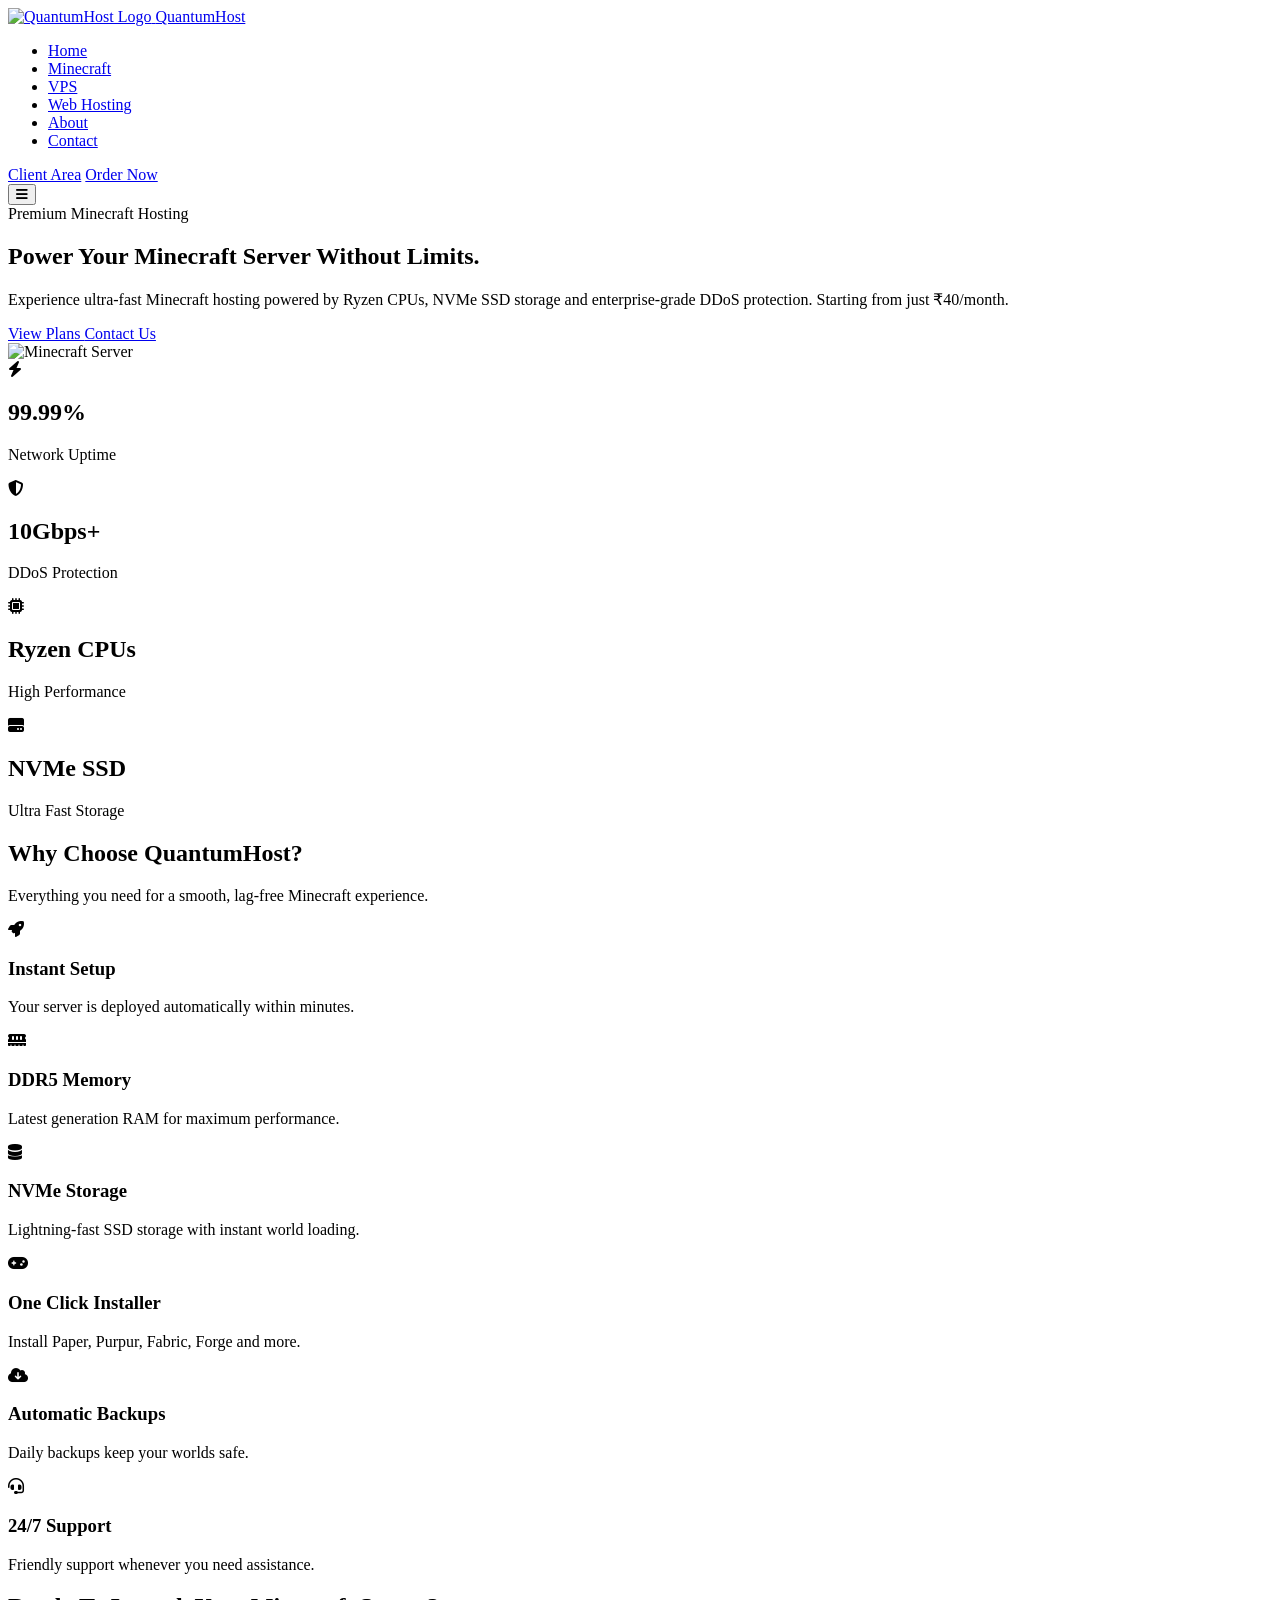
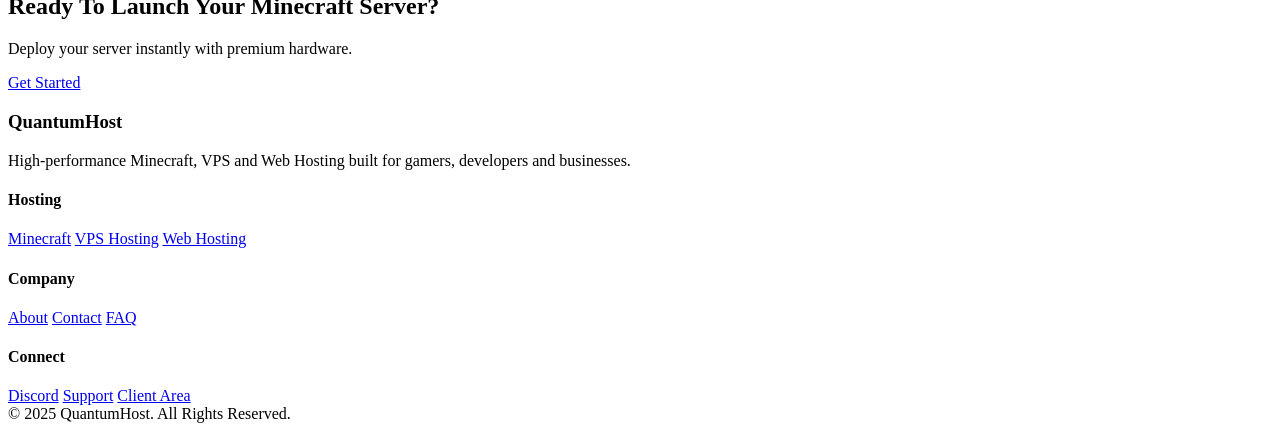
==== index.html @ cfe8cbe9 "Create index.html" ====
<!DOCTYPE html>
<html lang="en">
<head>

    <meta charset="UTF-8">
    <meta name="viewport" content="width=device-width, initial-scale=1.0">

    <title>QuantumHost | Premium Minecraft Server Hosting</title>

    <meta name="description" content="Affordable and high-performance Minecraft, VPS and Web Hosting powered by Ryzen CPUs and NVMe SSD.">

    <link rel="icon" href="assets/images/logo.png">

    <!-- Google Font -->
    <link rel="preconnect" href="https://fonts.googleapis.com">
    <link rel="preconnect" href="https://fonts.gstatic.com" crossorigin>

    <link href="https://fonts.googleapis.com/css2?family=Inter:wght@400;500;600;700;800&display=swap" rel="stylesheet">

    <!-- Font Awesome -->
    <link rel="stylesheet"
    href="https://cdnjs.cloudflare.com/ajax/libs/font-awesome/6.5.1/css/all.min.css">

    <!-- CSS -->
    <link rel="stylesheet" href="assets/css/style.css">

</head>

<body>

<!-- ===========================
     HEADER
============================ -->

<header>

    <div class="container">

        <nav class="navbar">

            <a href="/" class="logo">

                <img src="assets/images/logo.png" alt="QuantumHost Logo">

                <span>QuantumHost</span>

            </a>

            <ul class="nav-links">

                <li><a href="/">Home</a></li>

                <li><a href="/minecraft/">Minecraft</a></li>

                <li><a href="/vps/">VPS</a></li>

                <li><a href="/web-hosting/">Web Hosting</a></li>

                <li><a href="/about/">About</a></li>

                <li><a href="/contact/">Contact</a></li>

            </ul>

            <div class="nav-buttons">

                <a href="#" class="login-btn">Client Area</a>

                <a href="#" class="primary-btn">Order Now</a>

            </div>

            <button class="mobile-menu">

                <i class="fas fa-bars"></i>

            </button>

        </nav>

    </div>

</header>

<!-- ===========================
     HERO SECTION
============================ -->

<section class="hero">

    <div class="container hero-content">

        <div class="hero-text">

            <span class="badge">
                Premium Minecraft Hosting
            </span>

            <h1>

                Power Your Minecraft
                Server Without Limits.

            </h1>

            <p>

                Experience ultra-fast Minecraft hosting powered by Ryzen CPUs,
                NVMe SSD storage and enterprise-grade DDoS protection.
                Starting from just ₹40/month.

            </p>

            <div class="hero-buttons">

                <a href="/minecraft/" class="primary-btn">

                    View Plans

                </a>

                <a href="/contact/" class="secondary-btn">

                    Contact Us

                </a>

            </div>

        </div>

        <div class="hero-image">

            <img src="assets/images/hero-server.png" alt="Minecraft Server">

        </div>

    </div>

</section>

<!-- ===========================
     STATS
============================ -->

<section class="stats">

    <div class="container stats-grid">

        <div class="stat-card">

            <i class="fas fa-bolt"></i>

            <h2>99.99%</h2>

            <p>Network Uptime</p>

        </div>

        <div class="stat-card">

            <i class="fas fa-shield-halved"></i>

            <h2>10Gbps+</h2>

            <p>DDoS Protection</p>

        </div>

        <div class="stat-card">

            <i class="fas fa-microchip"></i>

            <h2>Ryzen CPUs</h2>

            <p>High Performance</p>

        </div>

        <div class="stat-card">

            <i class="fas fa-hard-drive"></i>

            <h2>NVMe SSD</h2>

            <p>Ultra Fast Storage</p>

        </div>

    </div>

</section>

<!-- ===========================
     WHY CHOOSE US
============================ -->

<section class="features">

    <div class="container">

        <div class="section-title">

            <h2>

                Why Choose QuantumHost?

            </h2>

            <p>

                Everything you need for a smooth,
                lag-free Minecraft experience.

            </p>

        </div>

        <div class="feature-grid">

            <div class="feature-card">

                <i class="fas fa-rocket"></i>

                <h3>Instant Setup</h3>

                <p>
                    Your server is deployed automatically
                    within minutes.
                </p>

            </div>

            <div class="feature-card">

                <i class="fas fa-memory"></i>

                <h3>DDR5 Memory</h3>

                <p>
                    Latest generation RAM for maximum
                    performance.
                </p>

            </div>

            <div class="feature-card">

                <i class="fas fa-database"></i>

                <h3>NVMe Storage</h3>

                <p>

                    Lightning-fast SSD storage
                    with instant world loading.

                </p>

            </div>

            <div class="feature-card">

                <i class="fas fa-gamepad"></i>

                <h3>One Click Installer</h3>

                <p>

                    Install Paper, Purpur,
                    Fabric, Forge and more.

                </p>

            </div>

            <div class="feature-card">

                <i class="fas fa-cloud-arrow-down"></i>

                <h3>Automatic Backups</h3>

                <p>

                    Daily backups keep
                    your worlds safe.

                </p>

            </div>

            <div class="feature-card">

                <i class="fas fa-headset"></i>

                <h3>24/7 Support</h3>

                <p>

                    Friendly support whenever
                    you need assistance.

                </p>

            </div>

        </div>

    </div>

</section>

<!-- ===========================
     CTA
============================ -->

<section class="cta">

    <div class="container">

        <h2>

            Ready To Launch Your Minecraft Server?

        </h2>

        <p>

            Deploy your server instantly with premium hardware.

        </p>

        <a href="/minecraft/" class="primary-btn">

            Get Started

        </a>

    </div>

</section>

<!-- ===========================
     FOOTER
============================ -->

<footer>

    <div class="container footer-grid">

        <div>

            <h3>QuantumHost</h3>

            <p>

                High-performance Minecraft,
                VPS and Web Hosting built for gamers,
                developers and businesses.

            </p>

        </div>

        <div>

            <h4>Hosting</h4>

            <a href="/minecraft/">Minecraft</a>

            <a href="/vps/">VPS Hosting</a>

            <a href="/web-hosting/">Web Hosting</a>

        </div>

        <div>

            <h4>Company</h4>

            <a href="/about/">About</a>

            <a href="/contact/">Contact</a>

            <a href="/faq/">FAQ</a>

        </div>

        <div>

            <h4>Connect</h4>

            <a href="#">Discord</a>

            <a href="#">Support</a>

            <a href="#">Client Area</a>

        </div>

    </div>

    <div class="copyright">

        © 2025 QuantumHost. All Rights Reserved.

    </div>

</footer>

<script src="assets/js/main.js"></script>

</body>
  </html>
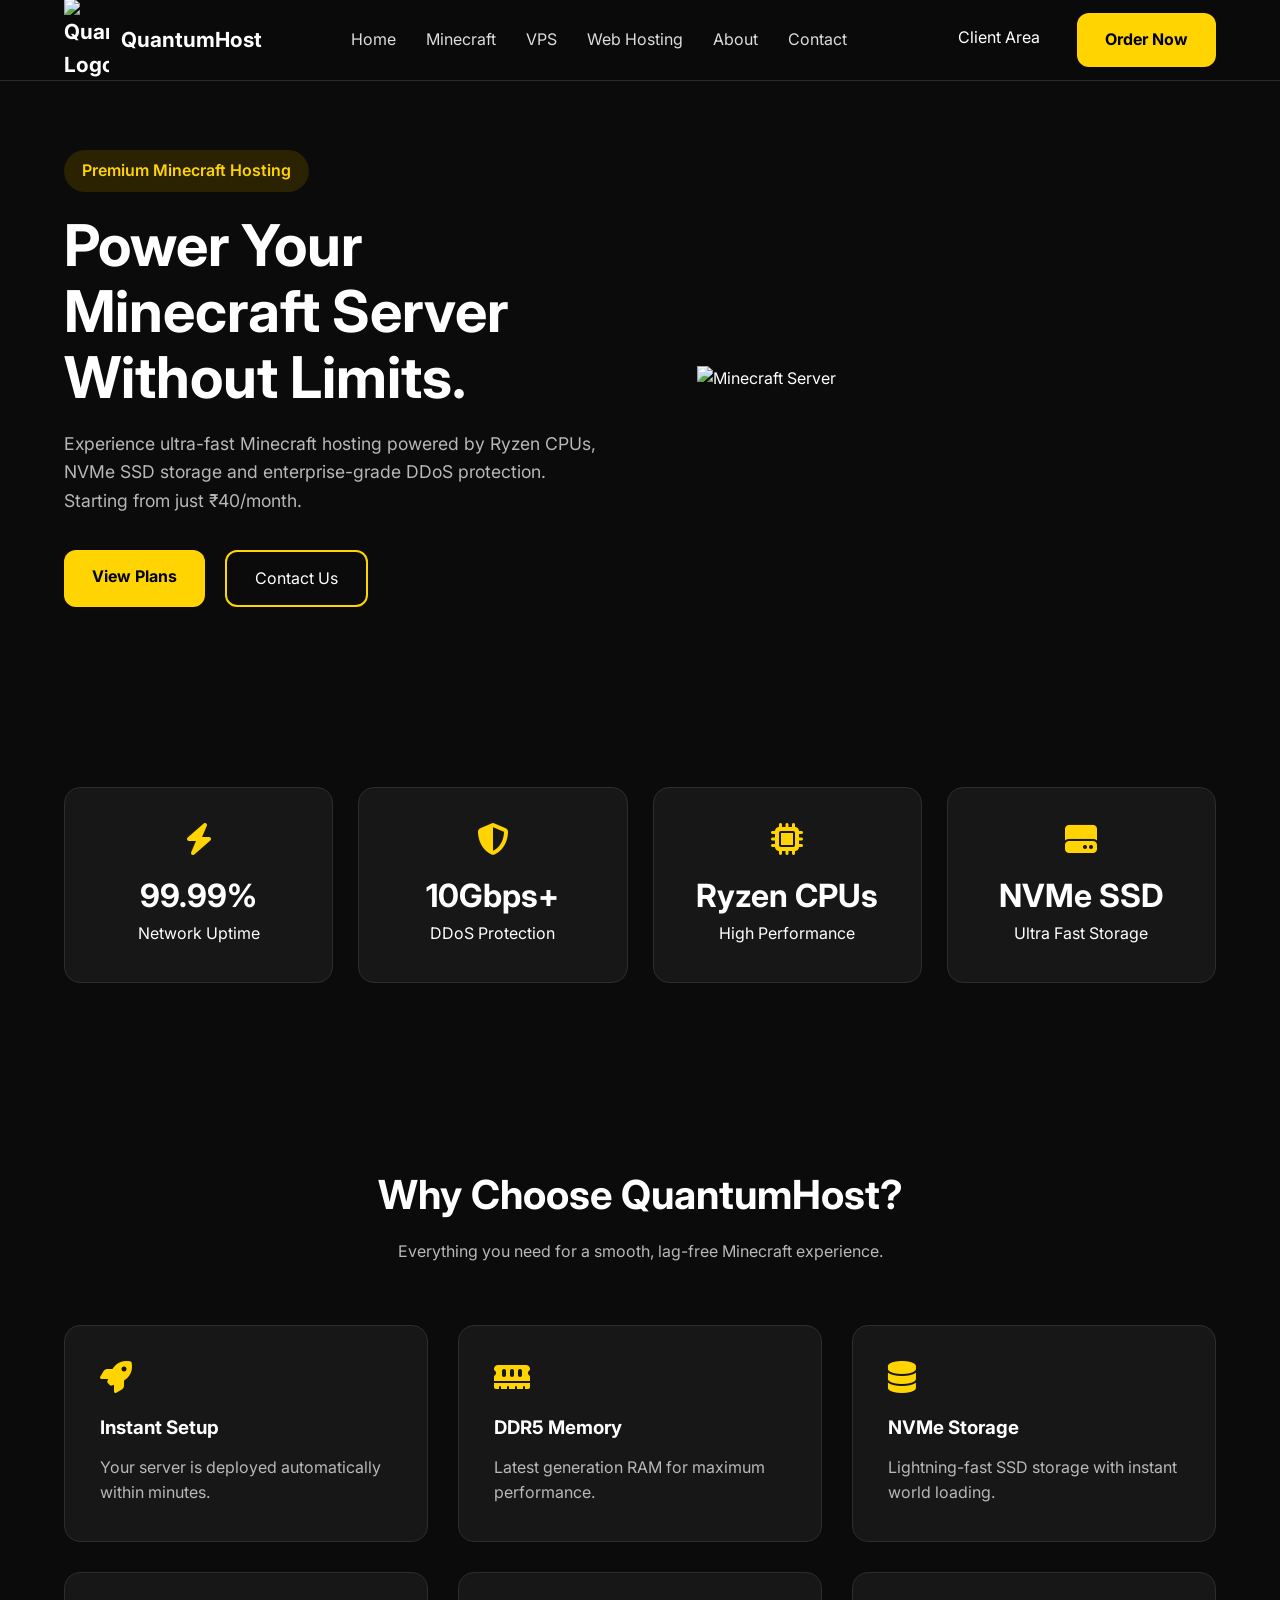
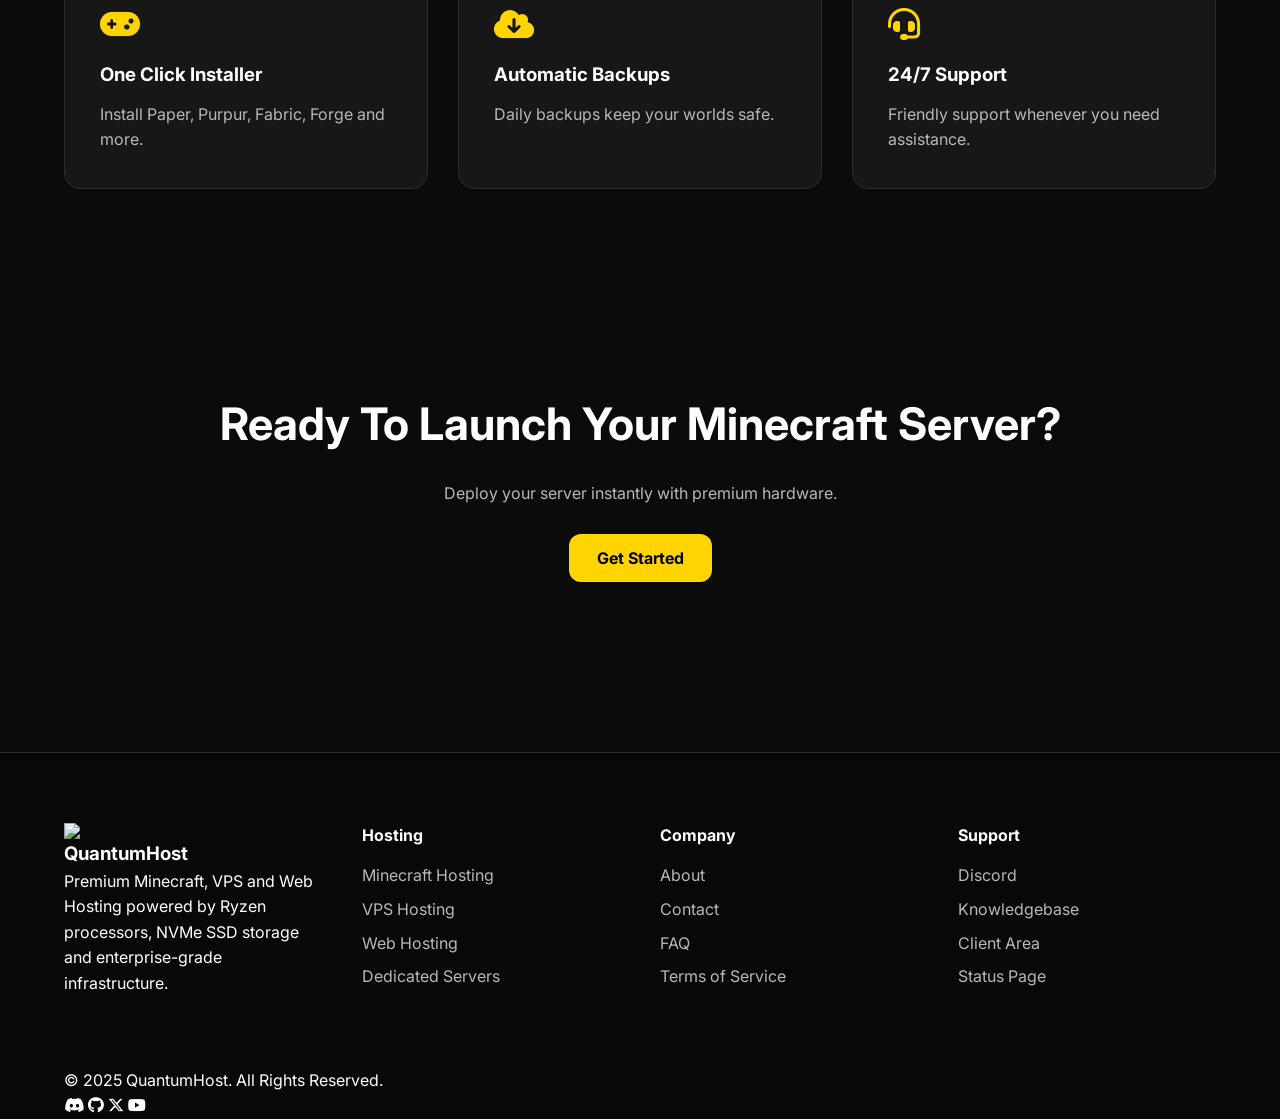
==== commit 7498f82c: "Update index.html" ====
--- a/index.html
+++ b/index.html
@@ -344,71 +344,88 @@
      FOOTER
 ============================ -->
 
-<footer>
-
-    <div class="container footer-grid">
-
-        <div>
-
-            <h3>QuantumHost</h3>
-
-            <p>
-
-                High-performance Minecraft,
-                VPS and Web Hosting built for gamers,
-                developers and businesses.
-
-            </p>
-
-        </div>
-
-        <div>
-
-            <h4>Hosting</h4>
-
-            <a href="/minecraft/">Minecraft</a>
-
-            <a href="/vps/">VPS Hosting</a>
-
-            <a href="/web-hosting/">Web Hosting</a>
-
-        </div>
-
-        <div>
-
-            <h4>Company</h4>
-
-            <a href="/about/">About</a>
-
-            <a href="/contact/">Contact</a>
-
-            <a href="/faq/">FAQ</a>
-
-        </div>
-
-        <div>
-
-            <h4>Connect</h4>
-
-            <a href="#">Discord</a>
-
-            <a href="#">Support</a>
-
-            <a href="#">Client Area</a>
-
-        </div>
-
-    </div>
-
-    <div class="copyright">
-
-        © 2025 QuantumHost. All Rights Reserved.
+<!-- ===========================
+     PREMIUM FOOTER
+============================ -->
+
+<footer class="footer">
+
+    <div class="container">
+
+        <div class="footer-grid">
+
+            <div>
+
+                <img src="assets/images/logo.png" class="footer-logo">
+
+                <h3>QuantumHost</h3>
+
+                <p>
+
+                    Premium Minecraft, VPS and Web Hosting powered by Ryzen processors,
+                    NVMe SSD storage and enterprise-grade infrastructure.
+
+                </p>
+
+            </div>
+
+            <div>
+
+                <h4>Hosting</h4>
+
+                <a href="/minecraft/">Minecraft Hosting</a>
+                <a href="/vps/">VPS Hosting</a>
+                <a href="/web-hosting/">Web Hosting</a>
+                <a href="#">Dedicated Servers</a>
+
+            </div>
+
+            <div>
+
+                <h4>Company</h4>
+
+                <a href="/about/">About</a>
+                <a href="/contact/">Contact</a>
+                <a href="/faq/">FAQ</a>
+                <a href="#">Terms of Service</a>
+
+            </div>
+
+            <div>
+
+                <h4>Support</h4>
+
+                <a href="#">Discord</a>
+                <a href="#">Knowledgebase</a>
+                <a href="#">Client Area</a>
+                <a href="#">Status Page</a>
+
+            </div>
+
+        </div>
+
+        <div class="footer-bottom">
+
+            <div>
+
+                © 2025 QuantumHost. All Rights Reserved.
+
+            </div>
+
+            <div class="socials">
+
+                <a href="#"><i class="fab fa-discord"></i></a>
+
+                <a href="#"><i class="fab fa-github"></i></a>
+
+                <a href="#"><i class="fab fa-x-twitter"></i></a>
+
+                <a href="#"><i class="fab fa-youtube"></i></a>
+
+            </div>
+
+        </div>
 
     </div>
 
 </footer>
-
-<script src="assets/js/main.js"></script>
-
-</body>
-  </html>
--- a/assets/css/style.css
+++ b/assets/css/style.css
@@ -0,0 +1,914 @@
+/* ==========================================================
+   QuantumHost - Main Stylesheet
+========================================================== */
+
+/* Google Font */
+@import url('https://fonts.googleapis.com/css2?family=Inter:wght@400;500;600;700;800&display=swap');
+
+:root{
+
+    --primary:#FFD400;
+    --primary-dark:#f3b600;
+
+    --bg:#0b0b0b;
+    --card:#171717;
+    --card2:#1d1d1d;
+
+    --text:#ffffff;
+    --muted:#b8b8b8;
+
+    --border:#2d2d2d;
+
+    --radius:16px;
+
+    --shadow:0 10px 30px rgba(0,0,0,.35);
+
+}
+
+*{
+    margin:0;
+    padding:0;
+    box-sizing:border-box;
+}
+
+html{
+    scroll-behavior:smooth;
+}
+
+body{
+
+    background:var(--bg);
+
+    color:var(--text);
+
+    font-family:'Inter',sans-serif;
+
+    line-height:1.6;
+
+}
+
+a{
+    text-decoration:none;
+    color:inherit;
+}
+
+img{
+    max-width:100%;
+    display:block;
+}
+
+.container{
+
+    width:min(1200px,90%);
+    margin:auto;
+
+}
+
+/* ===========================
+        HEADER
+=========================== */
+
+header{
+
+    position:fixed;
+
+    top:0;
+
+    width:100%;
+
+    background:rgba(11,11,11,.85);
+
+    backdrop-filter:blur(12px);
+
+    border-bottom:1px solid var(--border);
+
+    z-index:999;
+
+}
+
+.navbar{
+
+    display:flex;
+
+    justify-content:space-between;
+
+    align-items:center;
+
+    height:80px;
+
+}
+
+.logo{
+
+    display:flex;
+
+    align-items:center;
+
+    gap:12px;
+
+    font-size:1.3rem;
+
+    font-weight:700;
+
+}
+
+.logo img{
+
+    width:45px;
+
+}
+
+.nav-links{
+
+    display:flex;
+
+    gap:30px;
+
+    list-style:none;
+
+}
+
+.nav-links a{
+
+    color:#ddd;
+
+    transition:.3s;
+
+}
+
+.nav-links a:hover{
+
+    color:var(--primary);
+
+}
+
+.nav-buttons{
+
+    display:flex;
+
+    gap:15px;
+
+}
+
+.mobile-menu{
+
+    display:none;
+
+    background:none;
+
+    color:white;
+
+    border:none;
+
+    font-size:1.5rem;
+
+    cursor:pointer;
+
+}
+
+/* ===========================
+        BUTTONS
+=========================== */
+
+.primary-btn{
+
+    background:var(--primary);
+
+    color:#000;
+
+    padding:14px 28px;
+
+    border-radius:12px;
+
+    font-weight:700;
+
+    transition:.3s;
+
+}
+
+.primary-btn:hover{
+
+    background:var(--primary-dark);
+
+    transform:translateY(-3px);
+
+}
+
+.secondary-btn{
+
+    border:2px solid var(--primary);
+
+    color:white;
+
+    padding:14px 28px;
+
+    border-radius:12px;
+
+    transition:.3s;
+
+}
+
+.secondary-btn:hover{
+
+    background:var(--primary);
+
+    color:black;
+
+}
+
+.login-btn{
+
+    color:white;
+
+    padding:12px 22px;
+
+}
+
+/* ===========================
+        HERO
+=========================== */
+
+.hero{
+
+    padding-top:150px;
+
+    padding-bottom:100px;
+
+}
+
+.hero-content{
+
+    display:grid;
+
+    grid-template-columns:repeat(2,1fr);
+
+    align-items:center;
+
+    gap:60px;
+
+}
+
+.badge{
+
+    display:inline-block;
+
+    background:#2a2200;
+
+    color:var(--primary);
+
+    padding:8px 18px;
+
+    border-radius:50px;
+
+    margin-bottom:20px;
+
+    font-weight:600;
+
+}
+
+.hero h1{
+
+    font-size:3.6rem;
+
+    line-height:1.15;
+
+    margin-bottom:20px;
+
+}
+
+.hero p{
+
+    color:var(--muted);
+
+    font-size:1.1rem;
+
+    margin-bottom:35px;
+
+}
+
+.hero-buttons{
+
+    display:flex;
+
+    gap:20px;
+
+}
+
+.hero-image{
+
+    display:flex;
+
+    justify-content:center;
+
+}
+
+.hero-image img{
+
+    width:90%;
+
+    animation:float 4s ease-in-out infinite;
+
+}
+
+/* ===========================
+        STATS
+=========================== */
+
+.stats{
+
+    padding:80px 0;
+
+}
+
+.stats-grid{
+
+    display:grid;
+
+    grid-template-columns:repeat(4,1fr);
+
+    gap:25px;
+
+}
+
+.stat-card{
+
+    background:var(--card);
+
+    border:1px solid var(--border);
+
+    border-radius:var(--radius);
+
+    text-align:center;
+
+    padding:35px;
+
+    transition:.3s;
+
+}
+
+.stat-card:hover{
+
+    transform:translateY(-8px);
+
+    border-color:var(--primary);
+
+}
+
+.stat-card i{
+
+    font-size:2rem;
+
+    color:var(--primary);
+
+    margin-bottom:15px;
+
+}
+
+.stat-card h2{
+
+    font-size:2rem;
+
+}
+
+/* ===========================
+        FEATURES
+=========================== */
+
+.features{
+
+    padding:100px 0;
+
+}
+
+.section-title{
+
+    text-align:center;
+
+    margin-bottom:60px;
+
+}
+
+.section-title h2{
+
+    font-size:2.5rem;
+
+}
+
+.section-title p{
+
+    color:var(--muted);
+
+    margin-top:12px;
+
+}
+
+.feature-grid{
+
+    display:grid;
+
+    grid-template-columns:repeat(3,1fr);
+
+    gap:30px;
+
+}
+
+.feature-card{
+
+    background:var(--card);
+
+    border-radius:var(--radius);
+
+    padding:35px;
+
+    border:1px solid var(--border);
+
+    transition:.3s;
+
+}
+
+.feature-card:hover{
+
+    border-color:var(--primary);
+
+    transform:translateY(-8px);
+
+}
+
+.feature-card i{
+
+    color:var(--primary);
+
+    font-size:2rem;
+
+    margin-bottom:20px;
+
+}
+
+.feature-card h3{
+
+    margin-bottom:12px;
+
+}
+
+.feature-card p{
+
+    color:var(--muted);
+
+}
+
+/* ===========================
+        CTA
+=========================== */
+
+.cta{
+
+    padding:100px 0;
+
+    text-align:center;
+
+}
+
+.cta h2{
+
+    font-size:2.8rem;
+
+}
+
+.cta p{
+
+    color:var(--muted);
+
+    margin:20px 0 40px;
+
+}
+
+/* ===========================
+        FOOTER
+=========================== */
+
+footer{
+
+    background:#080808;
+
+    border-top:1px solid var(--border);
+
+    margin-top:80px;
+
+}
+
+.footer-grid{
+
+    display:grid;
+
+    grid-template-columns:repeat(4,1fr);
+
+    gap:40px;
+
+    padding:70px 0;
+
+}
+
+.footer-grid h4{
+
+    margin-bottom:15px;
+
+}
+
+.footer-grid a{
+
+    display:block;
+
+    color:var(--muted);
+
+    margin:8px 0;
+
+    transition:.3s;
+
+}
+
+.footer-grid a:hover{
+
+    color:var(--primary);
+
+}
+
+.copyright{
+
+    text-align:center;
+
+    color:#888;
+
+    padding:25px;
+
+    border-top:1px solid var(--border);
+
+}
+
+/* ===========================
+        ANIMATION
+=========================== */
+
+@keyframes float{
+
+    0%{transform:translateY(0);}
+    50%{transform:translateY(-18px);}
+    100%{transform:translateY(0);}
+
+}
+
+/* ===========================
+        RESPONSIVE
+=========================== */
+
+@media(max-width:992px){
+
+.hero-content,
+.stats-grid,
+.feature-grid,
+.footer-grid{
+
+grid-template-columns:1fr;
+
+}
+
+.hero{
+
+text-align:center;
+
+}
+
+.hero-buttons{
+
+justify-content:center;
+
+}
+
+.nav-links,
+.nav-buttons{
+
+display:none;
+
+}
+
+.mobile-menu{
+
+display:block;
+
+}
+
+.hero h1{
+
+font-size:2.6rem;
+
+}
+
+}
+/* ====================================
+        TESTIMONIALS
+==================================== */
+
+.testimonials{
+
+padding:120px 0;
+
+}
+
+.testimonial-grid{
+
+display:grid;
+
+grid-template-columns:repeat(auto-fit,minmax(300px,1fr));
+
+gap:30px;
+
+margin-top:50px;
+
+}
+
+.testimonial-card{
+
+background:#171717;
+
+padding:35px;
+
+border-radius:18px;
+
+border:1px solid #2d2d2d;
+
+transition:.3s;
+
+}
+
+.testimonial-card:hover{
+
+transform:translateY(-8px);
+
+border-color:#FFD400;
+
+}
+
+.stars{
+
+font-size:20px;
+
+margin-bottom:15px;
+
+}
+
+.testimonial-card p{
+
+color:#d0d0d0;
+
+margin-bottom:20px;
+
+font-style:italic;
+
+}
+
+.testimonial-card h4{
+
+color:#FFD400;
+
+}
+
+/* ====================================
+            FAQ
+==================================== */
+
+.faq{
+
+padding:120px 0;
+
+}
+
+.faq-box{
+
+max-width:900px;
+
+margin:auto;
+
+}
+
+.faq-box details{
+
+background:#171717;
+
+border:1px solid #2d2d2d;
+
+padding:20px;
+
+margin-bottom:20px;
+
+border-radius:15px;
+
+transition:.3s;
+
+}
+
+.faq-box details:hover{
+
+border-color:#FFD400;
+
+}
+
+.faq-box summary{
+
+cursor:pointer;
+
+font-size:18px;
+
+font-weight:600;
+
+list-style:none;
+
+}
+
+.faq-box summary::-webkit-details-marker{
+
+display:none;
+/* ===========================
+        STATUS
+=========================== */
+
+.status-section{
+
+padding:120px 0;
+
+}
+
+.status-grid{
+
+display:grid;
+
+grid-template-columns:repeat(auto-fit,minmax(250px,1fr));
+
+gap:30px;
+
+margin-top:50px;
+
+}
+
+.status-card{
+
+background:#171717;
+
+padding:35px;
+
+border-radius:18px;
+
+border:1px solid #2d2d2d;
+
+text-align:center;
+
+transition:.3s;
+
+}
+
+.status-card:hover{
+
+transform:translateY(-8px);
+
+border-color:#FFD400;
+
+}
+
+.status-online{
+
+width:15px;
+
+height:15px;
+
+background:#32ff7e;
+
+border-radius:50%;
+
+margin:0 auto 20px;
+
+box-shadow:0 0 15px #32ff7e;
+
+}
+
+/* ===========================
+        DISCORD
+=========================== */
+
+.discord{
+
+padding:100px 0;
+
+}
+
+.discord-box{
+
+background:linear-gradient(135deg,#1a1a1a,#242424);
+
+padding:60px;
+
+border-radius:20px;
+
+text-align:center;
+
+border:1px solid #2d2d2d;
+
+}
+
+.discord-box i{
+
+font-size:70px;
+
+color:#5865F2;
+
+margin-bottom:20px;
+
+}
+
+.discord-box p{
+
+color:#cfcfcf;
+
+margin:20px auto;
+
+max-width:700px;
+
+}
+
+/* ===========================
+        NEWSLETTER
+=========================== */
+
+.newsletter{
+
+padding:100px 0;
+
+}
+
+.newsletter-box{
+
+background:#171717;
+
+padding:50px;
+
+border-radius:20px;
+
+text-align:center;
+
+border:1px solid #2d2d2d;
+
+}
+
+.newsletter-box p{
+
+margin:15px 0 30px;
+
+color:#bdbdbd;
+
+}
+
+.newsletter form{
+
+display:flex;
+
+justify-content:center;
+
+gap:15px;
+
+flex-wrap:wrap;
+
+}
+
+.newsletter input{
+
+width:350px;
+
+padding:15px;
+
+border:none;
+
+outline:none;
+
+background:#0d0d0d;
+
+border:1px solid #333;
+
+border-radius:12px;
+
+color:white;
+
+}
+
+.newsletter input:focus{
+
+border-color:#FFD400;
+
+}
+}
+
+.faq-box p{
+
+margin-top:15px;
+
+color:#bdbdbd;
+
+line-height:1.8;
+
+}
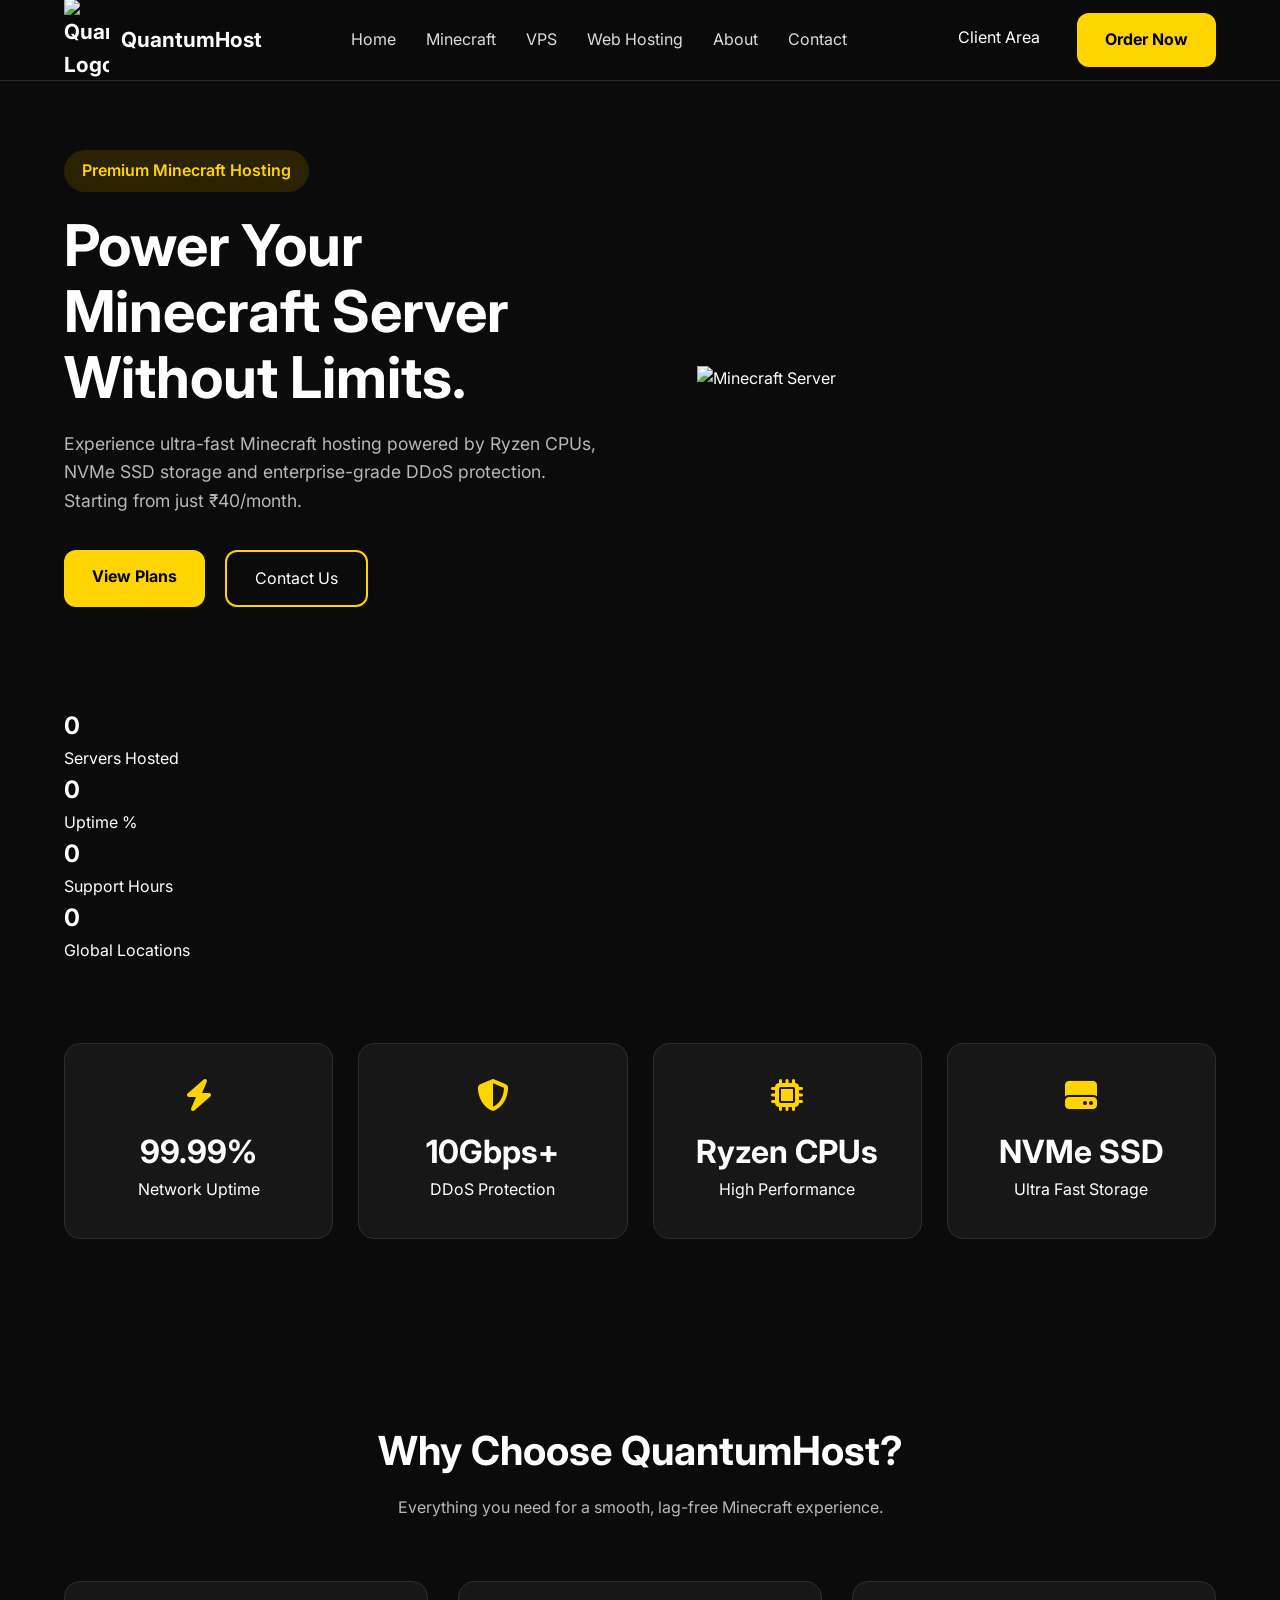
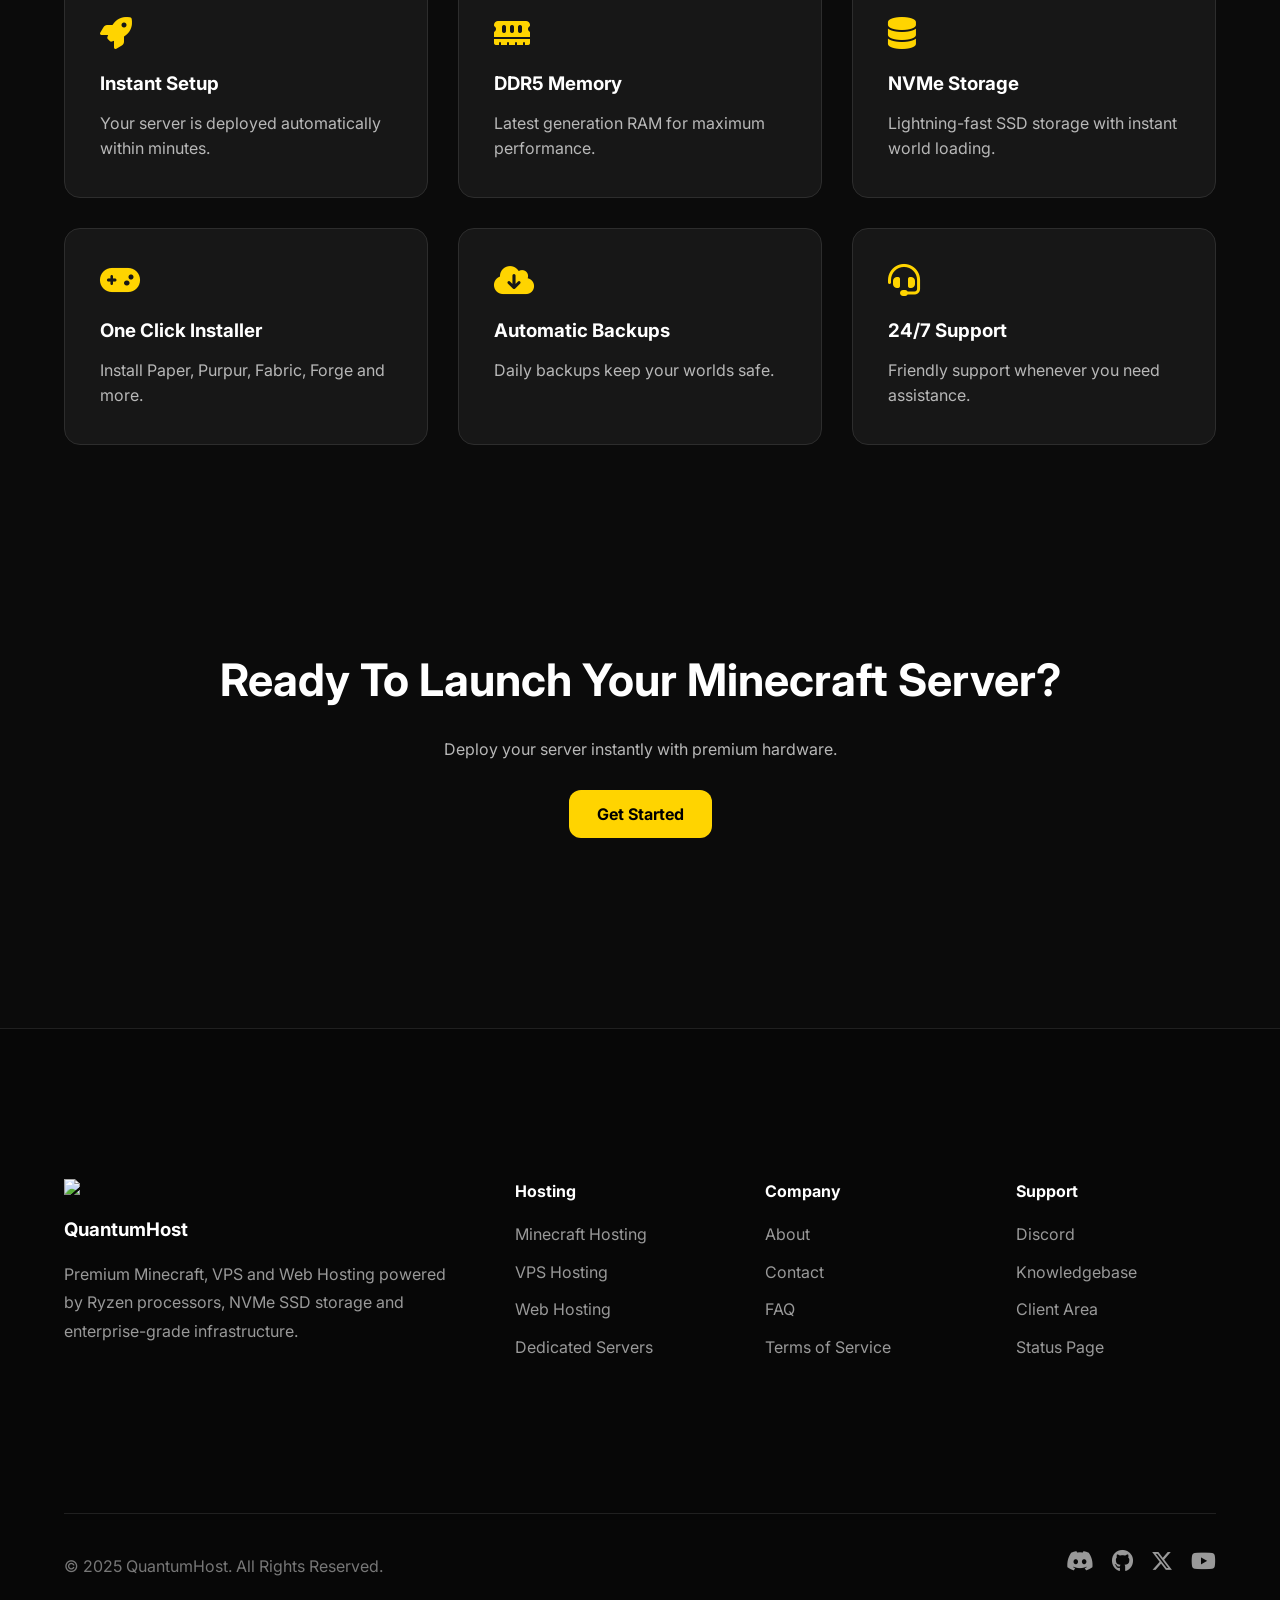
==== commit 4f9ad156: "Update index.html" ====
--- a/index.html
+++ b/index.html
@@ -138,7 +138,54 @@
     </div>
 
 </section>
-
+<!-- ===========================
+     COMPANY STATS
+============================ -->
+
+<section class="company-stats">
+
+    <div class="container">
+
+        <div class="company-grid">
+
+            <div class="company-card">
+
+                <h2 class="counter" data-target="1000">0</h2>
+
+                <p>Servers Hosted</p>
+
+            </div>
+
+            <div class="company-card">
+
+                <h2 class="counter" data-target="99">0</h2>
+
+                <p>Uptime %</p>
+
+            </div>
+
+            <div class="company-card">
+
+                <h2 class="counter" data-target="24">0</h2>
+
+                <p>Support Hours</p>
+
+            </div>
+
+            <div class="company-card">
+
+                <h2 class="counter" data-target="10">0</h2>
+
+                <p>Global Locations</p>
+
+            </div>
+
+        </div>
+
+    </div>
+
+</section>
+    
 <!-- ===========================
      STATS
 ============================ -->
--- a/assets/css/style.css
+++ b/assets/css/style.css
@@ -912,3 +912,138 @@
 line-height:1.8;
 
 }
+/* ==========================================
+                PREMIUM FOOTER
+========================================== */
+
+.footer{
+
+background:#070707;
+
+border-top:1px solid #202020;
+
+padding-top:80px;
+
+margin-top:100px;
+
+}
+
+.footer-logo{
+
+width:60px;
+
+margin-bottom:20px;
+
+}
+
+.footer-grid{
+
+display:grid;
+
+grid-template-columns:2fr 1fr 1fr 1fr;
+
+gap:50px;
+
+}
+
+.footer h3{
+
+margin-bottom:15px;
+
+}
+
+.footer p{
+
+color:#999;
+
+line-height:1.8;
+
+}
+
+.footer h4{
+
+margin-bottom:18px;
+
+}
+
+.footer a{
+
+display:block;
+
+color:#999;
+
+margin-bottom:12px;
+
+transition:.3s;
+
+}
+
+.footer a:hover{
+
+color:#FFD400;
+
+padding-left:8px;
+
+}
+
+.footer-bottom{
+
+display:flex;
+
+justify-content:space-between;
+
+align-items:center;
+
+margin-top:70px;
+
+padding:30px 0;
+
+border-top:1px solid #202020;
+
+color:#777;
+
+flex-wrap:wrap;
+
+}
+
+.socials{
+
+display:flex;
+
+gap:18px;
+
+}
+
+.socials a{
+
+font-size:22px;
+
+transition:.3s;
+
+}
+
+.socials a:hover{
+
+transform:translateY(-5px);
+
+color:#FFD400;
+
+}
+
+@media(max-width:900px){
+
+.footer-grid{
+
+grid-template-columns:1fr;
+
+}
+
+.footer-bottom{
+
+flex-direction:column;
+
+gap:20px;
+
+}
+
+}
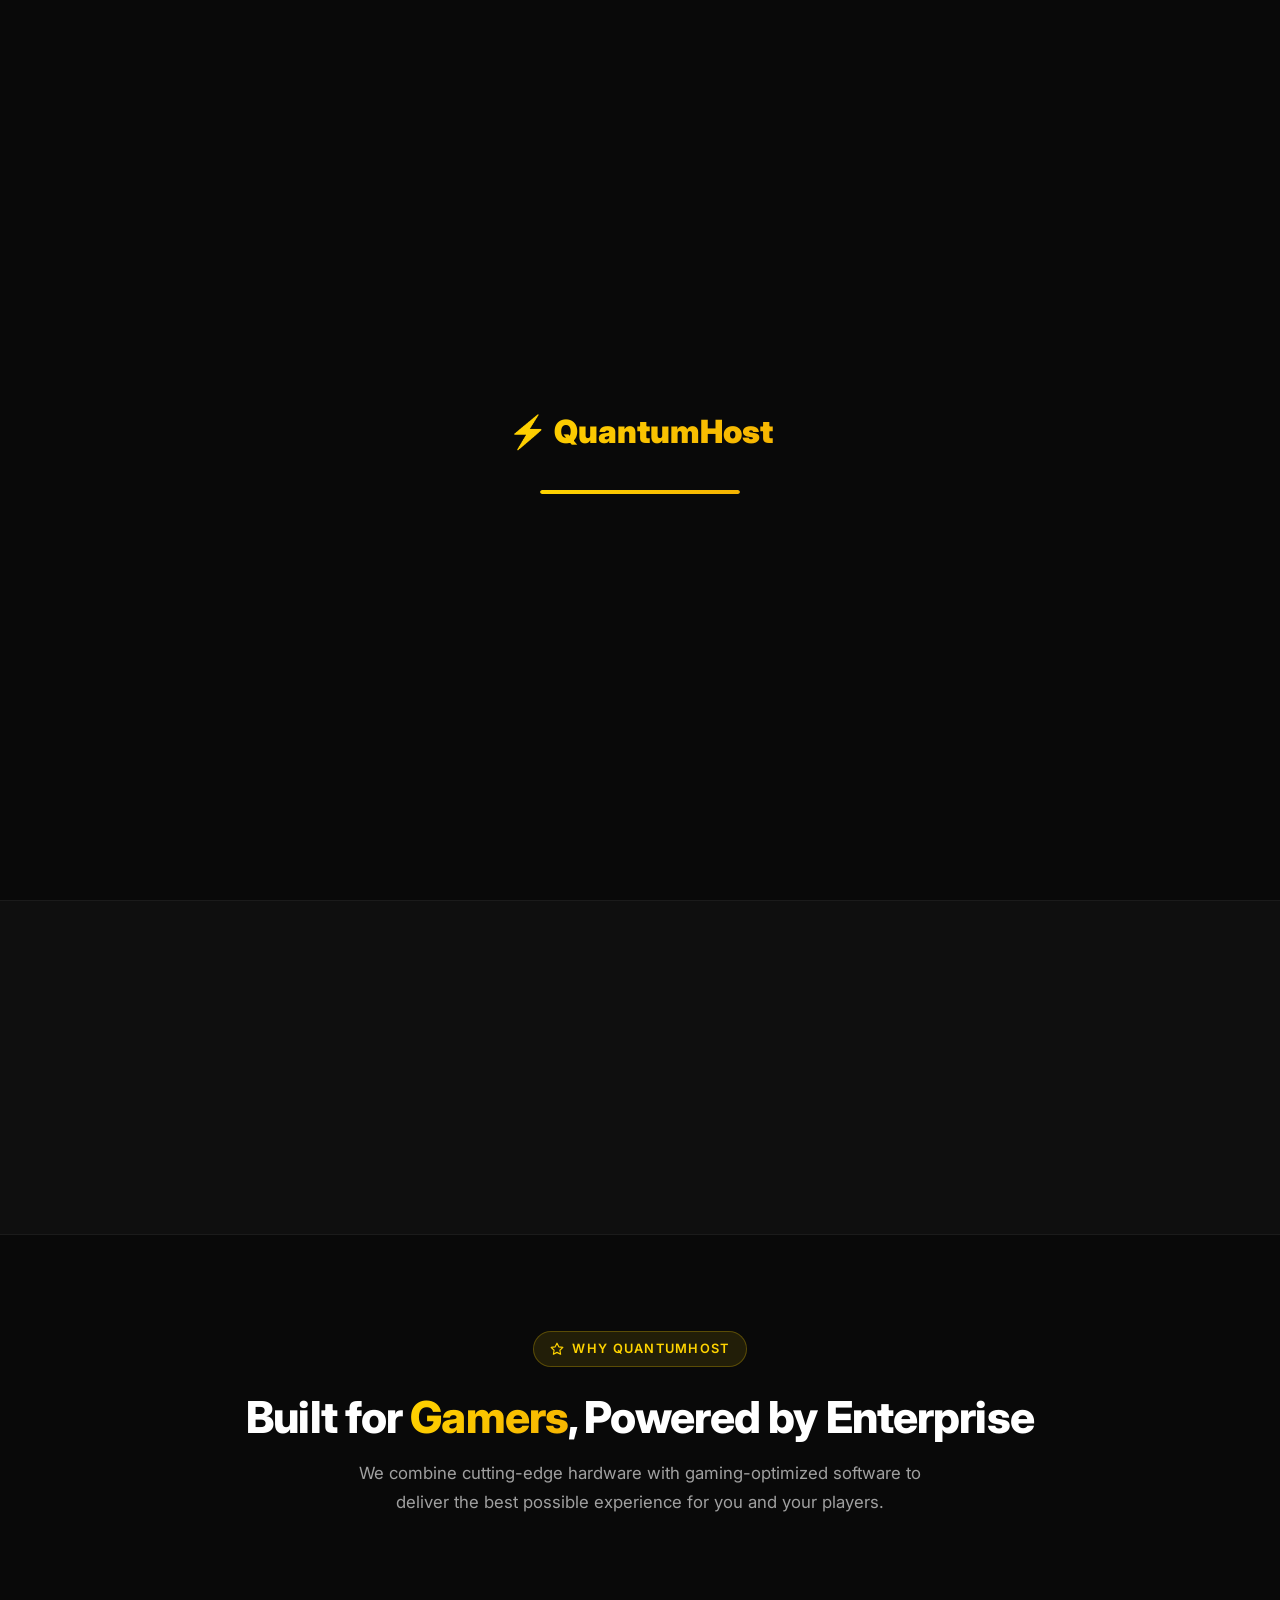
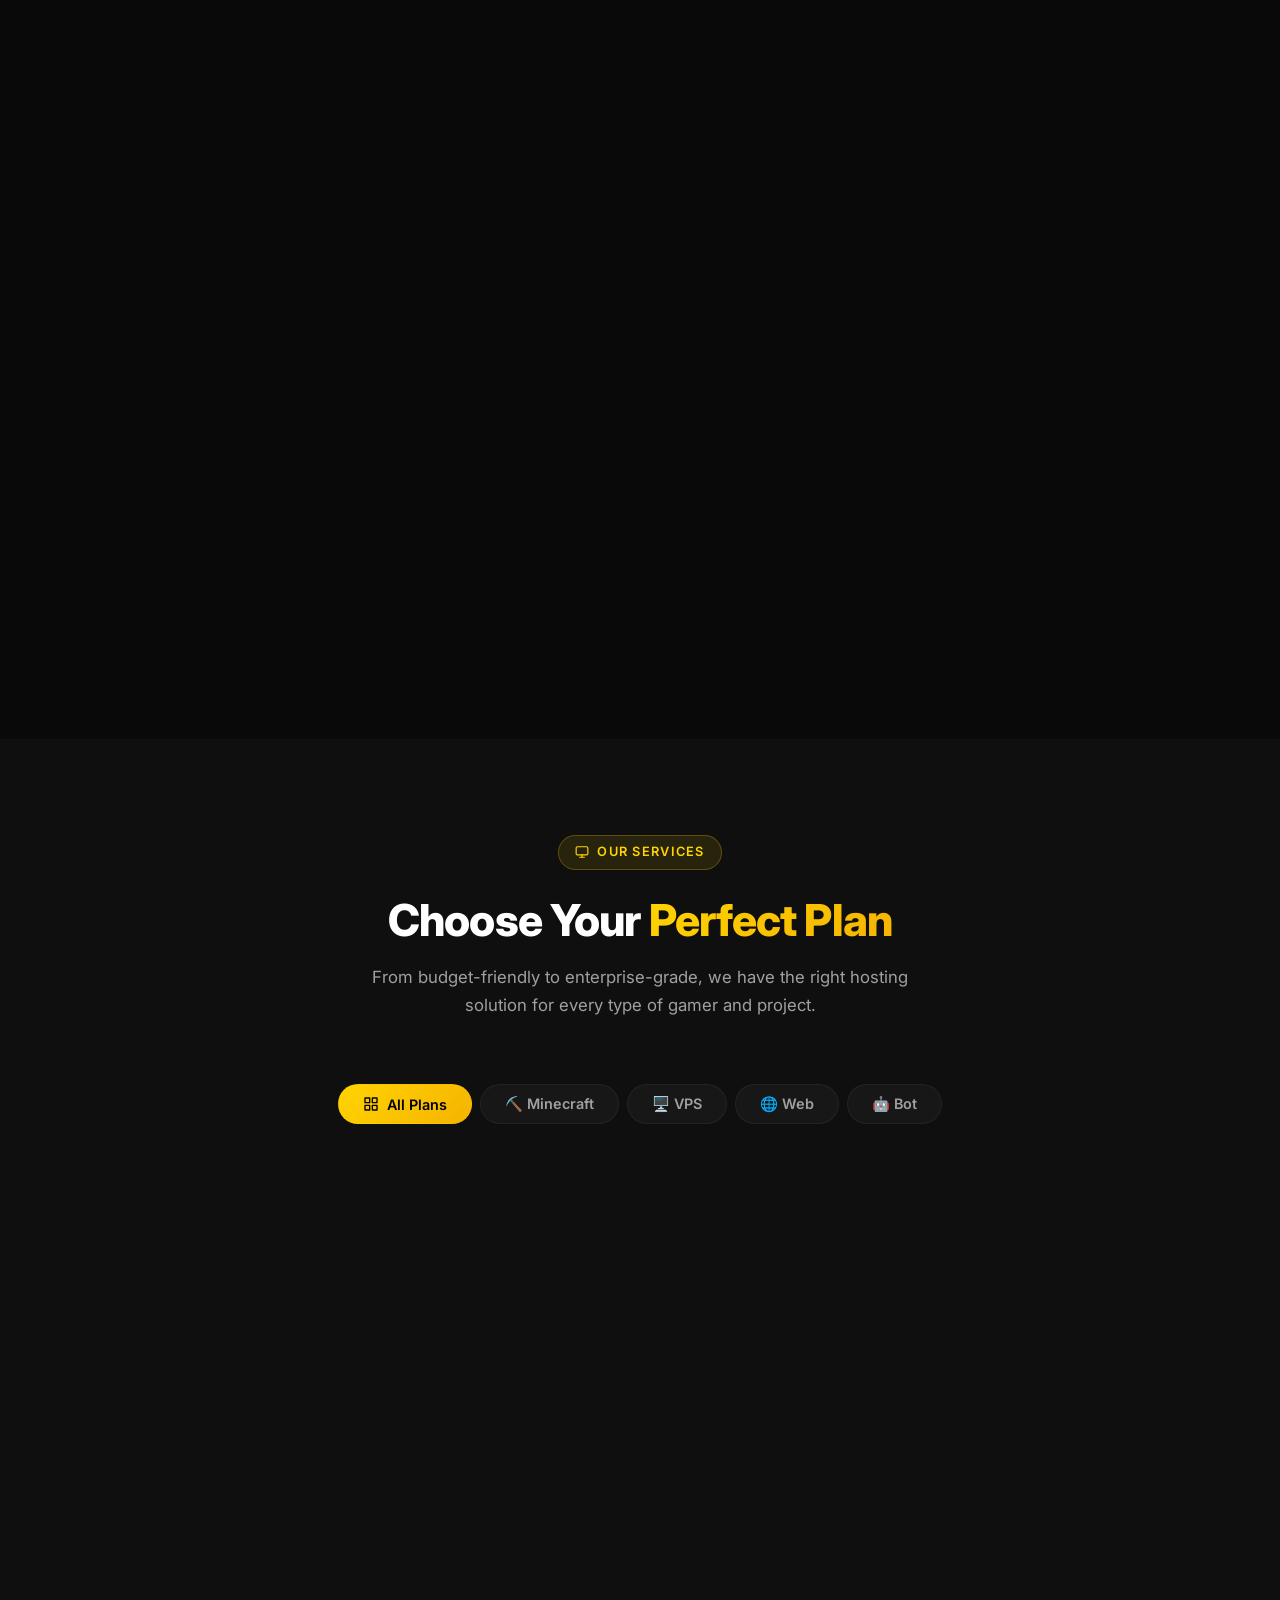
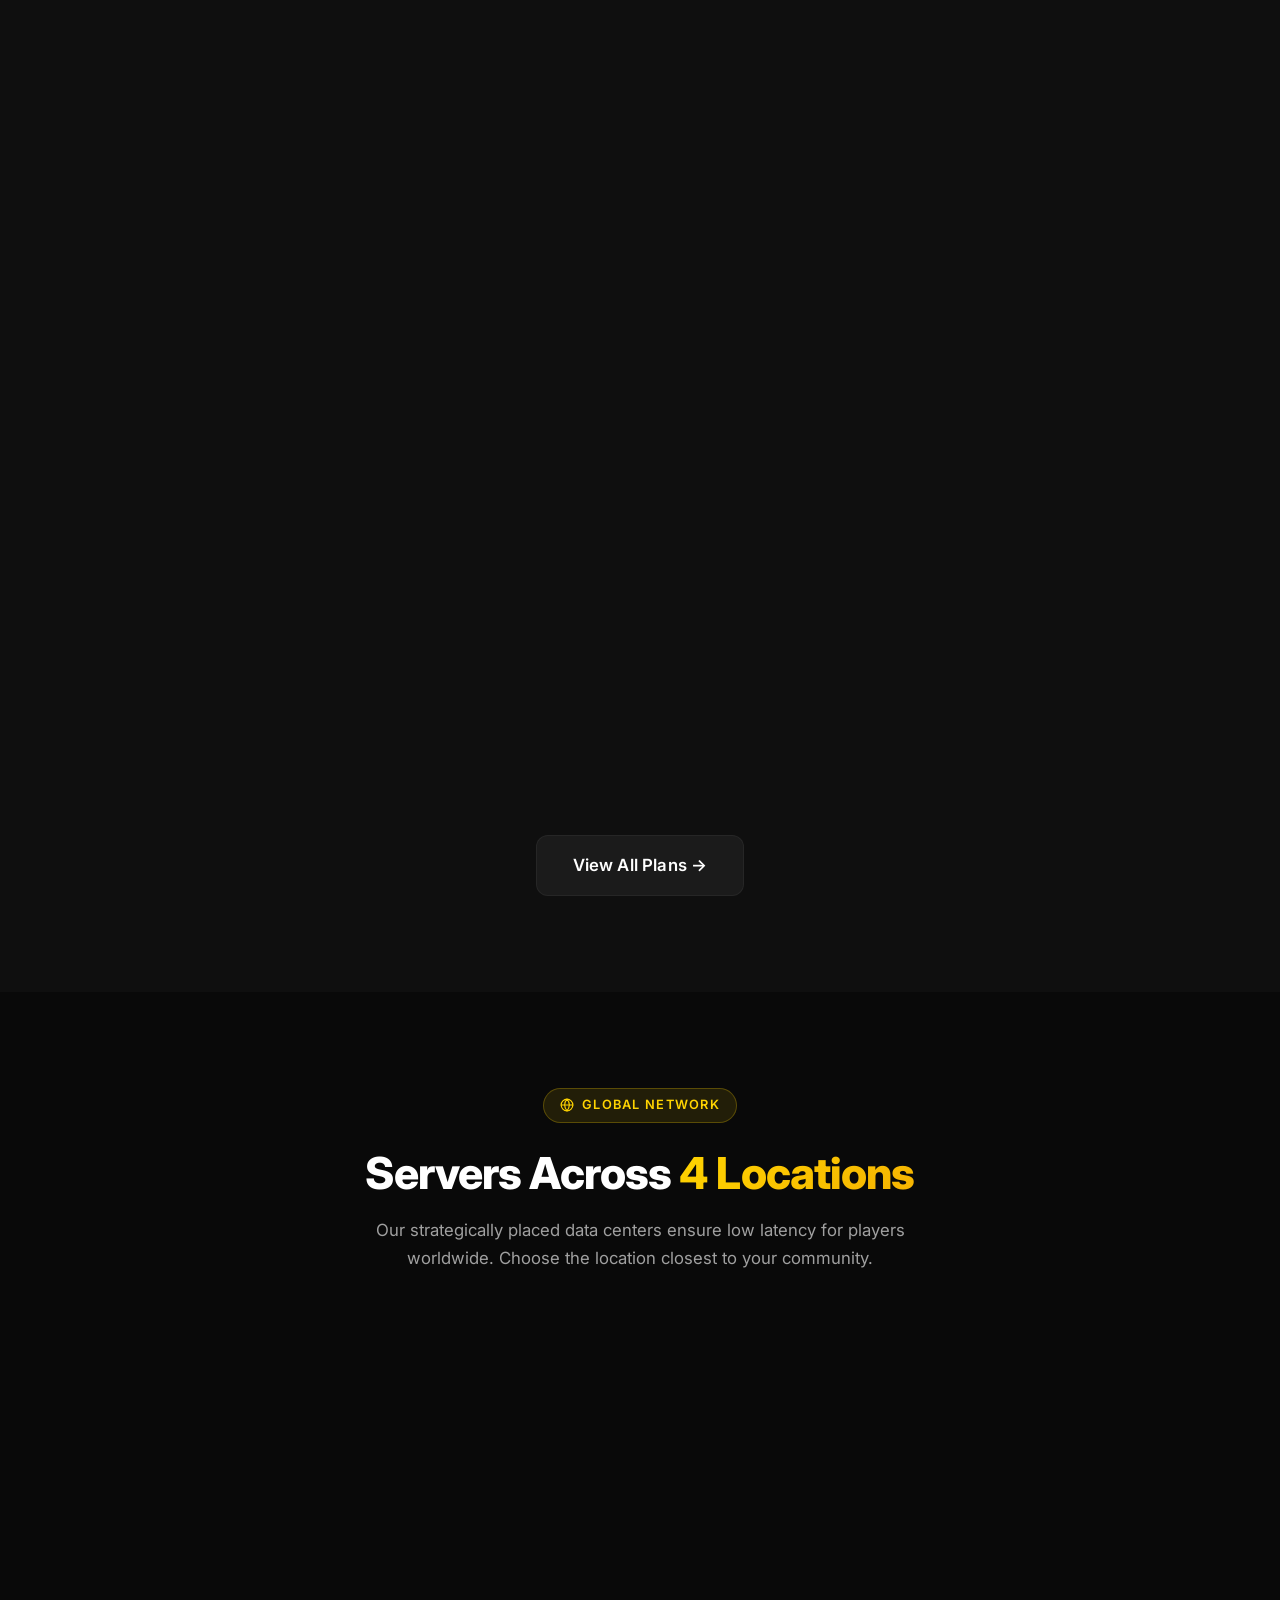
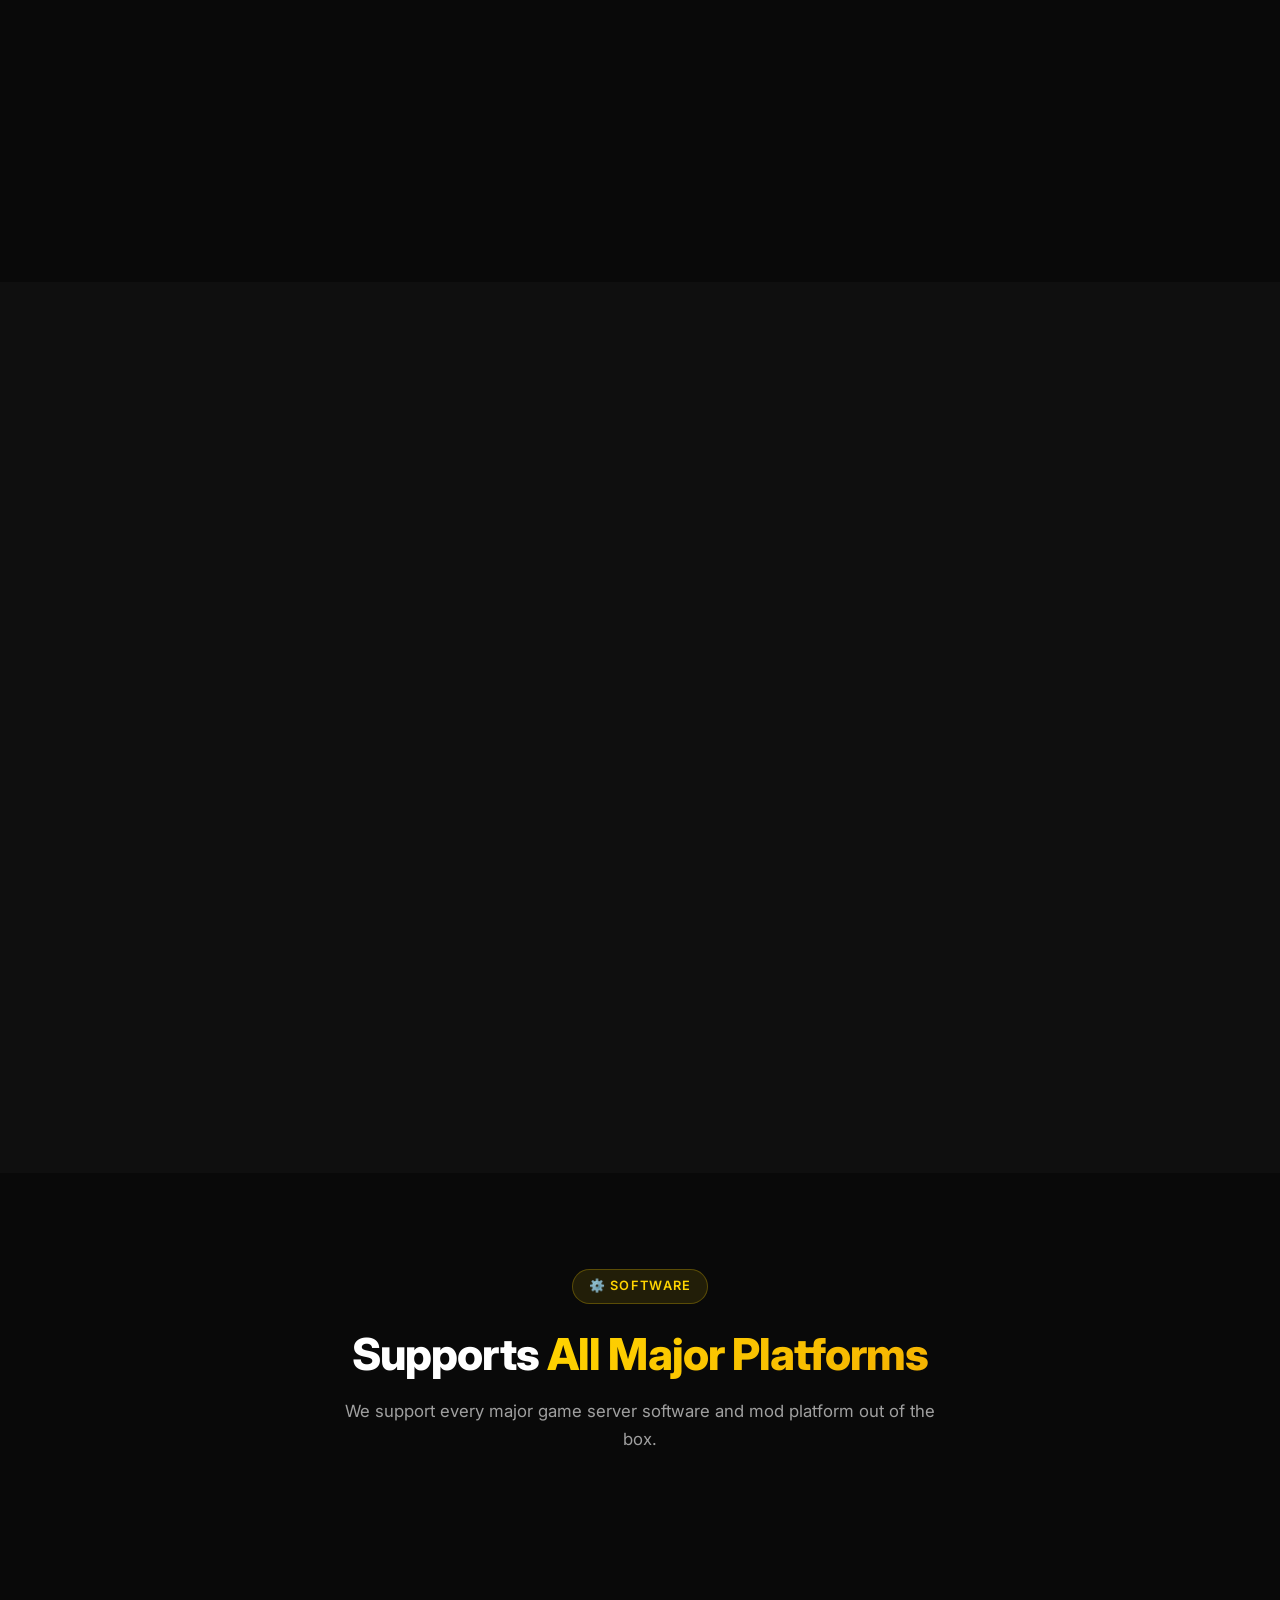
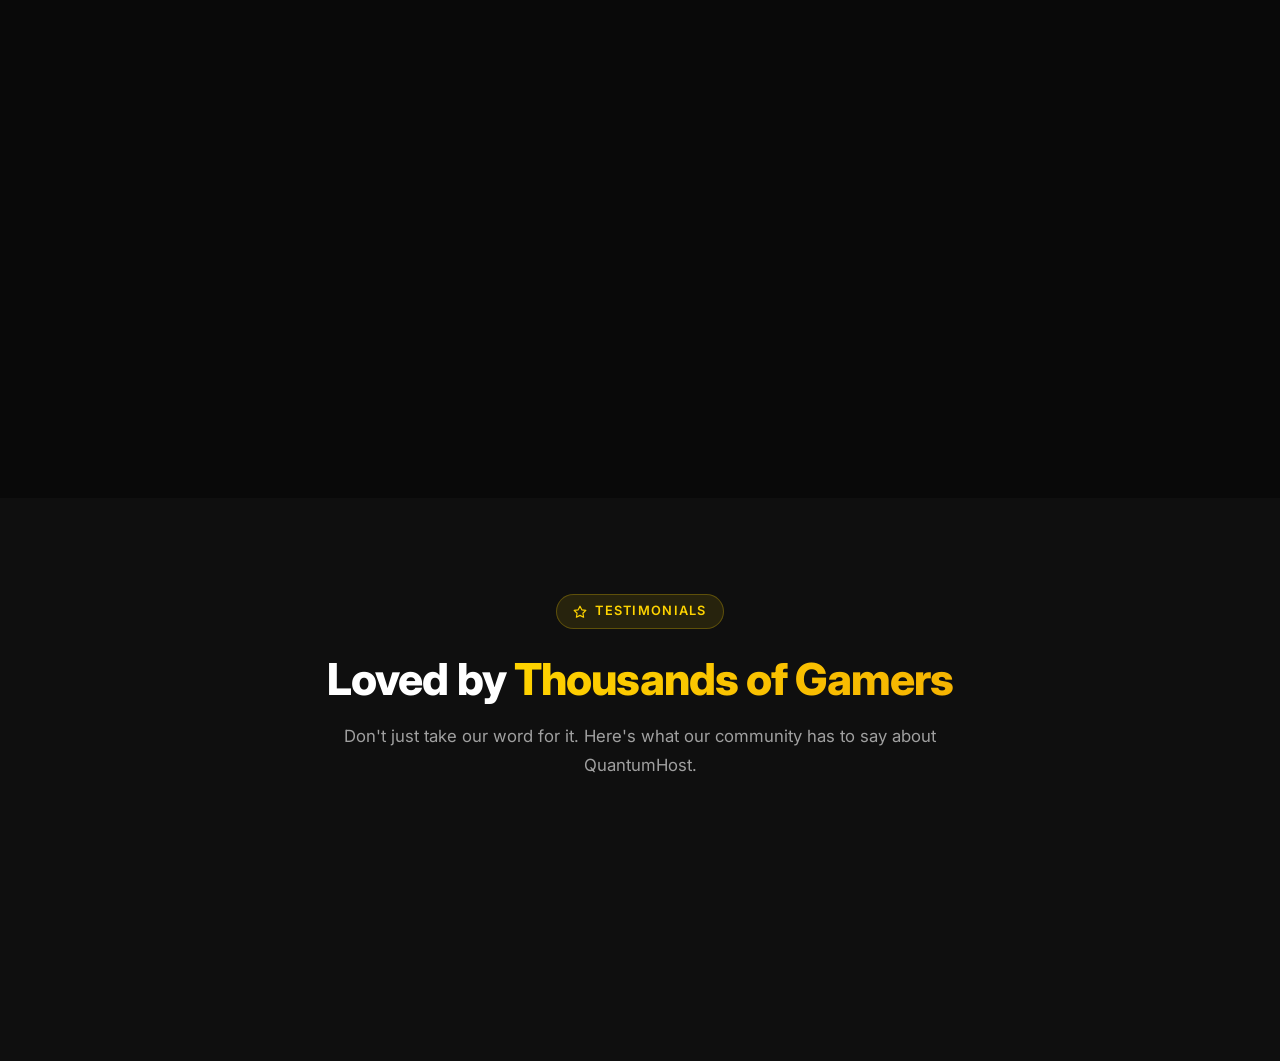
==== commit d4b0484e: "Update index.html" ====
--- a/index.html
+++ b/index.html
@@ -1,478 +1,998 @@
 <!DOCTYPE html>
 <html lang="en">
 <head>
-
-    <meta charset="UTF-8">
-    <meta name="viewport" content="width=device-width, initial-scale=1.0">
-
-    <title>QuantumHost | Premium Minecraft Server Hosting</title>
-
-    <meta name="description" content="Affordable and high-performance Minecraft, VPS and Web Hosting powered by Ryzen CPUs and NVMe SSD.">
-
-    <link rel="icon" href="assets/images/logo.png">
-
-    <!-- Google Font -->
-    <link rel="preconnect" href="https://fonts.googleapis.com">
-    <link rel="preconnect" href="https://fonts.gstatic.com" crossorigin>
-
-    <link href="https://fonts.googleapis.com/css2?family=Inter:wght@400;500;600;700;800&display=swap" rel="stylesheet">
-
-    <!-- Font Awesome -->
-    <link rel="stylesheet"
-    href="https://cdnjs.cloudflare.com/ajax/libs/font-awesome/6.5.1/css/all.min.css">
-
-    <!-- CSS -->
-    <link rel="stylesheet" href="assets/css/style.css">
-
+    <!-- ============================================================
+         QuantumHost - Homepage
+         Premium Game Hosting Website
+         ============================================================ -->
+    <meta charset="UTF-8" />
+    <meta name="viewport" content="width=device-width, initial-scale=1.0" />
+    <meta http-equiv="X-UA-Compatible" content="IE=edge" />
+
+    <!-- Primary Meta Tags -->
+    <title>QuantumHost - Premium Game Server Hosting | Minecraft, VPS, Palworld</title>
+    <meta name="title" content="QuantumHost - Premium Game Server Hosting" />
+    <meta name="description" content="QuantumHost offers premium Minecraft, VPS, Palworld, and bot hosting with NVMe SSDs, DDoS protection, and 24/7 support. Starting at ₹40/month." />
+    <meta name="keywords" content="minecraft hosting, vps hosting, palworld hosting, game server hosting, cheap minecraft server, india hosting" />
+    <meta name="author" content="QuantumHost" />
+    <meta name="robots" content="index, follow" />
+
+    <!-- Open Graph / Facebook -->
+    <meta property="og:type" content="website" />
+    <meta property="og:url" content="https://quantumhost.gg/" />
+    <meta property="og:title" content="QuantumHost - Premium Game Server Hosting" />
+    <meta property="og:description" content="Premium Minecraft, VPS, Palworld, and bot hosting with NVMe SSDs, DDoS protection, and 24/7 support. Starting at ₹40/month." />
+    <meta property="og:image" content="assets/images/og-image.png" />
+
+    <!-- Twitter -->
+    <meta property="twitter:card" content="summary_large_image" />
+    <meta property="twitter:url" content="https://quantumhost.gg/" />
+    <meta property="twitter:title" content="QuantumHost - Premium Game Server Hosting" />
+    <meta property="twitter:description" content="Premium Minecraft, VPS, Palworld, and bot hosting. Starting at ₹40/month." />
+    <meta property="twitter:image" content="assets/images/og-image.png" />
+
+    <!-- Favicon -->
+    <link rel="icon" type="image/png" href="assets/images/logo.png" />
+    <link rel="apple-touch-icon" href="assets/images/logo.png" />
+
+    <!-- Fonts -->
+    <link rel="preconnect" href="https://fonts.googleapis.com" />
+    <link rel="preconnect" href="https://fonts.gstatic.com" crossorigin />
+    <link href="https://fonts.googleapis.com/css2?family=Inter:wght@400;500;600;700;800;900&display=swap" rel="stylesheet" />
+
+    <!-- Stylesheet -->
+    <link rel="stylesheet" href="assets/css/style.css" />
+
+    <!-- Theme Color -->
+    <meta name="theme-color" content="#FFD400" />
 </head>
-
 <body>
 
-<!-- ===========================
-     HEADER
-============================ -->
-
-<header>
-
-    <div class="container">
-
-        <nav class="navbar">
-
-            <a href="/" class="logo">
-
-                <img src="assets/images/logo.png" alt="QuantumHost Logo">
-
-                <span>QuantumHost</span>
-
+    <!-- ============================================================
+         LOADING SCREEN
+         ============================================================ -->
+    <div id="loading-screen" aria-hidden="true">
+        <div class="loading-content">
+            <div class="loading-logo">⚡ QuantumHost</div>
+            <div class="loading-bar-wrapper">
+                <div class="loading-bar"></div>
+            </div>
+        </div>
+    </div>
+
+    <!-- ============================================================
+         SCROLL TO TOP BUTTON
+         ============================================================ -->
+    <button id="scroll-top" aria-label="Scroll to top">
+        <svg xmlns="http://www.w3.org/2000/svg" viewBox="0 0 24 24" fill="none" stroke="currentColor" stroke-width="2.5" stroke-linecap="round" stroke-linejoin="round">
+            <polyline points="18 15 12 9 6 15"></polyline>
+        </svg>
+    </button>
+
+    <!-- ============================================================
+         NAVIGATION
+         ============================================================ -->
+    <nav class="navbar" role="navigation" aria-label="Main navigation">
+        <div class="nav-container">
+
+            <!-- Logo -->
+            <a href="index.html" class="nav-logo" aria-label="QuantumHost Home">
+                <div class="nav-logo-icon">Q</div>
+                <span class="nav-logo-text">QuantumHost</span>
             </a>
 
-            <ul class="nav-links">
-
-                <li><a href="/">Home</a></li>
-
-                <li><a href="/minecraft/">Minecraft</a></li>
-
-                <li><a href="/vps/">VPS</a></li>
-
-                <li><a href="/web-hosting/">Web Hosting</a></li>
-
-                <li><a href="/about/">About</a></li>
-
-                <li><a href="/contact/">Contact</a></li>
-
+            <!-- Desktop Menu -->
+            <ul class="nav-menu" role="list">
+
+                <!-- Services Dropdown -->
+                <li class="nav-item">
+                    <a href="#" class="nav-link" aria-haspopup="true">
+                        Services
+                        <svg xmlns="http://www.w3.org/2000/svg" viewBox="0 0 24 24" fill="none" stroke="currentColor" stroke-width="2" stroke-linecap="round" stroke-linejoin="round">
+                            <polyline points="6 9 12 15 18 9"></polyline>
+                        </svg>
+                    </a>
+                    <div class="nav-dropdown" role="menu">
+                        <a href="minecraft/index.html" class="dropdown-item" role="menuitem">
+                            <svg xmlns="http://www.w3.org/2000/svg" viewBox="0 0 24 24" fill="none" stroke="currentColor" stroke-width="2" stroke-linecap="round" stroke-linejoin="round"><rect x="3" y="3" width="7" height="7"></rect><rect x="14" y="3" width="7" height="7"></rect><rect x="14" y="14" width="7" height="7"></rect><rect x="3" y="14" width="7" height="7"></rect></svg>
+                            Minecraft Hosting
+                        </a>
+                        <a href="vps/index.html" class="dropdown-item" role="menuitem">
+                            <svg xmlns="http://www.w3.org/2000/svg" viewBox="0 0 24 24" fill="none" stroke="currentColor" stroke-width="2" stroke-linecap="round" stroke-linejoin="round"><rect x="2" y="3" width="20" height="14" rx="2" ry="2"></rect><line x1="8" y1="21" x2="16" y2="21"></line><line x1="12" y1="17" x2="12" y2="21"></line></svg>
+                            VPS Hosting
+                        </a>
+                        <a href="palworld/index.html" class="dropdown-item" role="menuitem">
+                            <svg xmlns="http://www.w3.org/2000/svg" viewBox="0 0 24 24" fill="none" stroke="currentColor" stroke-width="2" stroke-linecap="round" stroke-linejoin="round"><circle cx="12" cy="12" r="10"></circle><polygon points="10 8 16 12 10 16 10 8"></polygon></svg>
+                            Palworld Hosting
+                        </a>
+                        <a href="web-hosting/index.html" class="dropdown-item" role="menuitem">
+                            <svg xmlns="http://www.w3.org/2000/svg" viewBox="0 0 24 24" fill="none" stroke="currentColor" stroke-width="2" stroke-linecap="round" stroke-linejoin="round"><circle cx="12" cy="12" r="10"></circle><line x1="2" y1="12" x2="22" y2="12"></line><path d="M12 2a15.3 15.3 0 0 1 4 10 15.3 15.3 0 0 1-4 10 15.3 15.3 0 0 1-4-10 15.3 15.3 0 0 1 4-10z"></path></svg>
+                            Web Hosting
+                        </a>
+                        <a href="bot-hosting/index.html" class="dropdown-item" role="menuitem">
+                            <svg xmlns="http://www.w3.org/2000/svg" viewBox="0 0 24 24" fill="none" stroke="currentColor" stroke-width="2" stroke-linecap="round" stroke-linejoin="round"><rect x="3" y="11" width="18" height="11" rx="2" ry="2"></rect><path d="M7 11V7a5 5 0 0 1 10 0v4"></path></svg>
+                            Bot Hosting
+                        </a>
+                        <a href="demo-server/index.html" class="dropdown-item" role="menuitem">
+                            <svg xmlns="http://www.w3.org/2000/svg" viewBox="0 0 24 24" fill="none" stroke="currentColor" stroke-width="2" stroke-linecap="round" stroke-linejoin="round"><polyline points="22 12 18 12 15 21 9 3 6 12 2 12"></polyline></svg>
+                            Demo Servers
+                        </a>
+                    </div>
+                </li>
+
+                <li class="nav-item">
+                    <a href="minecraft/index.html" class="nav-link">Minecraft</a>
+                </li>
+
+                <li class="nav-item">
+                    <a href="vps/index.html" class="nav-link">VPS</a>
+                </li>
+
+                <li class="nav-item">
+                    <a href="demo-server/index.html" class="nav-link">Free Demo</a>
+                </li>
+
+                <li class="nav-item">
+                    <a href="discord/index.html" class="nav-link">Discord</a>
+                </li>
+
+                <li class="nav-item">
+                    <a href="support/index.html" class="nav-link">Support</a>
+                </li>
+
+                <li class="nav-item">
+                    <a href="contact/index.html" class="nav-link">Contact</a>
+                </li>
             </ul>
 
-            <div class="nav-buttons">
-
-                <a href="#" class="login-btn">Client Area</a>
-
-                <a href="#" class="primary-btn">Order Now</a>
-
+            <!-- Nav Actions -->
+            <div class="nav-actions">
+                <a href="#" class="btn btn-ghost btn-sm">Login</a>
+                <a href="minecraft/index.html" class="btn btn-primary btn-sm">Get Started</a>
             </div>
 
-            <button class="mobile-menu">
-
-                <i class="fas fa-bars"></i>
-
+            <!-- Hamburger -->
+            <button class="hamburger" aria-label="Toggle mobile menu" aria-expanded="false">
+                <span></span>
+                <span></span>
+                <span></span>
             </button>
-
-        </nav>
-
+        </div>
+    </nav>
+
+    <!-- Mobile Menu -->
+    <div class="mobile-menu" role="navigation" aria-label="Mobile navigation">
+        <a href="index.html" class="mobile-nav-link">🏠 Home</a>
+        <a href="minecraft/index.html" class="mobile-nav-link">⛏️ Minecraft Hosting</a>
+        <a href="vps/index.html" class="mobile-nav-link">🖥️ VPS Hosting</a>
+        <a href="palworld/index.html" class="mobile-nav-link">🎮 Palworld Hosting</a>
+        <a href="web-hosting/index.html" class="mobile-nav-link">🌐 Web Hosting</a>
+        <a href="bot-hosting/index.html" class="mobile-nav-link">🤖 Bot Hosting</a>
+        <a href="demo-server/index.html" class="mobile-nav-link">⚡ Free Demo</a>
+        <a href="discord/index.html" class="mobile-nav-link">💬 Discord</a>
+        <a href="support/index.html" class="mobile-nav-link">🎧 Support</a>
+        <a href="contact/index.html" class="mobile-nav-link">📧 Contact</a>
+        <div class="mobile-nav-actions">
+            <a href="#" class="btn btn-ghost">Login</a>
+            <a href="minecraft/index.html" class="btn btn-primary">Get Started</a>
+        </div>
     </div>
 
-</header>
-
-<!-- ===========================
-     HERO SECTION
-============================ -->
-
-<section class="hero">
-
-    <div class="container hero-content">
-
-        <div class="hero-text">
-
-            <span class="badge">
-                Premium Minecraft Hosting
-            </span>
-
-            <h1>
-
-                Power Your Minecraft
-                Server Without Limits.
-
-            </h1>
-
-            <p>
-
-                Experience ultra-fast Minecraft hosting powered by Ryzen CPUs,
-                NVMe SSD storage and enterprise-grade DDoS protection.
-                Starting from just ₹40/month.
-
-            </p>
-
-            <div class="hero-buttons">
-
-                <a href="/minecraft/" class="primary-btn">
-
-                    View Plans
-
-                </a>
-
-                <a href="/contact/" class="secondary-btn">
-
-                    Contact Us
-
-                </a>
-
+    <!-- ============================================================
+         MAIN CONTENT
+         ============================================================ -->
+    <main>
+
+        <!-- ============================================================
+             HERO SECTION
+             ============================================================ -->
+        <section class="hero" aria-label="Hero section">
+            <div class="hero-bg">
+                <div class="hero-bg-gradient"></div>
+                <div class="hero-grid"></div>
+                <div class="hero-particles" aria-hidden="true"></div>
             </div>
 
-        </div>
-
-        <div class="hero-image">
-
-            <img src="assets/images/hero-server.png" alt="Minecraft Server">
-
-        </div>
-
-    </div>
-
-</section>
-<!-- ===========================
-     COMPANY STATS
-============================ -->
-
-<section class="company-stats">
-
-    <div class="container">
-
-        <div class="company-grid">
-
-            <div class="company-card">
-
-                <h2 class="counter" data-target="1000">0</h2>
-
-                <p>Servers Hosted</p>
-
+            <div class="hero-container">
+                <div class="hero-content">
+
+                    <!-- Hero Text -->
+                    <div class="hero-text">
+                        <div class="hero-badge">
+                            <span class="pulse-dot"></span>
+                            🚀 India's #1 Game Hosting Provider
+                        </div>
+
+                        <h1 class="hero-title">
+                            Host Your Game<br />
+                            Server with<br />
+                            <span class="gradient-text">Lightning Speed</span>
+                        </h1>
+
+                        <p class="hero-description">
+                            Experience premium game hosting with NVMe SSDs, enterprise DDoS protection, and instant deployment. Minecraft, VPS, Palworld & more — all starting at just ₹40/month.
+                        </p>
+
+                        <div class="hero-actions">
+                            <a href="minecraft/index.html" class="btn btn-primary btn-lg">
+                                <svg xmlns="http://www.w3.org/2000/svg" width="20" height="20" viewBox="0 0 24 24" fill="none" stroke="currentColor" stroke-width="2" stroke-linecap="round" stroke-linejoin="round"><polygon points="13 2 3 14 12 14 11 22 21 10 12 10 13 2"></polygon></svg>
+                                Start Hosting Now
+                            </a>
+                            <a href="demo-server/index.html" class="btn btn-outline btn-lg">
+                                <svg xmlns="http://www.w3.org/2000/svg" width="20" height="20" viewBox="0 0 24 24" fill="none" stroke="currentColor" stroke-width="2" stroke-linecap="round" stroke-linejoin="round"><circle cx="12" cy="12" r="10"></circle><polygon points="10 8 16 12 10 16 10 8"></polygon></svg>
+                                Try Free Demo
+                            </a>
+                        </div>
+
+                        <div class="hero-stats-row">
+                            <div class="hero-stat">
+                                <div class="hero-stat-number" data-counter="5000" data-suffix="+" data-duration="2000">0+</div>
+                                <div class="hero-stat-label">Active Servers</div>
+                            </div>
+                            <div class="hero-stat-divider"></div>
+                            <div class="hero-stat">
+                                <div class="hero-stat-number" data-counter="99.9" data-suffix="%" data-decimals="1" data-duration="2000">0%</div>
+                                <div class="hero-stat-label">Uptime SLA</div>
+                            </div>
+                            <div class="hero-stat-divider"></div>
+                            <div class="hero-stat">
+                                <div class="hero-stat-number" data-counter="24" data-suffix="/7" data-duration="1000">0/7</div>
+                                <div class="hero-stat-label">Support</div>
+                            </div>
+                        </div>
+                    </div>
+
+                    <!-- Hero Visual -->
+                    <div class="hero-visual" aria-hidden="true">
+                        <div class="hero-server-card">
+                            <div class="server-card-header">
+                                <span class="server-card-title">⚡ QuantumHost Control Panel</span>
+                                <span class="server-status">
+                                    <span class="status-dot"></span>
+                                    Online
+                                </span>
+                            </div>
+
+                            <div class="server-metrics">
+                                <div class="metric-item">
+                                    <div class="metric-label">CPU Usage</div>
+                                    <div class="metric-value">34 <span>%</span></div>
+                                    <div class="metric-bar">
+                                        <div class="metric-bar-fill" style="width: 34%"></div>
+                                    </div>
+                                </div>
+                                <div class="metric-item">
+                                    <div class="metric-label">RAM Usage</div>
+                                    <div class="metric-value">6.2 <span>/ 8GB</span></div>
+                                    <div class="metric-bar">
+                                        <div class="metric-bar-fill" style="width: 77%"></div>
+                                    </div>
+                                </div>
+                                <div class="metric-item">
+                                    <div class="metric-label">Network</div>
+                                    <div class="metric-value">1.2 <span>Gbps</span></div>
+                                    <div class="metric-bar">
+                                        <div class="metric-bar-fill" style="width: 60%"></div>
+                                    </div>
+                                </div>
+                                <div class="metric-item">
+                                    <div class="metric-label">Players</div>
+                                    <div class="metric-value">47 <span>/ 100</span></div>
+                                    <div class="metric-bar">
+                                        <div class="metric-bar-fill" style="width: 47%"></div>
+                                    </div>
+                                </div>
+                            </div>
+
+                            <div class="server-console">
+                                <div class="console-line">
+                                    <span class="console-time">[12:34:01]</span>
+                                    <span class="console-text">[Server] Done (1.847s)! For help, type "help"</span>
+                                </div>
+                                <div class="console-line">
+                                    <span class="console-time">[12:34:15]</span>
+                                    <span class="console-text info">[Server] Player Steve joined the game</span>
+                                </div>
+                                <div class="console-line">
+                                    <span class="console-time">[12:35:02]</span>
+                                    <span class="console-text">[Server] Player Alex joined the game</span>
+                                </div>
+                                <div class="console-line">
+                                    <span class="console-time">[12:36:44]</span>
+                                    <span class="console-text warn">[Backup] Auto-backup completed successfully</span>
+                                </div>
+                            </div>
+                        </div>
+
+                        <!-- Floating Cards -->
+                        <div class="floating-card floating-card-1">
+                            <div class="floating-card-icon">⚡</div>
+                            <div class="floating-card-text">
+                                <strong>NVMe SSD</strong>
+                                <span>10x Faster</span>
+                            </div>
+                        </div>
+
+                        <div class="floating-card floating-card-2">
+                            <div class="floating-card-icon">🛡️</div>
+                            <div class="floating-card-text">
+                                <strong>DDoS Protected</strong>
+                                <span>Always Secure</span>
+                            </div>
+                        </div>
+
+                        <div class="floating-card floating-card-3">
+                            <div class="floating-card-icon">🌍</div>
+                            <div class="floating-card-text">
+                                <strong>4 Locations</strong>
+                                <span>Low Latency</span>
+                            </div>
+                        </div>
+                    </div>
+                </div>
             </div>
-
-            <div class="company-card">
-
-                <h2 class="counter" data-target="99">0</h2>
-
-                <p>Uptime %</p>
-
+        </section>
+
+        <!-- ============================================================
+             STATISTICS SECTION
+             ============================================================ -->
+        <section class="stats-section" aria-label="Statistics">
+            <div class="container">
+                <div class="stats-grid">
+
+                    <div class="stat-item reveal">
+                        <div class="stat-icon">
+                            <svg xmlns="http://www.w3.org/2000/svg" viewBox="0 0 24 24" fill="none" stroke="currentColor" stroke-width="2" stroke-linecap="round" stroke-linejoin="round"><rect x="2" y="3" width="20" height="14" rx="2" ry="2"></rect><line x1="8" y1="21" x2="16" y2="21"></line><line x1="12" y1="17" x2="12" y2="21"></line></svg>
+                        </div>
+                        <div class="stat-number" data-counter="5000" data-suffix="+" data-duration="2000">0+</div>
+                        <div class="stat-label">Active Servers</div>
+                    </div>
+
+                    <div class="stat-item reveal delay-1">
+                        <div class="stat-icon">
+                            <svg xmlns="http://www.w3.org/2000/svg" viewBox="0 0 24 24" fill="none" stroke="currentColor" stroke-width="2" stroke-linecap="round" stroke-linejoin="round"><path d="M17 21v-2a4 4 0 0 0-4-4H5a4 4 0 0 0-4 4v2"></path><circle cx="9" cy="7" r="4"></circle><path d="M23 21v-2a4 4 0 0 0-3-3.87"></path><path d="M16 3.13a4 4 0 0 1 0 7.75"></path></svg>
+                        </div>
+                        <div class="stat-number" data-counter="12000" data-suffix="+" data-duration="2000">0+</div>
+                        <div class="stat-label">Happy Customers</div>
+                    </div>
+
+                    <div class="stat-item reveal delay-2">
+                        <div class="stat-icon">
+                            <svg xmlns="http://www.w3.org/2000/svg" viewBox="0 0 24 24" fill="none" stroke="currentColor" stroke-width="2" stroke-linecap="round" stroke-linejoin="round"><polyline points="22 12 18 12 15 21 9 3 6 12 2 12"></polyline></svg>
+                        </div>
+                        <div class="stat-number" data-counter="99.9" data-suffix="%" data-decimals="1" data-duration="2000">0%</div>
+                        <div class="stat-label">Uptime Guarantee</div>
+                    </div>
+
+                    <div class="stat-item reveal delay-3">
+                        <div class="stat-icon">
+                            <svg xmlns="http://www.w3.org/2000/svg" viewBox="0 0 24 24" fill="none" stroke="currentColor" stroke-width="2" stroke-linecap="round" stroke-linejoin="round"><circle cx="12" cy="12" r="10"></circle><polyline points="12 6 12 12 16 14"></polyline></svg>
+                        </div>
+                        <div class="stat-number" data-counter="3" data-suffix=" Min" data-duration="1000">0 Min</div>
+                        <div class="stat-label">Avg. Response Time</div>
+                    </div>
+
+                </div>
             </div>
-
-            <div class="company-card">
-
-                <h2 class="counter" data-target="24">0</h2>
-
-                <p>Support Hours</p>
-
+        </section>
+
+        <!-- ============================================================
+             WHY CHOOSE US SECTION
+             ============================================================ -->
+        <section class="why-section section-padding" aria-label="Why choose QuantumHost">
+            <div class="container">
+
+                <div class="section-header">
+                    <div class="section-badge">
+                        <svg xmlns="http://www.w3.org/2000/svg" viewBox="0 0 24 24" fill="none" stroke="currentColor" stroke-width="2" stroke-linecap="round" stroke-linejoin="round"><polygon points="12 2 15.09 8.26 22 9.27 17 14.14 18.18 21.02 12 17.77 5.82 21.02 7 14.14 2 9.27 8.91 8.26 12 2"></polygon></svg>
+                        Why QuantumHost
+                    </div>
+                    <h2 class="section-title">Built for <span>Gamers</span>, Powered by Enterprise</h2>
+                    <p class="section-subtitle">We combine cutting-edge hardware with gaming-optimized software to deliver the best possible experience for you and your players.</p>
+                </div>
+
+                <div class="why-grid">
+
+                    <div class="why-card reveal">
+                        <div class="why-card-icon">
+                            <svg xmlns="http://www.w3.org/2000/svg" viewBox="0 0 24 24" fill="none" stroke="currentColor" stroke-width="2" stroke-linecap="round" stroke-linejoin="round"><polygon points="13 2 3 14 12 14 11 22 21 10 12 10 13 2"></polygon></svg>
+                        </div>
+                        <h3 class="why-card-title">NVMe SSD Storage</h3>
+                        <p class="why-card-desc">All servers run on enterprise-grade NVMe SSDs delivering 10x faster read/write speeds compared to traditional hard drives. Your world loads instantly.</p>
+                    </div>
+
+                    <div class="why-card reveal delay-1">
+                        <div class="why-card-icon">
+                            <svg xmlns="http://www.w3.org/2000/svg" viewBox="0 0 24 24" fill="none" stroke="currentColor" stroke-width="2" stroke-linecap="round" stroke-linejoin="round"><path d="M12 22s8-4 8-10V5l-8-3-8 3v7c0 6 8 10 8 10z"></path></svg>
+                        </div>
+                        <h3 class="why-card-title">Enterprise DDoS Protection</h3>
+                        <p class="why-card-desc">Multi-layered DDoS mitigation with up to 1Tbps protection capacity. Your server stays online even during the most intense attacks.</p>
+                    </div>
+
+                    <div class="why-card reveal delay-2">
+                        <div class="why-card-icon">
+                            <svg xmlns="http://www.w3.org/2000/svg" viewBox="0 0 24 24" fill="none" stroke="currentColor" stroke-width="2" stroke-linecap="round" stroke-linejoin="round"><polyline points="22 12 18 12 15 21 9 3 6 12 2 12"></polyline></svg>
+                        </div>
+                        <h3 class="why-card-title">Ultra-Low Latency</h3>
+                        <p class="why-card-desc">Strategically placed data centers across India and globally ensure sub-10ms latency for most players. Say goodbye to lag forever.</p>
+                    </div>
+
+                    <div class="why-card reveal delay-3">
+                        <div class="why-card-icon">
+                            <svg xmlns="http://www.w3.org/2000/svg" viewBox="0 0 24 24" fill="none" stroke="currentColor" stroke-width="2" stroke-linecap="round" stroke-linejoin="round"><circle cx="12" cy="12" r="10"></circle><polyline points="12 6 12 12 16 14"></polyline></svg>
+                        </div>
+                        <h3 class="why-card-title">24/7 Expert Support</h3>
+                        <p class="why-card-desc">Our team of gaming experts is available around the clock via Discord, live chat, and ticket system. Average response time under 3 minutes.</p>
+                    </div>
+
+                    <div class="why-card reveal delay-4">
+                        <div class="why-card-icon">
+                            <svg xmlns="http://www.w3.org/2000/svg" viewBox="0 0 24 24" fill="none" stroke="currentColor" stroke-width="2" stroke-linecap="round" stroke-linejoin="round"><polyline points="1 4 1 10 7 10"></polyline><path d="M3.51 15a9 9 0 1 0 .49-3.51"></path></svg>
+                        </div>
+                        <h3 class="why-card-title">Instant Deployment</h3>
+                        <p class="why-card-desc">Your server is live within 60 seconds of payment. No waiting, no manual setup. Choose your game, pick a plan, and start playing immediately.</p>
+                    </div>
+
+                    <div class="why-card reveal delay-5">
+                        <div class="why-card-icon">
+                            <svg xmlns="http://www.w3.org/2000/svg" viewBox="0 0 24 24" fill="none" stroke="currentColor" stroke-width="2" stroke-linecap="round" stroke-linejoin="round"><line x1="12" y1="1" x2="12" y2="23"></line><path d="M17 5H9.5a3.5 3.5 0 0 0 0 7h5a3.5 3.5 0 0 1 0 7H6"></path></svg>
+                        </div>
+                        <h3 class="why-card-title">Affordable Pricing</h3>
+                        <p class="why-card-desc">Premium hosting doesn't have to break the bank. Our plans start at just ₹40/month with no hidden fees, no contracts, and easy upgrades.</p>
+                    </div>
+
+                </div>
             </div>
-
-            <div class="company-card">
-
-                <h2 class="counter" data-target="10">0</h2>
-
-                <p>Global Locations</p>
+        </section>
+
+        <!-- ============================================================
+             HOSTING PLANS SECTION
+             ============================================================ -->
+        <section class="plans-section section-padding" aria-label="Hosting plans">
+            <div class="container">
+
+                <div class="section-header">
+                    <div class="section-badge">
+                        <svg xmlns="http://www.w3.org/2000/svg" viewBox="0 0 24 24" fill="none" stroke="currentColor" stroke-width="2" stroke-linecap="round" stroke-linejoin="round"><rect x="2" y="3" width="20" height="14" rx="2" ry="2"></rect><line x1="8" y1="21" x2="16" y2="21"></line><line x1="12" y1="17" x2="12" y2="21"></line></svg>
+                        Our Services
+                    </div>
+                    <h2 class="section-title">Choose Your <span>Perfect Plan</span></h2>
+                    <p class="section-subtitle">From budget-friendly to enterprise-grade, we have the right hosting solution for every type of gamer and project.</p>
+                </div>
+
+                <!-- Plan Tabs -->
+                <div class="plans-tabs">
+                    <button class="plan-tab active" data-tab="all">
+                        <svg xmlns="http://www.w3.org/2000/svg" width="16" height="16" viewBox="0 0 24 24" fill="none" stroke="currentColor" stroke-width="2" stroke-linecap="round" stroke-linejoin="round"><rect x="3" y="3" width="7" height="7"></rect><rect x="14" y="3" width="7" height="7"></rect><rect x="14" y="14" width="7" height="7"></rect><rect x="3" y="14" width="7" height="7"></rect></svg>
+                        All Plans
+                    </button>
+                    <button class="plan-tab" data-tab="minecraft">⛏️ Minecraft</button>
+                    <button class="plan-tab" data-tab="vps">🖥️ VPS</button>
+                    <button class="plan-tab" data-tab="web">🌐 Web</button>
+                    <button class="plan-tab" data-tab="bot">🤖 Bot</button>
+                </div>
+
+                <!-- Plans Grid -->
+                <div class="plans-grid">
+
+                    <!-- Minecraft Budget -->
+                    <div class="plan-card reveal" data-type="minecraft">
+                        <div class="plan-tier">Minecraft</div>
+                        <div class="plan-name">Budget Starter</div>
+                        <div class="plan-price">
+                            <div class="plan-price-amount">₹40</div>
+                            <div class="plan-price-period">/month</div>
+                        </div>
+                        <div class="plan-specs">
+                            <div class="plan-spec">
+                                <span class="plan-spec-label">RAM</span>
+                                <span class="plan-spec-value">2 GB</span>
+                            </div>
+                            <div class="plan-spec">
+                                <span class="plan-spec-label">Storage</span>
+                                <span class="plan-spec-value">10 GB NVMe</span>
+                            </div>
+                            <div class="plan-spec">
+                                <span class="plan-spec-label">CPU</span>
+                                <span class="plan-spec-value">2 vCores</span>
+                            </div>
+                            <div class="plan-spec">
+                                <span class="plan-spec-label">Players</span>
+                                <span class="plan-spec-value">~20</span>
+                            </div>
+                        </div>
+                        <ul class="plan-features">
+                            <li class="plan-feature">
+                                <svg xmlns="http://www.w3.org/2000/svg" viewBox="0 0 24 24" fill="none" stroke="currentColor" stroke-width="2.5" stroke-linecap="round" stroke-linejoin="round"><polyline points="20 6 9 17 4 12"></polyline></svg>
+                                Instant Setup
+                            </li>
+                            <li class="plan-feature">
+                                <svg xmlns="http://www.w3.org/2000/svg" viewBox="0 0 24 24" fill="none" stroke="currentColor" stroke-width="2.5" stroke-linecap="round" stroke-linejoin="round"><polyline points="20 6 9 17 4 12"></polyline></svg>
+                                DDoS Protection
+                            </li>
+                            <li class="plan-feature">
+                                <svg xmlns="http://www.w3.org/2000/svg" viewBox="0 0 24 24" fill="none" stroke="currentColor" stroke-width="2.5" stroke-linecap="round" stroke-linejoin="round"><polyline points="20 6 9 17 4 12"></polyline></svg>
+                                Pterodactyl Panel
+                            </li>
+                            <li class="plan-feature">
+                                <svg xmlns="http://www.w3.org/2000/svg" viewBox="0 0 24 24" fill="none" stroke="currentColor" stroke-width="2.5" stroke-linecap="round" stroke-linejoin="round"><polyline points="20 6 9 17 4 12"></polyline></svg>
+                                24/7 Support
+                            </li>
+                        </ul>
+                        <a href="minecraft/index.html" class="btn btn-outline">Order Now</a>
+                    </div>
+
+                    <!-- Minecraft Premium -->
+                    <div class="plan-card featured reveal delay-1" data-type="minecraft">
+                        <div class="plan-featured-badge">Most Popular</div>
+                        <div class="plan-tier">Minecraft</div>
+                        <div class="plan-name">Premium Pro</div>
+                        <div class="plan-price">
+                            <div class="plan-price-amount">₹399</div>
+                            <div class="plan-price-period">/month</div>
+                        </div>
+                        <div class="plan-specs">
+                            <div class="plan-spec">
+                                <span class="plan-spec-label">RAM</span>
+                                <span class="plan-spec-value">8 GB</span>
+                            </div>
+                            <div class="plan-spec">
+                                <span class="plan-spec-label">Storage</span>
+                                <span class="plan-spec-value">30 GB NVMe</span>
+                            </div>
+                            <div class="plan-spec">
+                                <span class="plan-spec-label">CPU</span>
+                                <span class="plan-spec-value">4 vCores</span>
+                            </div>
+                            <div class="plan-spec">
+                                <span class="plan-spec-label">Players</span>
+                                <span class="plan-spec-value">~80</span>
+                            </div>
+                        </div>
+                        <ul class="plan-features">
+                            <li class="plan-feature">
+                                <svg xmlns="http://www.w3.org/2000/svg" viewBox="0 0 24 24" fill="none" stroke="currentColor" stroke-width="2.5" stroke-linecap="round" stroke-linejoin="round"><polyline points="20 6 9 17 4 12"></polyline></svg>
+                                Everything in Budget
+                            </li>
+                            <li class="plan-feature">
+                                <svg xmlns="http://www.w3.org/2000/svg" viewBox="0 0 24 24" fill="none" stroke="currentColor" stroke-width="2.5" stroke-linecap="round" stroke-linejoin="round"><polyline points="20 6 9 17 4 12"></polyline></svg>
+                                Free Subdomain
+                            </li>
+                            <li class="plan-feature">
+                                <svg xmlns="http://www.w3.org/2000/svg" viewBox="0 0 24 24" fill="none" stroke="currentColor" stroke-width="2.5" stroke-linecap="round" stroke-linejoin="round"><polyline points="20 6 9 17 4 12"></polyline></svg>
+                                Daily Backups
+                            </li>
+                            <li class="plan-feature">
+                                <svg xmlns="http://www.w3.org/2000/svg" viewBox="0 0 24 24" fill="none" stroke="currentColor" stroke-width="2.5" stroke-linecap="round" stroke-linejoin="round"><polyline points="20 6 9 17 4 12"></polyline></svg>
+                                Plugin Support
+                            </li>
+                        </ul>
+                        <a href="minecraft/index.html" class="btn btn-primary">Order Now</a>
+                    </div>
+
+                    <!-- VPS Plan -->
+                    <div class="plan-card reveal delay-2" data-type="vps">
+                        <div class="plan-tier">VPS</div>
+                        <div class="plan-name">VPS Starter</div>
+                        <div class="plan-price">
+                            <div class="plan-price-amount">₹299</div>
+                            <div class="plan-price-period">/month</div>
+                        </div>
+                        <div class="plan-specs">
+                            <div class="plan-spec">
+                                <span class="plan-spec-label">RAM</span>
+                                <span class="plan-spec-value">2 GB</span>
+                            </div>
+                            <div class="plan-spec">
+                                <span class="plan-spec-label">Storage</span>
+                                <span class="plan-spec-value">40 GB NVMe</span>
+                            </div>
+                            <div class="plan-spec">
+                                <span class="plan-spec-label">CPU</span>
+                                <span class="plan-spec-value">2 vCores</span>
+                            </div>
+                            <div class="plan-spec">
+                                <span class="plan-spec-label">Bandwidth</span>
+                                <span class="plan-spec-value">2 TB</span>
+                            </div>
+                        </div>
+                        <ul class="plan-features">
+                            <li class="plan-feature">
+                                <svg xmlns="http://www.w3.org/2000/svg" viewBox="0 0 24 24" fill="none" stroke="currentColor" stroke-width="2.5" stroke-linecap="round" stroke-linejoin="round"><polyline points="20 6 9 17 4 12"></polyline></svg>
+                                KVM Virtualization
+                            </li>
+                            <li class="plan-feature">
+                                <svg xmlns="http://www.w3.org/2000/svg" viewBox="0 0 24 24" fill="none" stroke="currentColor" stroke-width="2.5" stroke-linecap="round" stroke-linejoin="round"><polyline points="20 6 9 17 4 12"></polyline></svg>
+                                Full Root Access
+                            </li>
+                            <li class="plan-feature">
+                                <svg xmlns="http://www.w3.org/2000/svg" viewBox="0 0 24 24" fill="none" stroke="currentColor" stroke-width="2.5" stroke-linecap="round" stroke-linejoin="round"><polyline points="20 6 9 17 4 12"></polyline></svg>
+                                Dedicated IPv4
+                            </li>
+                            <li class="plan-feature">
+                                <svg xmlns="http://www.w3.org/2000/svg" viewBox="0 0 24 24" fill="none" stroke="currentColor" stroke-width="2.5" stroke-linecap="round" stroke-linejoin="round"><polyline points="20 6 9 17 4 12"></polyline></svg>
+                                DDoS Protection
+                            </li>
+                        </ul>
+                        <a href="vps/index.html" class="btn btn-outline">Order Now</a>
+                    </div>
+
+                    <!-- Web Hosting Plan -->
+                    <div class="plan-card reveal delay-3" data-type="web">
+                        <div class="plan-tier">Web Hosting</div>
+                        <div class="plan-name">Starter Site</div>
+                        <div class="plan-price">
+                            <div class="plan-price-amount">₹99</div>
+                            <div class="plan-price-period">/month</div>
+                        </div>
+                        <div class="plan-specs">
+                            <div class="plan-spec">
+                                <span class="plan-spec-label">Storage</span>
+                                <span class="plan-spec-value">10 GB SSD</span>
+                            </div>
+                            <div class="plan-spec">
+                                <span class="plan-spec-label">Bandwidth</span>
+                                <span class="plan-spec-value">Unlimited</span>
+                            </div>
+                            <div class="plan-spec">
+                                <span class="plan-spec-label">Domains</span>
+                                <span class="plan-spec-value">1</span>
+                            </div>
+                            <div class="plan-spec">
+                                <span class="plan-spec-label">SSL</span>
+                                <span class="plan-spec-value">Free</span>
+                            </div>
+                        </div>
+                        <ul class="plan-features">
+                            <li class="plan-feature">
+                                <svg xmlns="http://www.w3.org/2000/svg" viewBox="0 0 24 24" fill="none" stroke="currentColor" stroke-width="2.5" stroke-linecap="round" stroke-linejoin="round"><polyline points="20 6 9 17 4 12"></polyline></svg>
+                                cPanel Access
+                            </li>
+                            <li class="plan-feature">
+                                <svg xmlns="http://www.w3.org/2000/svg" viewBox="0 0 24 24" fill="none" stroke="currentColor" stroke-width="2.5" stroke-linecap="round" stroke-linejoin="round"><polyline points="20 6 9 17 4 12"></polyline></svg>
+                                LiteSpeed Server
+                            </li>
+                            <li class="plan-feature">
+                                <svg xmlns="http://www.w3.org/2000/svg" viewBox="0 0 24 24" fill="none" stroke="currentColor" stroke-width="2.5" stroke-linecap="round" stroke-linejoin="round"><polyline points="20 6 9 17 4 12"></polyline></svg>
+                                Daily Backups
+                            </li>
+                            <li class="plan-feature">
+                                <svg xmlns="http://www.w3.org/2000/svg" viewBox="0 0 24 24" fill="none" stroke="currentColor" stroke-width="2.5" stroke-linecap="round" stroke-linejoin="round"><polyline points="20 6 9 17 4 12"></polyline></svg>
+                                One-Click WordPress
+                            </li>
+                        </ul>
+                        <a href="web-hosting/index.html" class="btn btn-outline">Order Now</a>
+                    </div>
+
+                </div>
+
+                <div style="text-align: center; margin-top: 2.5rem;">
+                    <a href="minecraft/index.html" class="btn btn-ghost btn-lg">View All Plans →</a>
+                </div>
 
             </div>
-
-        </div>
-
-    </div>
-
-</section>
-    
-<!-- ===========================
-     STATS
-============================ -->
-
-<section class="stats">
-
-    <div class="container stats-grid">
-
-        <div class="stat-card">
-
-            <i class="fas fa-bolt"></i>
-
-            <h2>99.99%</h2>
-
-            <p>Network Uptime</p>
-
-        </div>
-
-        <div class="stat-card">
-
-            <i class="fas fa-shield-halved"></i>
-
-            <h2>10Gbps+</h2>
-
-            <p>DDoS Protection</p>
-
-        </div>
-
-        <div class="stat-card">
-
-            <i class="fas fa-microchip"></i>
-
-            <h2>Ryzen CPUs</h2>
-
-            <p>High Performance</p>
-
-        </div>
-
-        <div class="stat-card">
-
-            <i class="fas fa-hard-drive"></i>
-
-            <h2>NVMe SSD</h2>
-
-            <p>Ultra Fast Storage</p>
-
-        </div>
-
-    </div>
-
-</section>
-
-<!-- ===========================
-     WHY CHOOSE US
-============================ -->
-
-<section class="features">
-
-    <div class="container">
-
-        <div class="section-title">
-
-            <h2>
-
-                Why Choose QuantumHost?
-
-            </h2>
-
-            <p>
-
-                Everything you need for a smooth,
-                lag-free Minecraft experience.
-
-            </p>
-
-        </div>
-
-        <div class="feature-grid">
-
-            <div class="feature-card">
-
-                <i class="fas fa-rocket"></i>
-
-                <h3>Instant Setup</h3>
-
-                <p>
-                    Your server is deployed automatically
-                    within minutes.
-                </p>
-
+        </section>
+
+        <!-- ============================================================
+             SERVER LOCATIONS SECTION
+             ============================================================ -->
+        <section class="locations-section section-padding" aria-label="Server locations">
+            <div class="container">
+
+                <div class="section-header">
+                    <div class="section-badge">
+                        <svg xmlns="http://www.w3.org/2000/svg" viewBox="0 0 24 24" fill="none" stroke="currentColor" stroke-width="2" stroke-linecap="round" stroke-linejoin="round"><circle cx="12" cy="12" r="10"></circle><line x1="2" y1="12" x2="22" y2="12"></line><path d="M12 2a15.3 15.3 0 0 1 4 10 15.3 15.3 0 0 1-4 10 15.3 15.3 0 0 1-4-10 15.3 15.3 0 0 1 4-10z"></path></svg>
+                        Global Network
+                    </div>
+                    <h2 class="section-title">Servers Across <span>4 Locations</span></h2>
+                    <p class="section-subtitle">Our strategically placed data centers ensure low latency for players worldwide. Choose the location closest to your community.</p>
+                </div>
+
+                <!-- Map Visual -->
+                <div class="locations-map reveal">
+                    <div class="map-grid"></div>
+                    <div class="location-points">
+                        <div class="location-point">
+                            <div class="location-dot"></div>
+                            <div class="location-name">Mumbai, India</div>
+                            <div class="location-ping">~8ms</div>
+                        </div>
+                        <div class="location-point">
+                            <div class="location-dot"></div>
+                            <div class="location-name">Delhi, India</div>
+                            <div class="location-ping">~12ms</div>
+                        </div>
+                        <div class="location-point">
+                            <div class="location-dot"></div>
+                            <div class="location-name">Singapore</div>
+                            <div class="location-ping">~35ms</div>
+                        </div>
+                        <div class="location-point">
+                            <div class="location-dot"></div>
+                            <div class="location-name">Frankfurt, EU</div>
+                            <div class="location-ping">~120ms</div>
+                        </div>
+                    </div>
+                </div>
+
+                <!-- Location Cards -->
+                <div class="locations-grid">
+
+                    <div class="location-card reveal">
+                        <div class="location-flag">🇮🇳</div>
+                        <div class="location-info">
+                            <div class="location-city">Mumbai</div>
+                            <div class="location-country">India — Primary</div>
+                        </div>
+                        <div class="location-latency">
+                            <div class="latency-value">~8ms</div>
+                            <div class="latency-label">avg ping</div>
+                        </div>
+                    </div>
+
+                    <div class="location-card reveal delay-1">
+                        <div class="location-flag">🇮🇳</div>
+                        <div class="location-info">
+                            <div class="location-city">Delhi NCR</div>
+                            <div class="location-country">India — North</div>
+                        </div>
+                        <div class="location-latency">
+                            <div class="latency-value">~12ms</div>
+                            <div class="latency-label">avg ping</div>
+                        </div>
+                    </div>
+
+                    <div class="location-card reveal delay-2">
+                        <div class="location-flag">🇸🇬</div>
+                        <div class="location-info">
+                            <div class="location-city">Singapore</div>
+                            <div class="location-country">Asia Pacific</div>
+                        </div>
+                        <div class="location-latency">
+                            <div class="latency-value">~35ms</div>
+                            <div class="latency-label">avg ping</div>
+                        </div>
+                    </div>
+
+                    <div class="location-card reveal delay-3">
+                        <div class="location-flag">🇩🇪</div>
+                        <div class="location-info">
+                            <div class="location-city">Frankfurt</div>
+                            <div class="location-country">Europe</div>
+                        </div>
+                        <div class="location-latency">
+                            <div class="latency-value">~120ms</div>
+                            <div class="latency-label">avg ping</div>
+                        </div>
+                    </div>
+
+                </div>
             </div>
-
-            <div class="feature-card">
-
-                <i class="fas fa-memory"></i>
-
-                <h3>DDR5 Memory</h3>
-
-                <p>
-                    Latest generation RAM for maximum
-                    performance.
-                </p>
-
+        </section>
+
+        <!-- ============================================================
+             MINECRAFT FEATURES SECTION
+             ============================================================ -->
+        <section class="mc-features-section section-padding" aria-label="Minecraft features">
+            <div class="container">
+                <div class="mc-features-content">
+
+                    <!-- Visual -->
+                    <div class="mc-features-visual reveal-left">
+                        <div class="mc-panel">
+                            <div class="mc-panel-header">
+                                <div class="panel-dots">
+                                    <span class="panel-dot red"></span>
+                                    <span class="panel-dot yellow"></span>
+                                    <span class="panel-dot green"></span>
+                                </div>
+                                <span class="panel-title">Supported Server Software</span>
+                            </div>
+                            <div class="mc-panel-body">
+                                <div class="mc-version-list">
+                                    <div class="mc-version-item">
+                                        <span class="mc-version-name">Paper MC</span>
+                                        <span class="mc-version-type badge badge-success">Recommended</span>
+                                    </div>
+                                    <div class="mc-version-item">
+                                        <span class="mc-version-name">Spigot</span>
+                                        <span class="mc-version-type badge badge-info">Stable</span>
+                                    </div>
+                                    <div class="mc-version-item">
+                                        <span class="mc-version-name">Vanilla</span>
+                                        <span class="mc-version-type badge badge-info">Official</span>
+                                    </div>
+                                    <div class="mc-version-item">
+                                        <span class="mc-version-name">Forge</span>
+                                        <span class="mc-version-type badge badge-warning">Modded</span>
+                                    </div>
+                                    <div class="mc-version-item">
+                                        <span class="mc-version-name">Fabric</span>
+                                        <span class="mc-version-type badge badge-warning">Modded</span>
+                                    </div>
+                                    <div class="mc-version-item">
+                                        <span class="mc-version-name">BungeeCord</span>
+                                        <span class="mc-version-type badge badge-info">Network</span>
+                                    </div>
+                                    <div class="mc-version-item">
+                                        <span class="mc-version-name">Velocity</span>
+                                        <span class="mc-version-type badge badge-success">Network</span>
+                                    </div>
+                                    <div class="mc-version-item">
+                                        <span class="mc-version-name">Waterfall</span>
+                                        <span class="mc-version-type badge badge-info">Network</span>
+                                    </div>
+                                </div>
+                            </div>
+                        </div>
+                    </div>
+
+                    <!-- Text -->
+                    <div class="mc-features-text reveal-right">
+                        <div class="section-badge">
+                            <svg xmlns="http://www.w3.org/2000/svg" viewBox="0 0 24 24" fill="none" stroke="currentColor" stroke-width="2" stroke-linecap="round" stroke-linejoin="round"><rect x="3" y="3" width="7" height="7"></rect><rect x="14" y="3" width="7" height="7"></rect><rect x="14" y="14" width="7" height="7"></rect><rect x="3" y="14" width="7" height="7"></rect></svg>
+                            Minecraft Hosting
+                        </div>
+                        <h2 class="section-title" style="text-align: left;">Everything You Need for the <span>Perfect Server</span></h2>
+
+                        <div class="mc-feature-list">
+                            <div class="mc-feature-item">
+                                <div class="mc-feature-icon">
+                                    <svg xmlns="http://www.w3.org/2000/svg" viewBox="0 0 24 24" fill="none" stroke="currentColor" stroke-width="2" stroke-linecap="round" stroke-linejoin="round"><polygon points="13 2 3 14 12 14 11 22 21 10 12 10 13 2"></polygon></svg>
+                                </div>
+                                <div>
+                                    <div class="mc-feature-title">One-Click Mod Installer</div>
+                                    <p class="mc-feature-desc">Install any mod pack, plugin, or software with a single click from our intuitive control panel. No technical knowledge required.</p>
+                                </div>
+                            </div>
+
+                            <div class="mc-feature-item">
+                                <div class="mc-feature-icon">
+                                    <svg xmlns="http://www.w3.org/2000/svg" viewBox="0 0 24 24" fill="none" stroke="currentColor" stroke-width="2" stroke-linecap="round" stroke-linejoin="round"><polyline points="1 4 1 10 7 10"></polyline><path d="M3.51 15a9 9 0 1 0 .49-3.51"></path></svg>
+                                </div>
+                                <div>
+                                    <div class="mc-feature-title">Automatic Daily Backups</div>
+                                    <p class="mc-feature-desc">Never lose your world again. We automatically backup your server daily with 7-day retention, and you can restore in one click.</p>
+                                </div>
+                            </div>
+
+                            <div class="mc-feature-item">
+                                <div class="mc-feature-icon">
+                                    <svg xmlns="http://www.w3.org/2000/svg" viewBox="0 0 24 24" fill="none" stroke="currentColor" stroke-width="2" stroke-linecap="round" stroke-linejoin="round"><rect x="3" y="11" width="18" height="11" rx="2" ry="2"></rect><path d="M7 11V7a5 5 0 0 1 10 0v4"></path></svg>
+                                </div>
+                                <div>
+                                    <div class="mc-feature-title">Pterodactyl Panel</div>
+                                    <p class="mc-feature-desc">Manage your server with the industry-leading Pterodactyl panel. Start, stop, restart, access console, and manage files from anywhere.</p>
+                                </div>
+                            </div>
+
+                            <div class="mc-feature-item">
+                                <div class="mc-feature-icon">
+                                    <svg xmlns="http://www.w3.org/2000/svg" viewBox="0 0 24 24" fill="none" stroke="currentColor" stroke-width="2" stroke-linecap="round" stroke-linejoin="round"><circle cx="12" cy="12" r="10"></circle><line x1="2" y1="12" x2="22" y2="12"></line><path d="M12 2a15.3 15.3 0 0 1 4 10 15.3 15.3 0 0 1-4 10 15.3 15.3 0 0 1-4-10 15.3 15.3 0 0 1 4-10z"></path></svg>
+                                </div>
+                                <div>
+                                    <div class="mc-feature-title">Custom Domain / Subdomain</div>
+                                    <p class="mc-feature-desc">Get a free quantumhost.gg subdomain or connect your own custom domain to your Minecraft server for a professional look.</p>
+                                </div>
+                            </div>
+                        </div>
+
+                        <div style="margin-top: 2rem;">
+                            <a href="minecraft/index.html" class="btn btn-primary btn-lg">Explore Minecraft Plans →</a>
+                        </div>
+                    </div>
+
+                </div>
             </div>
-
-            <div class="feature-card">
-
-                <i class="fas fa-database"></i>
-
-                <h3>NVMe Storage</h3>
-
-                <p>
-
-                    Lightning-fast SSD storage
-                    with instant world loading.
-
-                </p>
-
+        </section>
+
+        <!-- ============================================================
+             SUPPORTED SOFTWARE SECTION
+             ============================================================ -->
+        <section class="software-section section-padding" aria-label="Supported software">
+            <div class="container">
+
+                <div class="section-header">
+                    <div class="section-badge">⚙️ Software</div>
+                    <h2 class="section-title">Supports <span>All Major Platforms</span></h2>
+                    <p class="section-subtitle">We support every major game server software and mod platform out of the box.</p>
+                </div>
+
+                <div class="software-grid">
+
+                    <div class="software-card reveal">
+                        <span class="software-icon">📄</span>
+                        <div class="software-name">Paper MC</div>
+                        <div class="software-type">High Performance</div>
+                    </div>
+
+                    <div class="software-card reveal delay-1">
+                        <span class="software-icon">🌿</span>
+                        <div class="software-name">Spigot</div>
+                        <div class="software-type">Bukkit Fork</div>
+                    </div>
+
+                    <div class="software-card reveal delay-2">
+                        <span class="software-icon">⚗️</span>
+                        <div class="software-name">Forge</div>
+                        <div class="software-type">Mod Platform</div>
+                    </div>
+
+                    <div class="software-card reveal delay-3">
+                        <span class="software-icon">🧵</span>
+                        <div class="software-name">Fabric</div>
+                        <div class="software-type">Mod Loader</div>
+                    </div>
+
+                    <div class="software-card reveal delay-4">
+                        <span class="software-icon">🌊</span>
+                        <div class="software-name">Waterfall</div>
+                        <div class="software-type">Proxy Network</div>
+                    </div>
+
+                    <div class="software-card reveal delay-5">
+                        <span class="software-icon">🚀</span>
+                        <div class="software-name">Velocity</div>
+                        <div class="software-type">Modern Proxy</div>
+                    </div>
+
+                    <div class="software-card reveal">
+                        <span class="software-icon">🔗</span>
+                        <div class="software-name">BungeeCord</div>
+                        <div class="software-type">Network Proxy</div>
+                    </div>
+
+                    <div class="software-card reveal delay-1">
+                        <span class="software-icon">🎮</span>
+                        <div class="software-name">Vanilla MC</div>
+                        <div class="software-type">Official Server</div>
+                    </div>
+
+                    <div class="software-card reveal delay-2">
+                        <span class="software-icon">🦅</span>
+                        <div class="software-name">Purpur</div>
+                        <div class="software-type">Performance</div>
+                    </div>
+
+                    <div class="software-card reveal delay-3">
+                        <span class="software-icon">🌙</span>
+                        <div class="software-name">Pufferfish</div>
+                        <div class="software-type">Optimized</div>
+                    </div>
+
+                    <div class="software-card reveal delay-4">
+                        <span class="software-icon">🐲</span>
+                        <div class="software-name">Quilt</div>
+                        <div class="software-type">Mod Loader</div>
+                    </div>
+
+                    <div class="software-card reveal delay-5">
+                        <span class="software-icon">🔧</span>
+                        <div class="software-name">Mohist</div>
+                        <div class="software-type">Forge + Bukkit</div>
+                    </div>
+
+                </div>
             </div>
-
-            <div class="feature-card">
-
-                <i class="fas fa-gamepad"></i>
-
-                <h3>One Click Installer</h3>
-
-                <p>
-
-                    Install Paper, Purpur,
-                    Fabric, Forge and more.
-
-                </p>
-
-            </div>
-
-            <div class="feature-card">
-
-                <i class="fas fa-cloud-arrow-down"></i>
-
-                <h3>Automatic Backups</h3>
-
-                <p>
-
-                    Daily backups keep
-                    your worlds safe.
-
-                </p>
-
-            </div>
-
-            <div class="feature-card">
-
-                <i class="fas fa-headset"></i>
-
-                <h3>24/7 Support</h3>
-
-                <p>
-
-                    Friendly support whenever
-                    you need assistance.
-
-                </p>
-
-            </div>
-
-        </div>
-
-    </div>
-
-</section>
-
-<!-- ===========================
-     CTA
-============================ -->
-
-<section class="cta">
-
-    <div class="container">
-
-        <h2>
-
-            Ready To Launch Your Minecraft Server?
-
-        </h2>
-
-        <p>
-
-            Deploy your server instantly with premium hardware.
-
-        </p>
-
-        <a href="/minecraft/" class="primary-btn">
-
-            Get Started
-
-        </a>
-
-    </div>
-
-</section>
-
-<!-- ===========================
-     FOOTER
-============================ -->
-
-<!-- ===========================
-     PREMIUM FOOTER
-============================ -->
-
-<footer class="footer">
-
-    <div class="container">
-
-        <div class="footer-grid">
-
-            <div>
-
-                <img src="assets/images/logo.png" class="footer-logo">
-
-                <h3>QuantumHost</h3>
-
-                <p>
-
-                    Premium Minecraft, VPS and Web Hosting powered by Ryzen processors,
-                    NVMe SSD storage and enterprise-grade infrastructure.
-
-                </p>
-
-            </div>
-
-            <div>
-
-                <h4>Hosting</h4>
-
-                <a href="/minecraft/">Minecraft Hosting</a>
-                <a href="/vps/">VPS Hosting</a>
-                <a href="/web-hosting/">Web Hosting</a>
-                <a href="#">Dedicated Servers</a>
-
-            </div>
-
-            <div>
-
-                <h4>Company</h4>
-
-                <a href="/about/">About</a>
-                <a href="/contact/">Contact</a>
-                <a href="/faq/">FAQ</a>
-                <a href="#">Terms of Service</a>
-
-            </div>
-
-            <div>
-
-                <h4>Support</h4>
-
-                <a href="#">Discord</a>
-                <a href="#">Knowledgebase</a>
-                <a href="#">Client Area</a>
-                <a href="#">Status Page</a>
-
-            </div>
-
-        </div>
-
-        <div class="footer-bottom">
-
-            <div>
-
-                © 2025 QuantumHost. All Rights Reserved.
-
-            </div>
-
-            <div class="socials">
-
-                <a href="#"><i class="fab fa-discord"></i></a>
-
-                <a href="#"><i class="fab fa-github"></i></a>
-
-                <a href="#"><i class="fab fa-x-twitter"></i></a>
-
-                <a href="#"><i class="fab fa-youtube"></i></a>
-
-            </div>
-
-        </div>
-
-    </div>
-
-</footer>
+        </section>
+
+        <!-- ============================================================
+             TESTIMONIALS SECTION
+             ============================================================ -->
+        <section class="testimonials-section section-padding" aria-label="Customer testimonials">
+            <div class="container">
+
+                <div class="section-header">
+                    <div class="section-badge">
+                        <svg xmlns="http://www.w3.org/2000/svg" viewBox="0 0 24 24" fill="none" stroke="currentColor" stroke-width="2" stroke-linecap="round" stroke-linejoin="round"><polygon points="12 2 15.09 8.26 22 9.27 17 14.14 18.18 21.02 12 17.77 5.82 21.02 7 14.14 2 9.27 8.91 8.26 12 2"></polygon></svg>
+                        Testimonials
+                    </div>
+                    <h2 class="section-title">Loved by <span>Thousands of Gamers</span></h2>
+                    <p class="section-subtitle">Don't just take our word for it. Here's what our community has to say about QuantumHost.</p>
+                </div>
+
+                <div class="testimonials-grid">
+
+                    <div class="testimonial-card reveal">
+                        <div class="testimonial-quote">"</div>
+                        <div class="testimonial-stars
--- a/assets/css/style.css
+++ b/assets/css/style.css
@@ -1,1049 +1,5149 @@
-/* ==========================================================
+/* ============================================================
    QuantumHost - Main Stylesheet
-========================================================== */
-
-/* Google Font */
-@import url('https://fonts.googleapis.com/css2?family=Inter:wght@400;500;600;700;800&display=swap');
-
-:root{
-
-    --primary:#FFD400;
-    --primary-dark:#f3b600;
-
-    --bg:#0b0b0b;
-    --card:#171717;
-    --card2:#1d1d1d;
-
-    --text:#ffffff;
-    --muted:#b8b8b8;
-
-    --border:#2d2d2d;
-
-    --radius:16px;
-
-    --shadow:0 10px 30px rgba(0,0,0,.35);
-
-}
-
-*{
-    margin:0;
-    padding:0;
-    box-sizing:border-box;
-}
-
-html{
-    scroll-behavior:smooth;
-}
-
-body{
-
-    background:var(--bg);
-
-    color:var(--text);
-
-    font-family:'Inter',sans-serif;
-
-    line-height:1.6;
-
-}
-
-a{
-    text-decoration:none;
-    color:inherit;
-}
-
-img{
-    max-width:100%;
-    display:block;
-}
-
-.container{
-
-    width:min(1200px,90%);
-    margin:auto;
-
-}
-
-/* ===========================
-        HEADER
-=========================== */
-
-header{
-
-    position:fixed;
-
-    top:0;
-
-    width:100%;
-
-    background:rgba(11,11,11,.85);
-
-    backdrop-filter:blur(12px);
-
-    border-bottom:1px solid var(--border);
-
-    z-index:999;
-
-}
-
-.navbar{
-
-    display:flex;
-
-    justify-content:space-between;
-
-    align-items:center;
-
-    height:80px;
-
-}
-
-.logo{
-
-    display:flex;
-
-    align-items:center;
-
-    gap:12px;
-
-    font-size:1.3rem;
-
-    font-weight:700;
-
-}
-
-.logo img{
-
-    width:45px;
-
-}
-
-.nav-links{
-
-    display:flex;
-
-    gap:30px;
-
-    list-style:none;
-
-}
-
-.nav-links a{
-
-    color:#ddd;
-
-    transition:.3s;
-
-}
-
-.nav-links a:hover{
-
-    color:var(--primary);
-
-}
-
-.nav-buttons{
-
-    display:flex;
-
-    gap:15px;
-
-}
-
-.mobile-menu{
-
-    display:none;
-
-    background:none;
-
-    color:white;
-
-    border:none;
-
-    font-size:1.5rem;
-
-    cursor:pointer;
-
-}
-
-/* ===========================
-        BUTTONS
-=========================== */
-
-.primary-btn{
-
-    background:var(--primary);
-
-    color:#000;
-
-    padding:14px 28px;
-
-    border-radius:12px;
-
-    font-weight:700;
-
-    transition:.3s;
-
-}
-
-.primary-btn:hover{
-
-    background:var(--primary-dark);
-
-    transform:translateY(-3px);
-
-}
-
-.secondary-btn{
-
-    border:2px solid var(--primary);
-
-    color:white;
-
-    padding:14px 28px;
-
-    border-radius:12px;
-
-    transition:.3s;
-
-}
-
-.secondary-btn:hover{
-
-    background:var(--primary);
-
-    color:black;
-
-}
-
-.login-btn{
-
-    color:white;
-
-    padding:12px 22px;
-
-}
-
-/* ===========================
-        HERO
-=========================== */
-
-.hero{
-
-    padding-top:150px;
-
-    padding-bottom:100px;
-
-}
-
-.hero-content{
-
-    display:grid;
-
-    grid-template-columns:repeat(2,1fr);
-
-    align-items:center;
-
-    gap:60px;
-
-}
-
-.badge{
-
-    display:inline-block;
-
-    background:#2a2200;
-
-    color:var(--primary);
-
-    padding:8px 18px;
-
-    border-radius:50px;
-
-    margin-bottom:20px;
-
-    font-weight:600;
-
-}
-
-.hero h1{
-
-    font-size:3.6rem;
-
-    line-height:1.15;
-
-    margin-bottom:20px;
-
-}
-
-.hero p{
-
-    color:var(--muted);
-
-    font-size:1.1rem;
-
-    margin-bottom:35px;
-
-}
-
-.hero-buttons{
-
-    display:flex;
-
-    gap:20px;
-
-}
-
-.hero-image{
-
-    display:flex;
-
-    justify-content:center;
-
-}
-
-.hero-image img{
-
-    width:90%;
-
-    animation:float 4s ease-in-out infinite;
-
-}
-
-/* ===========================
-        STATS
-=========================== */
-
-.stats{
-
-    padding:80px 0;
-
-}
-
-.stats-grid{
-
-    display:grid;
-
-    grid-template-columns:repeat(4,1fr);
-
-    gap:25px;
-
-}
-
-.stat-card{
-
-    background:var(--card);
-
-    border:1px solid var(--border);
-
-    border-radius:var(--radius);
-
-    text-align:center;
-
-    padding:35px;
-
-    transition:.3s;
-
-}
-
-.stat-card:hover{
-
-    transform:translateY(-8px);
-
-    border-color:var(--primary);
-
-}
-
-.stat-card i{
-
-    font-size:2rem;
-
-    color:var(--primary);
-
-    margin-bottom:15px;
-
-}
-
-.stat-card h2{
-
-    font-size:2rem;
-
-}
-
-/* ===========================
-        FEATURES
-=========================== */
-
-.features{
-
-    padding:100px 0;
-
-}
-
-.section-title{
-
-    text-align:center;
-
-    margin-bottom:60px;
-
-}
-
-.section-title h2{
-
-    font-size:2.5rem;
-
-}
-
-.section-title p{
-
-    color:var(--muted);
-
-    margin-top:12px;
-
-}
-
-.feature-grid{
-
-    display:grid;
-
-    grid-template-columns:repeat(3,1fr);
-
-    gap:30px;
-
-}
-
-.feature-card{
-
-    background:var(--card);
-
-    border-radius:var(--radius);
-
-    padding:35px;
-
-    border:1px solid var(--border);
-
-    transition:.3s;
-
-}
-
-.feature-card:hover{
-
-    border-color:var(--primary);
-
-    transform:translateY(-8px);
-
-}
-
-.feature-card i{
-
-    color:var(--primary);
-
-    font-size:2rem;
-
-    margin-bottom:20px;
-
-}
-
-.feature-card h3{
-
-    margin-bottom:12px;
-
-}
-
-.feature-card p{
-
-    color:var(--muted);
-
-}
-
-/* ===========================
-        CTA
-=========================== */
-
-.cta{
-
-    padding:100px 0;
-
-    text-align:center;
-
-}
-
-.cta h2{
-
-    font-size:2.8rem;
-
-}
-
-.cta p{
-
-    color:var(--muted);
-
-    margin:20px 0 40px;
-
-}
-
-/* ===========================
-        FOOTER
-=========================== */
-
-footer{
-
-    background:#080808;
-
-    border-top:1px solid var(--border);
-
-    margin-top:80px;
-
-}
-
-.footer-grid{
-
-    display:grid;
-
-    grid-template-columns:repeat(4,1fr);
-
-    gap:40px;
-
-    padding:70px 0;
-
-}
-
-.footer-grid h4{
-
-    margin-bottom:15px;
-
-}
-
-.footer-grid a{
-
-    display:block;
-
-    color:var(--muted);
-
-    margin:8px 0;
-
-    transition:.3s;
-
-}
-
-.footer-grid a:hover{
-
-    color:var(--primary);
-
-}
-
-.copyright{
-
-    text-align:center;
-
-    color:#888;
-
-    padding:25px;
-
-    border-top:1px solid var(--border);
-
-}
-
-/* ===========================
-        ANIMATION
-=========================== */
-
-@keyframes float{
-
-    0%{transform:translateY(0);}
-    50%{transform:translateY(-18px);}
-    100%{transform:translateY(0);}
-
-}
-
-/* ===========================
-        RESPONSIVE
-=========================== */
-
-@media(max-width:992px){
-
-.hero-content,
-.stats-grid,
-.feature-grid,
-.footer-grid{
-
-grid-template-columns:1fr;
-
-}
-
-.hero{
-
-text-align:center;
-
-}
-
-.hero-buttons{
-
-justify-content:center;
-
-}
-
-.nav-links,
-.nav-buttons{
-
-display:none;
-
-}
-
-.mobile-menu{
-
-display:block;
-
-}
-
-.hero h1{
-
-font-size:2.6rem;
-
-}
-
-}
-/* ====================================
-        TESTIMONIALS
-==================================== */
-
-.testimonials{
-
-padding:120px 0;
-
-}
-
-.testimonial-grid{
-
-display:grid;
-
-grid-template-columns:repeat(auto-fit,minmax(300px,1fr));
-
-gap:30px;
-
-margin-top:50px;
-
-}
-
-.testimonial-card{
-
-background:#171717;
-
-padding:35px;
-
-border-radius:18px;
-
-border:1px solid #2d2d2d;
-
-transition:.3s;
-
-}
-
-.testimonial-card:hover{
-
-transform:translateY(-8px);
-
-border-color:#FFD400;
-
-}
-
-.stars{
-
-font-size:20px;
-
-margin-bottom:15px;
-
-}
-
-.testimonial-card p{
-
-color:#d0d0d0;
-
-margin-bottom:20px;
-
-font-style:italic;
-
-}
-
-.testimonial-card h4{
-
-color:#FFD400;
-
-}
-
-/* ====================================
-            FAQ
-==================================== */
-
-.faq{
-
-padding:120px 0;
-
-}
-
-.faq-box{
-
-max-width:900px;
-
-margin:auto;
-
-}
-
-.faq-box details{
-
-background:#171717;
-
-border:1px solid #2d2d2d;
-
-padding:20px;
-
-margin-bottom:20px;
-
-border-radius:15px;
-
-transition:.3s;
-
-}
-
-.faq-box details:hover{
-
-border-color:#FFD400;
-
-}
-
-.faq-box summary{
-
-cursor:pointer;
-
-font-size:18px;
-
-font-weight:600;
-
-list-style:none;
-
-}
-
-.faq-box summary::-webkit-details-marker{
-
-display:none;
-/* ===========================
-        STATUS
-=========================== */
-
-.status-section{
-
-padding:120px 0;
-
-}
-
-.status-grid{
-
-display:grid;
-
-grid-template-columns:repeat(auto-fit,minmax(250px,1fr));
-
-gap:30px;
-
-margin-top:50px;
-
-}
-
-.status-card{
-
-background:#171717;
-
-padding:35px;
-
-border-radius:18px;
-
-border:1px solid #2d2d2d;
-
-text-align:center;
-
-transition:.3s;
-
-}
-
-.status-card:hover{
-
-transform:translateY(-8px);
-
-border-color:#FFD400;
-
-}
-
-.status-online{
-
-width:15px;
-
-height:15px;
-
-background:#32ff7e;
-
-border-radius:50%;
-
-margin:0 auto 20px;
-
-box-shadow:0 0 15px #32ff7e;
-
-}
-
-/* ===========================
-        DISCORD
-=========================== */
-
-.discord{
-
-padding:100px 0;
-
-}
-
-.discord-box{
-
-background:linear-gradient(135deg,#1a1a1a,#242424);
-
-padding:60px;
-
-border-radius:20px;
-
-text-align:center;
-
-border:1px solid #2d2d2d;
-
-}
-
-.discord-box i{
-
-font-size:70px;
-
-color:#5865F2;
-
-margin-bottom:20px;
-
-}
-
-.discord-box p{
-
-color:#cfcfcf;
-
-margin:20px auto;
-
-max-width:700px;
-
-}
-
-/* ===========================
-        NEWSLETTER
-=========================== */
-
-.newsletter{
-
-padding:100px 0;
-
-}
-
-.newsletter-box{
-
-background:#171717;
-
-padding:50px;
-
-border-radius:20px;
-
-text-align:center;
-
-border:1px solid #2d2d2d;
-
-}
-
-.newsletter-box p{
-
-margin:15px 0 30px;
-
-color:#bdbdbd;
-
-}
-
-.newsletter form{
-
-display:flex;
-
-justify-content:center;
-
-gap:15px;
-
-flex-wrap:wrap;
-
-}
-
-.newsletter input{
-
-width:350px;
-
-padding:15px;
-
-border:none;
-
-outline:none;
-
-background:#0d0d0d;
-
-border:1px solid #333;
-
-border-radius:12px;
-
-color:white;
-
-}
-
-.newsletter input:focus{
-
-border-color:#FFD400;
-
-}
-}
-
-.faq-box p{
-
-margin-top:15px;
-
-color:#bdbdbd;
-
-line-height:1.8;
-
-}
-/* ==========================================
-                PREMIUM FOOTER
-========================================== */
-
-.footer{
-
-background:#070707;
-
-border-top:1px solid #202020;
-
-padding-top:80px;
-
-margin-top:100px;
-
-}
-
-.footer-logo{
-
-width:60px;
-
-margin-bottom:20px;
-
-}
-
-.footer-grid{
-
-display:grid;
-
-grid-template-columns:2fr 1fr 1fr 1fr;
-
-gap:50px;
-
-}
-
-.footer h3{
-
-margin-bottom:15px;
-
-}
-
-.footer p{
-
-color:#999;
-
-line-height:1.8;
-
-}
-
-.footer h4{
-
-margin-bottom:18px;
-
-}
-
-.footer a{
-
-display:block;
-
-color:#999;
-
-margin-bottom:12px;
-
-transition:.3s;
-
-}
-
-.footer a:hover{
-
-color:#FFD400;
-
-padding-left:8px;
-
-}
-
-.footer-bottom{
-
-display:flex;
-
-justify-content:space-between;
-
-align-items:center;
-
-margin-top:70px;
-
-padding:30px 0;
-
-border-top:1px solid #202020;
-
-color:#777;
-
-flex-wrap:wrap;
-
-}
-
-.socials{
-
-display:flex;
-
-gap:18px;
-
-}
-
-.socials a{
-
-font-size:22px;
-
-transition:.3s;
-
-}
-
-.socials a:hover{
-
-transform:translateY(-5px);
-
-color:#FFD400;
-
-}
-
-@media(max-width:900px){
-
-.footer-grid{
-
-grid-template-columns:1fr;
-
-}
-
-.footer-bottom{
-
-flex-direction:column;
-
-gap:20px;
-
-}
-
-}
+   Author: QuantumHost Team
+   Version: 1.0.0
+   Description: Complete styling for QuantumHost premium
+                game hosting website
+   ============================================================ */
+
+/* ============================================================
+   TABLE OF CONTENTS
+   1. CSS Variables & Root
+   2. Reset & Base Styles
+   3. Typography
+   4. Utility Classes
+   5. Loading Screen
+   6. Scroll To Top
+   7. Navigation
+   8. Hero Section
+   9. Statistics Section
+   10. Why Choose Us Section
+   11. Hosting Plans Section
+   12. Server Locations Section
+   13. Minecraft Features Section
+   14. Supported Software Section
+   15. Testimonials Section
+   16. FAQ Section
+   17. Infrastructure Status Section
+   18. Discord CTA Section
+   19. Newsletter Section
+   20. Footer
+   21. Minecraft Page
+   22. VPS Page
+   23. Web Hosting Page
+   24. Palworld Page
+   25. Bot Hosting Page
+   26. Demo Server Page
+   27. Support Page
+   28. Contact Page
+   29. Discord Page
+   30. Animations & Keyframes
+   31. Responsive Design
+   ============================================================ */
+
+/* ============================================================
+   1. CSS VARIABLES & ROOT
+   ============================================================ */
+:root {
+    /* Colors */
+    --primary: #FFD400;
+    --primary-dark: #F5B301;
+    --primary-light: #FFE066;
+    --accent: #F5B301;
+    --bg-main: #090909;
+    --bg-secondary: #0f0f0f;
+    --bg-card: #171717;
+    --bg-card-hover: #1e1e1e;
+    --bg-glass: rgba(23, 23, 23, 0.8);
+    --border-color: rgba(255, 212, 0, 0.15);
+    --border-subtle: rgba(255, 255, 255, 0.05);
+    --text-primary: #ffffff;
+    --text-secondary: #a0a0a0;
+    --text-muted: #6b6b6b;
+    --success: #22c55e;
+    --warning: #f59e0b;
+    --error: #ef4444;
+    --info: #3b82f6;
+
+    /* Gradients */
+    --gradient-primary: linear-gradient(135deg, #FFD400 0%, #F5B301 100%);
+    --gradient-dark: linear-gradient(135deg, #171717 0%, #0f0f0f 100%);
+    --gradient-hero: linear-gradient(135deg, #090909 0%, #0f0f0f 50%, #090909 100%);
+    --gradient-glow: radial-gradient(ellipse at center, rgba(255, 212, 0, 0.15) 0%, transparent 70%);
+    --gradient-card: linear-gradient(145deg, #1a1a1a 0%, #141414 100%);
+
+    /* Shadows */
+    --shadow-sm: 0 2px 8px rgba(0, 0, 0, 0.3);
+    --shadow-md: 0 4px 20px rgba(0, 0, 0, 0.4);
+    --shadow-lg: 0 8px 40px rgba(0, 0, 0, 0.5);
+    --shadow-xl: 0 20px 60px rgba(0, 0, 0, 0.6);
+    --shadow-primary: 0 0 30px rgba(255, 212, 0, 0.2);
+    --shadow-primary-lg: 0 0 60px rgba(255, 212, 0, 0.3);
+
+    /* Typography */
+    --font-primary: 'Inter', -apple-system, BlinkMacSystemFont, 'Segoe UI', sans-serif;
+    --font-mono: 'JetBrains Mono', 'Fira Code', monospace;
+
+    /* Spacing */
+    --spacing-xs: 0.25rem;
+    --spacing-sm: 0.5rem;
+    --spacing-md: 1rem;
+    --spacing-lg: 1.5rem;
+    --spacing-xl: 2rem;
+    --spacing-2xl: 3rem;
+    --spacing-3xl: 4rem;
+    --spacing-4xl: 6rem;
+
+    /* Border Radius */
+    --radius-sm: 6px;
+    --radius-md: 12px;
+    --radius-lg: 16px;
+    --radius-xl: 24px;
+    --radius-2xl: 32px;
+    --radius-full: 9999px;
+
+    /* Transitions */
+    --transition-fast: 0.15s ease;
+    --transition-base: 0.3s ease;
+    --transition-slow: 0.5s ease;
+    --transition-spring: 0.4s cubic-bezier(0.34, 1.56, 0.64, 1);
+
+    /* Z-index */
+    --z-base: 1;
+    --z-dropdown: 100;
+    --z-sticky: 200;
+    --z-modal: 300;
+    --z-overlay: 400;
+    --z-toast: 500;
+    --z-loading: 9999;
+}
+
+/* ============================================================
+   2. RESET & BASE STYLES
+   ============================================================ */
+*,
+*::before,
+*::after {
+    margin: 0;
+    padding: 0;
+    box-sizing: border-box;
+}
+
+html {
+    scroll-behavior: smooth;
+    font-size: 16px;
+    -webkit-text-size-adjust: 100%;
+    scroll-padding-top: 80px;
+}
+
+body {
+    font-family: var(--font-primary);
+    background-color: var(--bg-main);
+    color: var(--text-primary);
+    line-height: 1.6;
+    overflow-x: hidden;
+    -webkit-font-smoothing: antialiased;
+    -moz-osx-font-smoothing: grayscale;
+}
+
+img {
+    max-width: 100%;
+    height: auto;
+    display: block;
+}
+
+a {
+    color: inherit;
+    text-decoration: none;
+    transition: color var(--transition-base);
+}
+
+ul, ol {
+    list-style: none;
+}
+
+button {
+    cursor: pointer;
+    border: none;
+    background: none;
+    font-family: var(--font-primary);
+}
+
+input, textarea, select {
+    font-family: var(--font-primary);
+    outline: none;
+}
+
+/* ============================================================
+   3. TYPOGRAPHY
+   ============================================================ */
+h1, h2, h3, h4, h5, h6 {
+    font-weight: 700;
+    line-height: 1.2;
+    letter-spacing: -0.02em;
+}
+
+h1 { font-size: clamp(2rem, 5vw, 3.5rem); }
+h2 { font-size: clamp(1.75rem, 4vw, 2.75rem); }
+h3 { font-size: clamp(1.25rem, 3vw, 1.75rem); }
+h4 { font-size: clamp(1.1rem, 2vw, 1.375rem); }
+h5 { font-size: 1.125rem; }
+h6 { font-size: 1rem; }
+
+p {
+    color: var(--text-secondary);
+    line-height: 1.7;
+}
+
+/* ============================================================
+   4. UTILITY CLASSES
+   ============================================================ */
+
+/* Container */
+.container {
+    width: 100%;
+    max-width: 1280px;
+    margin: 0 auto;
+    padding: 0 var(--spacing-xl);
+}
+
+/* Section Padding */
+.section-padding {
+    padding: var(--spacing-4xl) 0;
+}
+
+/* Section Header */
+.section-header {
+    text-align: center;
+    margin-bottom: var(--spacing-3xl);
+}
+
+.section-badge {
+    display: inline-flex;
+    align-items: center;
+    gap: var(--spacing-sm);
+    background: rgba(255, 212, 0, 0.1);
+    border: 1px solid rgba(255, 212, 0, 0.25);
+    color: var(--primary);
+    padding: 0.4rem 1rem;
+    border-radius: var(--radius-full);
+    font-size: 0.8rem;
+    font-weight: 600;
+    text-transform: uppercase;
+    letter-spacing: 0.1em;
+    margin-bottom: var(--spacing-lg);
+}
+
+.section-badge svg {
+    width: 14px;
+    height: 14px;
+}
+
+.section-title {
+    font-size: clamp(1.75rem, 4vw, 2.75rem);
+    font-weight: 800;
+    margin-bottom: var(--spacing-md);
+    color: var(--text-primary);
+}
+
+.section-title span {
+    background: var(--gradient-primary);
+    -webkit-background-clip: text;
+    -webkit-text-fill-color: transparent;
+    background-clip: text;
+}
+
+.section-subtitle {
+    font-size: 1.05rem;
+    color: var(--text-secondary);
+    max-width: 600px;
+    margin: 0 auto;
+    line-height: 1.7;
+}
+
+/* Buttons */
+.btn {
+    display: inline-flex;
+    align-items: center;
+    justify-content: center;
+    gap: var(--spacing-sm);
+    padding: 0.75rem 1.75rem;
+    border-radius: var(--radius-md);
+    font-size: 0.95rem;
+    font-weight: 600;
+    transition: all var(--transition-base);
+    cursor: pointer;
+    border: none;
+    position: relative;
+    overflow: hidden;
+    white-space: nowrap;
+    letter-spacing: 0.01em;
+}
+
+.btn::before {
+    content: '';
+    position: absolute;
+    top: 0;
+    left: -100%;
+    width: 100%;
+    height: 100%;
+    background: linear-gradient(90deg, transparent, rgba(255, 255, 255, 0.1), transparent);
+    transition: left 0.5s ease;
+}
+
+.btn:hover::before {
+    left: 100%;
+}
+
+.btn-primary {
+    background: var(--gradient-primary);
+    color: #000000;
+    box-shadow: 0 4px 20px rgba(255, 212, 0, 0.3);
+}
+
+.btn-primary:hover {
+    transform: translateY(-2px);
+    box-shadow: 0 8px 30px rgba(255, 212, 0, 0.5);
+}
+
+.btn-primary:active {
+    transform: translateY(0);
+}
+
+.btn-outline {
+    background: transparent;
+    color: var(--primary);
+    border: 2px solid rgba(255, 212, 0, 0.4);
+}
+
+.btn-outline:hover {
+    background: rgba(255, 212, 0, 0.1);
+    border-color: var(--primary);
+    transform: translateY(-2px);
+}
+
+.btn-ghost {
+    background: rgba(255, 255, 255, 0.05);
+    color: var(--text-primary);
+    border: 1px solid var(--border-subtle);
+}
+
+.btn-ghost:hover {
+    background: rgba(255, 255, 255, 0.1);
+    border-color: rgba(255, 255, 255, 0.15);
+    transform: translateY(-2px);
+}
+
+.btn-lg {
+    padding: 1rem 2.25rem;
+    font-size: 1.05rem;
+}
+
+.btn-sm {
+    padding: 0.5rem 1.25rem;
+    font-size: 0.875rem;
+}
+
+/* Badge */
+.badge {
+    display: inline-flex;
+    align-items: center;
+    padding: 0.25rem 0.75rem;
+    border-radius: var(--radius-full);
+    font-size: 0.75rem;
+    font-weight: 700;
+    text-transform: uppercase;
+    letter-spacing: 0.05em;
+}
+
+.badge-primary {
+    background: var(--gradient-primary);
+    color: #000;
+}
+
+.badge-success {
+    background: rgba(34, 197, 94, 0.15);
+    color: var(--success);
+    border: 1px solid rgba(34, 197, 94, 0.3);
+}
+
+.badge-warning {
+    background: rgba(245, 158, 11, 0.15);
+    color: var(--warning);
+    border: 1px solid rgba(245, 158, 11, 0.3);
+}
+
+.badge-info {
+    background: rgba(59, 130, 246, 0.15);
+    color: var(--info);
+    border: 1px solid rgba(59, 130, 246, 0.3);
+}
+
+/* Grid */
+.grid-2 {
+    display: grid;
+    grid-template-columns: repeat(2, 1fr);
+    gap: var(--spacing-xl);
+}
+
+.grid-3 {
+    display: grid;
+    grid-template-columns: repeat(3, 1fr);
+    gap: var(--spacing-xl);
+}
+
+.grid-4 {
+    display: grid;
+    grid-template-columns: repeat(4, 1fr);
+    gap: var(--spacing-xl);
+}
+
+/* Card Base */
+.card {
+    background: var(--bg-card);
+    border: 1px solid var(--border-subtle);
+    border-radius: var(--radius-xl);
+    padding: var(--spacing-xl);
+    transition: all var(--transition-base);
+}
+
+.card:hover {
+    border-color: var(--border-color);
+    transform: translateY(-4px);
+    box-shadow: var(--shadow-lg);
+}
+
+/* Glass Effect */
+.glass {
+    background: var(--bg-glass);
+    backdrop-filter: blur(20px);
+    -webkit-backdrop-filter: blur(20px);
+    border: 1px solid var(--border-subtle);
+}
+
+/* Highlight Text */
+.highlight {
+    background: var(--gradient-primary);
+    -webkit-background-clip: text;
+    -webkit-text-fill-color: transparent;
+    background-clip: text;
+}
+
+/* Check Icon */
+.check-icon {
+    display: inline-flex;
+    align-items: center;
+    justify-content: center;
+    width: 20px;
+    height: 20px;
+    background: rgba(255, 212, 0, 0.15);
+    border-radius: 50%;
+    color: var(--primary);
+    flex-shrink: 0;
+}
+
+/* Feature List */
+.feature-list {
+    display: flex;
+    flex-direction: column;
+    gap: var(--spacing-sm);
+}
+
+.feature-list li {
+    display: flex;
+    align-items: center;
+    gap: var(--spacing-sm);
+    color: var(--text-secondary);
+    font-size: 0.9rem;
+}
+
+.feature-list li .check-icon {
+    color: var(--primary);
+}
+
+/* Divider */
+.divider {
+    height: 1px;
+    background: var(--border-subtle);
+    margin: var(--spacing-xl) 0;
+}
+
+/* Scroll Reveal */
+.reveal {
+    opacity: 0;
+    transform: translateY(30px);
+    transition: opacity 0.7s ease, transform 0.7s ease;
+}
+
+.reveal.revealed {
+    opacity: 1;
+    transform: translateY(0);
+}
+
+.reveal-zoom {
+    opacity: 0;
+    transform: scale(0.9);
+    transition: opacity 0.6s ease, transform 0.6s ease;
+}
+
+.reveal-zoom.revealed {
+    opacity: 1;
+    transform: scale(1);
+}
+
+.reveal-left {
+    opacity: 0;
+    transform: translateX(-40px);
+    transition: opacity 0.7s ease, transform 0.7s ease;
+}
+
+.reveal-left.revealed {
+    opacity: 1;
+    transform: translateX(0);
+}
+
+.reveal-right {
+    opacity: 0;
+    transform: translateX(40px);
+    transition: opacity 0.7s ease, transform 0.7s ease;
+}
+
+.reveal-right.revealed {
+    opacity: 1;
+    transform: translateX(0);
+}
+
+/* Delay Classes */
+.delay-1 { transition-delay: 0.1s; }
+.delay-2 { transition-delay: 0.2s; }
+.delay-3 { transition-delay: 0.3s; }
+.delay-4 { transition-delay: 0.4s; }
+.delay-5 { transition-delay: 0.5s; }
+.delay-6 { transition-delay: 0.6s; }
+
+/* ============================================================
+   5. LOADING SCREEN
+   ============================================================ */
+#loading-screen {
+    position: fixed;
+    top: 0;
+    left: 0;
+    width: 100%;
+    height: 100%;
+    background: var(--bg-main);
+    display: flex;
+    align-items: center;
+    justify-content: center;
+    z-index: var(--z-loading);
+    transition: opacity 0.5s ease, visibility 0.5s ease;
+}
+
+#loading-screen.hidden {
+    opacity: 0;
+    visibility: hidden;
+}
+
+.loading-content {
+    text-align: center;
+}
+
+.loading-logo {
+    font-size: 2rem;
+    font-weight: 900;
+    background: var(--gradient-primary);
+    -webkit-background-clip: text;
+    -webkit-text-fill-color: transparent;
+    background-clip: text;
+    margin-bottom: var(--spacing-xl);
+    animation: pulse 1.5s ease-in-out infinite;
+}
+
+.loading-bar-wrapper {
+    width: 200px;
+    height: 4px;
+    background: rgba(255, 255, 255, 0.1);
+    border-radius: var(--radius-full);
+    overflow: hidden;
+    margin: 0 auto;
+}
+
+.loading-bar {
+    height: 100%;
+    background: var(--gradient-primary);
+    border-radius: var(--radius-full);
+    animation: loadingBar 1.5s ease-in-out infinite;
+}
+
+/* ============================================================
+   6. SCROLL TO TOP
+   ============================================================ */
+#scroll-top {
+    position: fixed;
+    bottom: 2rem;
+    right: 2rem;
+    width: 48px;
+    height: 48px;
+    background: var(--gradient-primary);
+    border-radius: var(--radius-md);
+    display: flex;
+    align-items: center;
+    justify-content: center;
+    cursor: pointer;
+    z-index: var(--z-sticky);
+    opacity: 0;
+    visibility: hidden;
+    transform: translateY(20px);
+    transition: all var(--transition-base);
+    box-shadow: 0 4px 20px rgba(255, 212, 0, 0.3);
+}
+
+#scroll-top.visible {
+    opacity: 1;
+    visibility: visible;
+    transform: translateY(0);
+}
+
+#scroll-top:hover {
+    transform: translateY(-4px);
+    box-shadow: 0 8px 30px rgba(255, 212, 0, 0.5);
+}
+
+#scroll-top svg {
+    width: 20px;
+    height: 20px;
+    color: #000;
+}
+
+/* ============================================================
+   7. NAVIGATION
+   ============================================================ */
+.navbar {
+    position: fixed;
+    top: 0;
+    left: 0;
+    right: 0;
+    z-index: var(--z-sticky);
+    padding: 1rem 0;
+    transition: all var(--transition-base);
+}
+
+.navbar.scrolled {
+    background: rgba(9, 9, 9, 0.95);
+    backdrop-filter: blur(20px);
+    -webkit-backdrop-filter: blur(20px);
+    border-bottom: 1px solid var(--border-subtle);
+    padding: 0.75rem 0;
+    box-shadow: 0 4px 30px rgba(0, 0, 0, 0.5);
+}
+
+.nav-container {
+    display: flex;
+    align-items: center;
+    justify-content: space-between;
+    max-width: 1280px;
+    margin: 0 auto;
+    padding: 0 var(--spacing-xl);
+}
+
+/* Logo */
+.nav-logo {
+    display: flex;
+    align-items: center;
+    gap: var(--spacing-sm);
+    text-decoration: none;
+    flex-shrink: 0;
+}
+
+.nav-logo-icon {
+    width: 40px;
+    height: 40px;
+    background: var(--gradient-primary);
+    border-radius: var(--radius-md);
+    display: flex;
+    align-items: center;
+    justify-content: center;
+    font-weight: 900;
+    font-size: 1.1rem;
+    color: #000;
+    box-shadow: 0 0 20px rgba(255, 212, 0, 0.3);
+}
+
+.nav-logo-text {
+    font-size: 1.4rem;
+    font-weight: 900;
+    background: var(--gradient-primary);
+    -webkit-background-clip: text;
+    -webkit-text-fill-color: transparent;
+    background-clip: text;
+    letter-spacing: -0.03em;
+}
+
+/* Nav Menu */
+.nav-menu {
+    display: flex;
+    align-items: center;
+    gap: var(--spacing-xs);
+}
+
+.nav-item {
+    position: relative;
+}
+
+.nav-link {
+    display: flex;
+    align-items: center;
+    gap: 0.3rem;
+    padding: 0.5rem 0.85rem;
+    color: var(--text-secondary);
+    font-size: 0.9rem;
+    font-weight: 500;
+    border-radius: var(--radius-sm);
+    transition: all var(--transition-base);
+    white-space: nowrap;
+}
+
+.nav-link:hover,
+.nav-link.active {
+    color: var(--primary);
+    background: rgba(255, 212, 0, 0.08);
+}
+
+.nav-link svg {
+    width: 14px;
+    height: 14px;
+    transition: transform var(--transition-base);
+}
+
+.nav-item:hover .nav-link svg {
+    transform: rotate(180deg);
+}
+
+/* Dropdown */
+.nav-dropdown {
+    position: absolute;
+    top: calc(100% + 10px);
+    left: 50%;
+    transform: translateX(-50%) translateY(-10px);
+    min-width: 220px;
+    background: var(--bg-card);
+    border: 1px solid var(--border-subtle);
+    border-radius: var(--radius-lg);
+    padding: var(--spacing-sm);
+    opacity: 0;
+    visibility: hidden;
+    transition: all var(--transition-base);
+    box-shadow: var(--shadow-xl);
+    z-index: var(--z-dropdown);
+}
+
+.nav-item:hover .nav-dropdown {
+    opacity: 1;
+    visibility: visible;
+    transform: translateX(-50%) translateY(0);
+}
+
+.dropdown-item {
+    display: flex;
+    align-items: center;
+    gap: var(--spacing-sm);
+    padding: 0.6rem 0.85rem;
+    color: var(--text-secondary);
+    font-size: 0.875rem;
+    font-weight: 500;
+    border-radius: var(--radius-sm);
+    transition: all var(--transition-fast);
+}
+
+.dropdown-item:hover {
+    color: var(--primary);
+    background: rgba(255, 212, 0, 0.08);
+}
+
+.dropdown-item svg {
+    width: 16px;
+    height: 16px;
+    color: var(--primary);
+    flex-shrink: 0;
+}
+
+/* Nav Actions */
+.nav-actions {
+    display: flex;
+    align-items: center;
+    gap: var(--spacing-sm);
+}
+
+/* Hamburger */
+.hamburger {
+    display: none;
+    flex-direction: column;
+    gap: 5px;
+    cursor: pointer;
+    padding: 0.5rem;
+    border-radius: var(--radius-sm);
+    transition: background var(--transition-fast);
+}
+
+.hamburger:hover {
+    background: rgba(255, 255, 255, 0.05);
+}
+
+.hamburger span {
+    display: block;
+    width: 24px;
+    height: 2px;
+    background: var(--text-primary);
+    border-radius: var(--radius-full);
+    transition: all var(--transition-base);
+}
+
+.hamburger.active span:nth-child(1) {
+    transform: translateY(7px) rotate(45deg);
+}
+
+.hamburger.active span:nth-child(2) {
+    opacity: 0;
+    transform: translateX(-10px);
+}
+
+.hamburger.active span:nth-child(3) {
+    transform: translateY(-7px) rotate(-45deg);
+}
+
+/* Mobile Menu */
+.mobile-menu {
+    display: none;
+    position: fixed;
+    top: 70px;
+    left: 0;
+    right: 0;
+    background: rgba(9, 9, 9, 0.98);
+    backdrop-filter: blur(20px);
+    -webkit-backdrop-filter: blur(20px);
+    border-bottom: 1px solid var(--border-subtle);
+    padding: var(--spacing-lg) var(--spacing-xl);
+    z-index: calc(var(--z-sticky) - 1);
+    transform: translateY(-10px);
+    opacity: 0;
+    transition: all var(--transition-base);
+    max-height: calc(100vh - 70px);
+    overflow-y: auto;
+}
+
+.mobile-menu.active {
+    display: block;
+    transform: translateY(0);
+    opacity: 1;
+}
+
+.mobile-nav-link {
+    display: flex;
+    align-items: center;
+    gap: var(--spacing-sm);
+    padding: 0.85rem var(--spacing-md);
+    color: var(--text-secondary);
+    font-size: 0.95rem;
+    font-weight: 500;
+    border-radius: var(--radius-md);
+    transition: all var(--transition-fast);
+    border-bottom: 1px solid var(--border-subtle);
+}
+
+.mobile-nav-link:last-child {
+    border-bottom: none;
+}
+
+.mobile-nav-link:hover {
+    color: var(--primary);
+    background: rgba(255, 212, 0, 0.08);
+}
+
+.mobile-nav-actions {
+    display: flex;
+    flex-direction: column;
+    gap: var(--spacing-sm);
+    margin-top: var(--spacing-lg);
+    padding-top: var(--spacing-lg);
+    border-top: 1px solid var(--border-subtle);
+}
+
+.mobile-nav-actions .btn {
+    width: 100%;
+    justify-content: center;
+}
+
+/* ============================================================
+   8. HERO SECTION
+   ============================================================ */
+.hero {
+    position: relative;
+    min-height: 100vh;
+    display: flex;
+    align-items: center;
+    overflow: hidden;
+    padding: 8rem 0 4rem;
+}
+
+.hero-bg {
+    position: absolute;
+    inset: 0;
+    z-index: 0;
+}
+
+.hero-bg-gradient {
+    position: absolute;
+    inset: 0;
+    background:
+        radial-gradient(ellipse at 20% 50%, rgba(255, 212, 0, 0.08) 0%, transparent 60%),
+        radial-gradient(ellipse at 80% 20%, rgba(245, 179, 1, 0.05) 0%, transparent 50%),
+        radial-gradient(ellipse at 50% 100%, rgba(255, 212, 0, 0.04) 0%, transparent 60%);
+}
+
+.hero-grid {
+    position: absolute;
+    inset: 0;
+    background-image:
+        linear-gradient(rgba(255, 212, 0, 0.03) 1px, transparent 1px),
+        linear-gradient(90deg, rgba(255, 212, 0, 0.03) 1px, transparent 1px);
+    background-size: 60px 60px;
+    mask-image: radial-gradient(ellipse at center, black 40%, transparent 80%);
+}
+
+.hero-particles {
+    position: absolute;
+    inset: 0;
+    overflow: hidden;
+}
+
+.particle {
+    position: absolute;
+    width: 3px;
+    height: 3px;
+    background: var(--primary);
+    border-radius: 50%;
+    opacity: 0.4;
+    animation: floatParticle linear infinite;
+}
+
+.hero-container {
+    position: relative;
+    z-index: 1;
+    width: 100%;
+    max-width: 1280px;
+    margin: 0 auto;
+    padding: 0 var(--spacing-xl);
+}
+
+.hero-content {
+    display: grid;
+    grid-template-columns: 1fr 1fr;
+    gap: var(--spacing-4xl);
+    align-items: center;
+}
+
+.hero-text {
+    max-width: 600px;
+}
+
+.hero-badge {
+    display: inline-flex;
+    align-items: center;
+    gap: var(--spacing-sm);
+    background: rgba(255, 212, 0, 0.1);
+    border: 1px solid rgba(255, 212, 0, 0.25);
+    color: var(--primary);
+    padding: 0.5rem 1.25rem;
+    border-radius: var(--radius-full);
+    font-size: 0.8rem;
+    font-weight: 700;
+    text-transform: uppercase;
+    letter-spacing: 0.1em;
+    margin-bottom: var(--spacing-xl);
+    animation: fadeInDown 0.8s ease forwards;
+}
+
+.hero-badge .pulse-dot {
+    width: 8px;
+    height: 8px;
+    background: var(--primary);
+    border-radius: 50%;
+    animation: pulseDot 2s ease-in-out infinite;
+}
+
+.hero-title {
+    font-size: clamp(2.5rem, 5vw, 4rem);
+    font-weight: 900;
+    line-height: 1.1;
+    margin-bottom: var(--spacing-xl);
+    animation: fadeInUp 0.8s ease 0.1s forwards;
+    opacity: 0;
+}
+
+.hero-title .gradient-text {
+    background: var(--gradient-primary);
+    -webkit-background-clip: text;
+    -webkit-text-fill-color: transparent;
+    background-clip: text;
+}
+
+.hero-description {
+    font-size: 1.1rem;
+    color: var(--text-secondary);
+    margin-bottom: var(--spacing-2xl);
+    line-height: 1.8;
+    animation: fadeInUp 0.8s ease 0.2s forwards;
+    opacity: 0;
+}
+
+.hero-actions {
+    display: flex;
+    align-items: center;
+    gap: var(--spacing-md);
+    flex-wrap: wrap;
+    margin-bottom: var(--spacing-2xl);
+    animation: fadeInUp 0.8s ease 0.3s forwards;
+    opacity: 0;
+}
+
+.hero-stats-row {
+    display: flex;
+    align-items: center;
+    gap: var(--spacing-2xl);
+    animation: fadeInUp 0.8s ease 0.4s forwards;
+    opacity: 0;
+}
+
+.hero-stat {
+    text-align: center;
+}
+
+.hero-stat-number {
+    font-size: 1.75rem;
+    font-weight: 900;
+    background: var(--gradient-primary);
+    -webkit-background-clip: text;
+    -webkit-text-fill-color: transparent;
+    background-clip: text;
+    line-height: 1;
+}
+
+.hero-stat-label {
+    font-size: 0.8rem;
+    color: var(--text-muted);
+    font-weight: 500;
+    margin-top: 0.25rem;
+}
+
+.hero-stat-divider {
+    width: 1px;
+    height: 40px;
+    background: var(--border-subtle);
+}
+
+/* Hero Visual */
+.hero-visual {
+    position: relative;
+    animation: fadeInRight 0.8s ease 0.2s forwards;
+    opacity: 0;
+}
+
+.hero-server-card {
+    background: var(--bg-card);
+    border: 1px solid var(--border-subtle);
+    border-radius: var(--radius-xl);
+    padding: var(--spacing-xl);
+    position: relative;
+    overflow: hidden;
+    box-shadow: var(--shadow-xl);
+}
+
+.hero-server-card::before {
+    content: '';
+    position: absolute;
+    top: 0;
+    left: 0;
+    right: 0;
+    height: 2px;
+    background: var(--gradient-primary);
+}
+
+.server-card-header {
+    display: flex;
+    align-items: center;
+    justify-content: space-between;
+    margin-bottom: var(--spacing-lg);
+}
+
+.server-card-title {
+    font-size: 0.9rem;
+    font-weight: 700;
+    color: var(--text-primary);
+}
+
+.server-status {
+    display: flex;
+    align-items: center;
+    gap: 0.4rem;
+    font-size: 0.75rem;
+    font-weight: 600;
+    color: var(--success);
+}
+
+.status-dot {
+    width: 8px;
+    height: 8px;
+    background: var(--success);
+    border-radius: 50%;
+    animation: pulseDot 2s ease-in-out infinite;
+}
+
+.server-metrics {
+    display: grid;
+    grid-template-columns: repeat(2, 1fr);
+    gap: var(--spacing-md);
+    margin-bottom: var(--spacing-lg);
+}
+
+.metric-item {
+    background: rgba(255, 255, 255, 0.03);
+    border: 1px solid var(--border-subtle);
+    border-radius: var(--radius-md);
+    padding: var(--spacing-md);
+}
+
+.metric-label {
+    font-size: 0.7rem;
+    color: var(--text-muted);
+    text-transform: uppercase;
+    letter-spacing: 0.08em;
+    font-weight: 600;
+    margin-bottom: 0.4rem;
+}
+
+.metric-value {
+    font-size: 1.25rem;
+    font-weight: 800;
+    color: var(--text-primary);
+}
+
+.metric-value span {
+    font-size: 0.75rem;
+    color: var(--text-muted);
+    font-weight: 500;
+}
+
+.metric-bar {
+    height: 4px;
+    background: rgba(255, 255, 255, 0.08);
+    border-radius: var(--radius-full);
+    margin-top: 0.5rem;
+    overflow: hidden;
+}
+
+.metric-bar-fill {
+    height: 100%;
+    background: var(--gradient-primary);
+    border-radius: var(--radius-full);
+    transition: width 1s ease;
+}
+
+.server-console {
+    background: #0a0a0a;
+    border: 1px solid rgba(255, 255, 255, 0.05);
+    border-radius: var(--radius-md);
+    padding: var(--spacing-md);
+    font-family: var(--font-mono);
+    font-size: 0.75rem;
+}
+
+.console-line {
+    display: flex;
+    gap: var(--spacing-sm);
+    margin-bottom: 0.4rem;
+    animation: typeIn 0.3s ease forwards;
+}
+
+.console-time {
+    color: var(--text-muted);
+    flex-shrink: 0;
+}
+
+.console-text {
+    color: #a0e0a0;
+}
+
+.console-text.warn {
+    color: var(--warning);
+}
+
+.console-text.info {
+    color: var(--info);
+}
+
+/* Floating Cards */
+.floating-card {
+    position: absolute;
+    background: var(--bg-card);
+    border: 1px solid var(--border-subtle);
+    border-radius: var(--radius-lg);
+    padding: 0.75rem 1rem;
+    display: flex;
+    align-items: center;
+    gap: var(--spacing-sm);
+    box-shadow: var(--shadow-lg);
+    animation: float 3s ease-in-out infinite;
+    white-space: nowrap;
+}
+
+.floating-card-1 {
+    top: -20px;
+    right: -20px;
+    animation-delay: 0s;
+}
+
+.floating-card-2 {
+    bottom: 30px;
+    left: -30px;
+    animation-delay: 1s;
+}
+
+.floating-card-3 {
+    top: 50%;
+    right: -40px;
+    animation-delay: 0.5s;
+}
+
+.floating-card-icon {
+    width: 32px;
+    height: 32px;
+    background: rgba(255, 212, 0, 0.15);
+    border-radius: var(--radius-sm);
+    display: flex;
+    align-items: center;
+    justify-content: center;
+    color: var(--primary);
+    font-size: 1rem;
+    flex-shrink: 0;
+}
+
+.floating-card-text strong {
+    display: block;
+    font-size: 0.8rem;
+    font-weight: 700;
+    color: var(--text-primary);
+}
+
+.floating-card-text span {
+    font-size: 0.7rem;
+    color: var(--text-muted);
+}
+
+/* ============================================================
+   9. STATISTICS SECTION
+   ============================================================ */
+.stats-section {
+    padding: var(--spacing-3xl) 0;
+    background: var(--bg-secondary);
+    border-top: 1px solid var(--border-subtle);
+    border-bottom: 1px solid var(--border-subtle);
+}
+
+.stats-grid {
+    display: grid;
+    grid-template-columns: repeat(4, 1fr);
+    gap: var(--spacing-xl);
+    align-items: center;
+}
+
+.stat-item {
+    text-align: center;
+    padding: var(--spacing-xl);
+    position: relative;
+}
+
+.stat-item::after {
+    content: '';
+    position: absolute;
+    right: 0;
+    top: 50%;
+    transform: translateY(-50%);
+    width: 1px;
+    height: 60px;
+    background: var(--border-subtle);
+}
+
+.stat-item:last-child::after {
+    display: none;
+}
+
+.stat-icon {
+    width: 56px;
+    height: 56px;
+    background: rgba(255, 212, 0, 0.1);
+    border-radius: var(--radius-lg);
+    display: flex;
+    align-items: center;
+    justify-content: center;
+    margin: 0 auto var(--spacing-md);
+    color: var(--primary);
+}
+
+.stat-icon svg {
+    width: 28px;
+    height: 28px;
+}
+
+.stat-number {
+    font-size: 2.5rem;
+    font-weight: 900;
+    background: var(--gradient-primary);
+    -webkit-background-clip: text;
+    -webkit-text-fill-color: transparent;
+    background-clip: text;
+    line-height: 1;
+    margin-bottom: 0.4rem;
+}
+
+.stat-label {
+    font-size: 0.9rem;
+    color: var(--text-secondary);
+    font-weight: 500;
+}
+
+/* ============================================================
+   10. WHY CHOOSE US SECTION
+   ============================================================ */
+.why-section {
+    padding: var(--spacing-4xl) 0;
+}
+
+.why-grid {
+    display: grid;
+    grid-template-columns: repeat(3, 1fr);
+    gap: var(--spacing-xl);
+    margin-top: var(--spacing-3xl);
+}
+
+.why-card {
+    background: var(--bg-card);
+    border: 1px solid var(--border-subtle);
+    border-radius: var(--radius-xl);
+    padding: var(--spacing-2xl);
+    transition: all var(--transition-base);
+    position: relative;
+    overflow: hidden;
+}
+
+.why-card::before {
+    content: '';
+    position: absolute;
+    top: 0;
+    left: 0;
+    right: 0;
+    height: 2px;
+    background: var(--gradient-primary);
+    transform: scaleX(0);
+    transform-origin: left;
+    transition: transform var(--transition-base);
+}
+
+.why-card:hover {
+    border-color: var(--border-color);
+    transform: translateY(-6px);
+    box-shadow: var(--shadow-lg), 0 0 40px rgba(255, 212, 0, 0.05);
+}
+
+.why-card:hover::before {
+    transform: scaleX(1);
+}
+
+.why-card-icon {
+    width: 64px;
+    height: 64px;
+    background: rgba(255, 212, 0, 0.1);
+    border-radius: var(--radius-lg);
+    display: flex;
+    align-items: center;
+    justify-content: center;
+    margin-bottom: var(--spacing-lg);
+    color: var(--primary);
+    transition: all var(--transition-base);
+}
+
+.why-card:hover .why-card-icon {
+    background: rgba(255, 212, 0, 0.2);
+    transform: scale(1.1);
+}
+
+.why-card-icon svg {
+    width: 32px;
+    height: 32px;
+}
+
+.why-card-title {
+    font-size: 1.2rem;
+    font-weight: 700;
+    margin-bottom: var(--spacing-sm);
+    color: var(--text-primary);
+}
+
+.why-card-desc {
+    font-size: 0.9rem;
+    color: var(--text-secondary);
+    line-height: 1.7;
+}
+
+/* ============================================================
+   11. HOSTING PLANS SECTION
+   ============================================================ */
+.plans-section {
+    padding: var(--spacing-4xl) 0;
+    background: var(--bg-secondary);
+}
+
+.plans-tabs {
+    display: flex;
+    align-items: center;
+    justify-content: center;
+    gap: var(--spacing-sm);
+    margin-bottom: var(--spacing-3xl);
+    flex-wrap: wrap;
+}
+
+.plan-tab {
+    display: flex;
+    align-items: center;
+    gap: var(--spacing-sm);
+    padding: 0.65rem 1.5rem;
+    background: var(--bg-card);
+    border: 1px solid var(--border-subtle);
+    border-radius: var(--radius-full);
+    color: var(--text-secondary);
+    font-size: 0.9rem;
+    font-weight: 600;
+    cursor: pointer;
+    transition: all var(--transition-base);
+}
+
+.plan-tab:hover {
+    border-color: var(--border-color);
+    color: var(--primary);
+}
+
+.plan-tab.active {
+    background: var(--gradient-primary);
+    border-color: transparent;
+    color: #000;
+}
+
+.plan-tab svg {
+    width: 16px;
+    height: 16px;
+}
+
+.plans-grid {
+    display: grid;
+    grid-template-columns: repeat(4, 1fr);
+    gap: var(--spacing-lg);
+}
+
+.plan-card {
+    background: var(--bg-card);
+    border: 1px solid var(--border-subtle);
+    border-radius: var(--radius-xl);
+    padding: var(--spacing-xl);
+    transition: all var(--transition-base);
+    position: relative;
+    overflow: hidden;
+}
+
+.plan-card.featured {
+    border-color: rgba(255, 212, 0, 0.4);
+    background: linear-gradient(145deg, #1c1c1c 0%, #171717 100%);
+    box-shadow: 0 0 40px rgba(255, 212, 0, 0.1);
+}
+
+.plan-card:hover {
+    transform: translateY(-6px);
+    box-shadow: var(--shadow-xl);
+    border-color: var(--border-color);
+}
+
+.plan-featured-badge {
+    position: absolute;
+    top: 0;
+    right: 0;
+    background: var(--gradient-primary);
+    color: #000;
+    font-size: 0.7rem;
+    font-weight: 800;
+    text-transform: uppercase;
+    letter-spacing: 0.08em;
+    padding: 0.4rem 1rem;
+    border-radius: 0 var(--radius-xl) 0 var(--radius-md);
+}
+
+.plan-tier {
+    font-size: 0.75rem;
+    font-weight: 700;
+    text-transform: uppercase;
+    letter-spacing: 0.12em;
+    color: var(--primary);
+    margin-bottom: var(--spacing-sm);
+}
+
+.plan-name {
+    font-size: 1.4rem;
+    font-weight: 800;
+    color: var(--text-primary);
+    margin-bottom: var(--spacing-md);
+}
+
+.plan-price {
+    margin-bottom: var(--spacing-lg);
+}
+
+.plan-price-amount {
+    font-size: 2.25rem;
+    font-weight: 900;
+    background: var(--gradient-primary);
+    -webkit-background-clip: text;
+    -webkit-text-fill-color: transparent;
+    background-clip: text;
+    line-height: 1;
+}
+
+.plan-price-period {
+    font-size: 0.85rem;
+    color: var(--text-muted);
+    font-weight: 500;
+}
+
+.plan-specs {
+    display: flex;
+    flex-direction: column;
+    gap: var(--spacing-sm);
+    margin-bottom: var(--spacing-lg);
+    padding: var(--spacing-md) 0;
+    border-top: 1px solid var(--border-subtle);
+    border-bottom: 1px solid var(--border-subtle);
+}
+
+.plan-spec {
+    display: flex;
+    align-items: center;
+    justify-content: space-between;
+    font-size: 0.85rem;
+}
+
+.plan-spec-label {
+    color: var(--text-muted);
+}
+
+.plan-spec-value {
+    color: var(--text-primary);
+    font-weight: 600;
+}
+
+.plan-features {
+    display: flex;
+    flex-direction: column;
+    gap: 0.5rem;
+    margin-bottom: var(--spacing-xl);
+}
+
+.plan-feature {
+    display: flex;
+    align-items: center;
+    gap: var(--spacing-sm);
+    font-size: 0.85rem;
+    color: var(--text-secondary);
+}
+
+.plan-feature svg {
+    width: 16px;
+    height: 16px;
+    color: var(--primary);
+    flex-shrink: 0;
+}
+
+.plan-card .btn {
+    width: 100%;
+}
+
+/* ============================================================
+   12. SERVER LOCATIONS SECTION
+   ============================================================ */
+.locations-section {
+    padding: var(--spacing-4xl) 0;
+}
+
+.locations-map {
+    position: relative;
+    background: var(--bg-card);
+    border: 1px solid var(--border-subtle);
+    border-radius: var(--radius-2xl);
+    padding: var(--spacing-2xl);
+    margin-bottom: var(--spacing-2xl);
+    overflow: hidden;
+    min-height: 300px;
+}
+
+.locations-map::before {
+    content: '';
+    position: absolute;
+    inset: 0;
+    background:
+        radial-gradient(ellipse at 30% 50%, rgba(255, 212, 0, 0.04) 0%, transparent 50%),
+        radial-gradient(ellipse at 70% 30%, rgba(255, 212, 0, 0.03) 0%, transparent 40%);
+}
+
+.map-grid {
+    position: absolute;
+    inset: 0;
+    background-image:
+        linear-gradient(rgba(255, 212, 0, 0.02) 1px, transparent 1px),
+        linear-gradient(90deg, rgba(255, 212, 0, 0.02) 1px, transparent 1px);
+    background-size: 40px 40px;
+}
+
+.location-points {
+    position: relative;
+    z-index: 1;
+    display: flex;
+    flex-wrap: wrap;
+    gap: var(--spacing-xl);
+    justify-content: center;
+    align-items: center;
+    min-height: 200px;
+}
+
+.location-point {
+    display: flex;
+    flex-direction: column;
+    align-items: center;
+    gap: var(--spacing-sm);
+    cursor: pointer;
+    transition: all var(--transition-base);
+}
+
+.location-point:hover {
+    transform: translateY(-4px);
+}
+
+.location-dot {
+    width: 16px;
+    height: 16px;
+    background: var(--primary);
+    border-radius: 50%;
+    box-shadow: 0 0 20px rgba(255, 212, 0, 0.6);
+    position: relative;
+}
+
+.location-dot::before {
+    content: '';
+    position: absolute;
+    inset: -6px;
+    border: 2px solid rgba(255, 212, 0, 0.3);
+    border-radius: 50%;
+    animation: pingPulse 2s ease-in-out infinite;
+}
+
+.location-name {
+    font-size: 0.8rem;
+    font-weight: 600;
+    color: var(--text-secondary);
+    white-space: nowrap;
+}
+
+.location-ping {
+    font-size: 0.7rem;
+    color: var(--success);
+    font-weight: 600;
+}
+
+.locations-grid {
+    display: grid;
+    grid-template-columns: repeat(4, 1fr);
+    gap: var(--spacing-lg);
+}
+
+.location-card {
+    background: var(--bg-card);
+    border: 1px solid var(--border-subtle);
+    border-radius: var(--radius-lg);
+    padding: var(--spacing-lg);
+    display: flex;
+    align-items: center;
+    gap: var(--spacing-md);
+    transition: all var(--transition-base);
+}
+
+.location-card:hover {
+    border-color: var(--border-color);
+    transform: translateY(-3px);
+}
+
+.location-flag {
+    font-size: 2rem;
+    flex-shrink: 0;
+}
+
+.location-info {
+    flex: 1;
+}
+
+.location-city {
+    font-size: 0.95rem;
+    font-weight: 700;
+    color: var(--text-primary);
+    margin-bottom: 0.2rem;
+}
+
+.location-country {
+    font-size: 0.8rem;
+    color: var(--text-muted);
+}
+
+.location-latency {
+    text-align: right;
+}
+
+.latency-value {
+    font-size: 1rem;
+    font-weight: 700;
+    color: var(--success);
+}
+
+.latency-label {
+    font-size: 0.7rem;
+    color: var(--text-muted);
+}
+
+/* ============================================================
+   13. MINECRAFT FEATURES SECTION
+   ============================================================ */
+.mc-features-section {
+    padding: var(--spacing-4xl) 0;
+    background: var(--bg-secondary);
+}
+
+.mc-features-content {
+    display: grid;
+    grid-template-columns: 1fr 1fr;
+    gap: var(--spacing-4xl);
+    align-items: center;
+}
+
+.mc-features-visual {
+    position: relative;
+}
+
+.mc-panel {
+    background: var(--bg-card);
+    border: 1px solid var(--border-subtle);
+    border-radius: var(--radius-xl);
+    overflow: hidden;
+    box-shadow: var(--shadow-xl);
+}
+
+.mc-panel-header {
+    background: rgba(255, 255, 255, 0.03);
+    border-bottom: 1px solid var(--border-subtle);
+    padding: var(--spacing-md) var(--spacing-lg);
+    display: flex;
+    align-items: center;
+    gap: var(--spacing-sm);
+}
+
+.panel-dots {
+    display: flex;
+    gap: 6px;
+}
+
+.panel-dot {
+    width: 12px;
+    height: 12px;
+    border-radius: 50%;
+}
+
+.panel-dot.red { background: #ff5f57; }
+.panel-dot.yellow { background: #ffbd2e; }
+.panel-dot.green { background: #28c840; }
+
+.panel-title {
+    font-size: 0.85rem;
+    color: var(--text-muted);
+    margin-left: var(--spacing-sm);
+    font-weight: 500;
+}
+
+.mc-panel-body {
+    padding: var(--spacing-lg);
+}
+
+.mc-version-list {
+    display: flex;
+    flex-direction: column;
+    gap: var(--spacing-sm);
+}
+
+.mc-version-item {
+    display: flex;
+    align-items: center;
+    justify-content: space-between;
+    padding: 0.65rem var(--spacing-md);
+    background: rgba(255, 255, 255, 0.03);
+    border: 1px solid var(--border-subtle);
+    border-radius: var(--radius-sm);
+    transition: all var(--transition-fast);
+}
+
+.mc-version-item:hover {
+    border-color: var(--border-color);
+    background: rgba(255, 212, 0, 0.04);
+}
+
+.mc-version-name {
+    font-size: 0.875rem;
+    font-weight: 600;
+    color: var(--text-primary);
+}
+
+.mc-version-type {
+    font-size: 0.75rem;
+    color: var(--text-muted);
+}
+
+.mc-features-text {
+    max-width: 500px;
+}
+
+.mc-feature-list {
+    display: flex;
+    flex-direction: column;
+    gap: var(--spacing-lg);
+    margin-top: var(--spacing-2xl);
+}
+
+.mc-feature-item {
+    display: flex;
+    gap: var(--spacing-md);
+    align-items: flex-start;
+}
+
+.mc-feature-icon {
+    width: 48px;
+    height: 48px;
+    background: rgba(255, 212, 0, 0.1);
+    border-radius: var(--radius-md);
+    display: flex;
+    align-items: center;
+    justify-content: center;
+    color: var(--primary);
+    flex-shrink: 0;
+}
+
+.mc-feature-icon svg {
+    width: 24px;
+    height: 24px;
+}
+
+.mc-feature-title {
+    font-size: 1rem;
+    font-weight: 700;
+    color: var(--text-primary);
+    margin-bottom: 0.3rem;
+}
+
+.mc-feature-desc {
+    font-size: 0.875rem;
+    color: var(--text-secondary);
+    line-height: 1.6;
+}
+
+/* ============================================================
+   14. SUPPORTED SOFTWARE SECTION
+   ============================================================ */
+.software-section {
+    padding: var(--spacing-4xl) 0;
+}
+
+.software-grid {
+    display: grid;
+    grid-template-columns: repeat(6, 1fr);
+    gap: var(--spacing-md);
+}
+
+.software-card {
+    background: var(--bg-card);
+    border: 1px solid var(--border-subtle);
+    border-radius: var(--radius-lg);
+    padding: var(--spacing-lg);
+    text-align: center;
+    transition: all var(--transition-base);
+    cursor: default;
+}
+
+.software-card:hover {
+    border-color: var(--border-color);
+    transform: translateY(-4px);
+    box-shadow: var(--shadow-md);
+}
+
+.software-icon {
+    font-size: 2rem;
+    margin-bottom: var(--spacing-sm);
+    display: block;
+}
+
+.software-name {
+    font-size: 0.8rem;
+    font-weight: 700;
+    color: var(--text-primary);
+    margin-bottom: 0.2rem;
+}
+
+.software-type {
+    font-size: 0.7rem;
+    color: var(--text-muted);
+}
+
+/* ============================================================
+   15. TESTIMONIALS SECTION
+   ============================================================ */
+.testimonials-section {
+    padding: var(--spacing-4xl) 0;
+    background: var(--bg-secondary);
+}
+
+.testimonials-grid {
+    display: grid;
+    grid-template-columns: repeat(3, 1fr);
+    gap: var(--spacing-xl);
+}
+
+.testimonial-card {
+    background: var(--bg-card);
+    border: 1px solid var(--border-subtle);
+    border-radius: var(--radius-xl);
+    padding: var(--spacing-xl);
+    transition: all var(--transition-base);
+    position: relative;
+}
+
+.testimonial-card:hover {
+    border-color: var(--border-color);
+    transform: translateY(-4px);
+    box-shadow: var(--shadow-lg);
+}
+
+.testimonial-quote {
+    font-size: 3rem;
+    line-height: 1;
+    color: var(--primary);
+    opacity: 0.3;
+    font-family: Georgia, serif;
+    margin-bottom: var(--spacing-sm);
+}
+
+.testimonial-text {
+    font-size: 0.9rem;
+    color: var(--text-secondary);
+    line-height: 1.7;
+    margin-bottom: var(--spacing-lg);
+    font-style: italic;
+}
+
+.testimonial-stars {
+    display: flex;
+    gap: 4px;
+    margin-bottom: var(--spacing-md);
+}
+
+.testimonial-stars span {
+    color: var(--primary);
+    font-size: 0.9rem;
+}
+
+.testimonial-author {
+    display: flex;
+    align-items: center;
+    gap: var(--spacing-sm);
+}
+
+.testimonial-avatar {
+    width: 44px;
+    height: 44px;
+    border-radius: 50%;
+    background: var(--gradient-primary);
+    display: flex;
+    align-items: center;
+    justify-content: center;
+    font-size: 1.1rem;
+    font-weight: 900;
+    color: #000;
+    flex-shrink: 0;
+}
+
+.testimonial-name {
+    font-size: 0.9rem;
+    font-weight: 700;
+    color: var(--text-primary);
+}
+
+.testimonial-role {
+    font-size: 0.75rem;
+    color: var(--text-muted);
+}
+
+/* ============================================================
+   16. FAQ SECTION
+   ============================================================ */
+.faq-section {
+    padding: var(--spacing-4xl) 0;
+}
+
+.faq-grid {
+    max-width: 800px;
+    margin: 0 auto;
+    display: flex;
+    flex-direction: column;
+    gap: var(--spacing-sm);
+}
+
+.faq-item {
+    background: var(--bg-card);
+    border: 1px solid var(--border-subtle);
+    border-radius: var(--radius-lg);
+    overflow: hidden;
+    transition: all var(--transition-base);
+}
+
+.faq-item.active {
+    border-color: var(--border-color);
+}
+
+.faq-question {
+    display: flex;
+    align-items: center;
+    justify-content: space-between;
+    padding: var(--spacing-lg) var(--spacing-xl);
+    cursor: pointer;
+    gap: var(--spacing-md);
+    transition: background var(--transition-fast);
+}
+
+.faq-question:hover {
+    background: rgba(255, 255, 255, 0.02);
+}
+
+.faq-question-text {
+    font-size: 0.95rem;
+    font-weight: 600;
+    color: var(--text-primary);
+}
+
+.faq-icon {
+    width: 24px;
+    height: 24px;
+    background: rgba(255, 212, 0, 0.1);
+    border-radius: 50%;
+    display: flex;
+    align-items: center;
+    justify-content: center;
+    color: var(--primary);
+    flex-shrink: 0;
+    transition: all var(--transition-base);
+}
+
+.faq-item.active .faq-icon {
+    background: var(--primary);
+    color: #000;
+    transform: rotate(45deg);
+}
+
+.faq-icon svg {
+    width: 14px;
+    height: 14px;
+}
+
+.faq-answer {
+    max-height: 0;
+    overflow: hidden;
+    transition: max-height var(--transition-slow), padding var(--transition-base);
+}
+
+.faq-item.active .faq-answer {
+    max-height: 500px;
+}
+
+.faq-answer-content {
+    padding: 0 var(--spacing-xl) var(--spacing-lg);
+    font-size: 0.9rem;
+    color: var(--text-secondary);
+    line-height: 1.7;
+    border-top: 1px solid var(--border-subtle);
+    padding-top: var(--spacing-md);
+}
+
+/* ============================================================
+   17. INFRASTRUCTURE STATUS SECTION
+   ============================================================ */
+.status-section {
+    padding: var(--spacing-4xl) 0;
+    background: var(--bg-secondary);
+}
+
+.status-overview {
+    display: flex;
+    align-items: center;
+    justify-content: space-between;
+    background: var(--bg-card);
+    border: 1px solid rgba(34, 197, 94, 0.3);
+    border-radius: var(--radius-xl);
+    padding: var(--spacing-xl) var(--spacing-2xl);
+    margin-bottom: var(--spacing-2xl);
+}
+
+.status-overall {
+    display: flex;
+    align-items: center;
+    gap: var(--spacing-md);
+}
+
+.status-overall-icon {
+    width: 48px;
+    height: 48px;
+    background: rgba(34, 197, 94, 0.15);
+    border-radius: 50%;
+    display: flex;
+    align-items: center;
+    justify-content: center;
+    color: var(--success);
+}
+
+.status-overall-icon svg {
+    width: 24px;
+    height: 24px;
+}
+
+.status-overall-title {
+    font-size: 1.1rem;
+    font-weight: 700;
+    color: var(--text-primary);
+}
+
+.status-overall-sub {
+    font-size: 0.85rem;
+    color: var(--text-muted);
+}
+
+.status-uptime {
+    text-align: right;
+}
+
+.status-uptime-value {
+    font-size: 2rem;
+    font-weight: 900;
+    color: var(--success);
+    line-height: 1;
+}
+
+.status-uptime-label {
+    font-size: 0.8rem;
+    color: var(--text-muted);
+}
+
+.status-services {
+    display: flex;
+    flex-direction: column;
+    gap: var(--spacing-sm);
+}
+
+.status-service {
+    display: flex;
+    align-items: center;
+    justify-content: space-between;
+    background: var(--bg-card);
+    border: 1px solid var(--border-subtle);
+    border-radius: var(--radius-lg);
+    padding: var(--spacing-md) var(--spacing-xl);
+    transition: all var(--transition-base);
+}
+
+.status-service:hover {
+    border-color: var(--border-color);
+}
+
+.status-service-name {
+    font-size: 0.9rem;
+    font-weight: 600;
+    color: var(--text-primary);
+    display: flex;
+    align-items: center;
+    gap: var(--spacing-sm);
+}
+
+.status-service-name svg {
+    width: 18px;
+    height: 18px;
+    color: var(--primary);
+}
+
+.status-bars {
+    display: flex;
+    gap: 3px;
+    align-items: flex-end;
+}
+
+.status-bar {
+    width: 8px;
+    border-radius: 2px;
+    background: var(--success);
+    transition: height var(--transition-base);
+}
+
+.status-indicator {
+    display: flex;
+    align-items: center;
+    gap: 0.4rem;
+    font-size: 0.8rem;
+    font-weight: 600;
+    color: var(--success);
+}
+
+.status-indicator .dot {
+    width: 8px;
+    height: 8px;
+    border-radius: 50%;
+    background: var(--success);
+    animation: pulseDot 2s ease-in-out infinite;
+}
+
+/* ============================================================
+   18. DISCORD CTA SECTION
+   ============================================================ */
+.discord-cta-section {
+    padding: var(--spacing-4xl) 0;
+}
+
+.discord-cta-card {
+    background: linear-gradient(135deg, #5865F2 0%, #4752c4 100%);
+    border-radius: var(--radius-2xl);
+    padding: var(--spacing-4xl);
+    display: flex;
+    align-items: center;
+    justify-content: space-between;
+    gap: var(--spacing-2xl);
+    position: relative;
+    overflow: hidden;
+}
+
+.discord-cta-card::before {
+    content: '';
+    position: absolute;
+    top: -50%;
+    right: -10%;
+    width: 400px;
+    height: 400px;
+    background: rgba(255, 255, 255, 0.05);
+    border-radius: 50%;
+}
+
+.discord-cta-card::after {
+    content: '';
+    position: absolute;
+    bottom: -30%;
+    left: 20%;
+    width: 300px;
+    height: 300px;
+    background: rgba(255, 255, 255, 0.03);
+    border-radius: 50%;
+}
+
+.discord-cta-content {
+    position: relative;
+    z-index: 1;
+}
+
+.discord-cta-badge {
+    display: inline-flex;
+    align-items: center;
+    gap: var(--spacing-sm);
+    background: rgba(255, 255, 255, 0.15);
+    color: #fff;
+    padding: 0.4rem 1rem;
+    border-radius: var(--radius-full);
+    font-size: 0.8rem;
+    font-weight: 600;
+    text-transform: uppercase;
+    letter-spacing: 0.1em;
+    margin-bottom: var(--spacing-lg);
+}
+
+.discord-cta-title {
+    font-size: clamp(1.75rem, 3vw, 2.5rem);
+    font-weight: 900;
+    color: #fff;
+    margin-bottom: var(--spacing-md);
+}
+
+.discord-cta-desc {
+    font-size: 1rem;
+    color: rgba(255, 255, 255, 0.8);
+    max-width: 450px;
+    line-height: 1.7;
+}
+
+.discord-cta-actions {
+    position: relative;
+    z-index: 1;
+    display: flex;
+    flex-direction: column;
+    gap: var(--spacing-md);
+    align-items: flex-end;
+}
+
+.discord-members {
+    display: flex;
+    flex-direction: column;
+    align-items: center;
+    gap: 0.3rem;
+}
+
+.discord-member-count {
+    font-size: 2rem;
+    font-weight: 900;
+    color: #fff;
+    line-height: 1;
+}
+
+.discord-member-label {
+    font-size: 0.8rem;
+    color: rgba(255, 255, 255, 0.7);
+}
+
+.btn-discord {
+    background: #fff;
+    color: #5865F2;
+    font-weight: 700;
+}
+
+.btn-discord:hover {
+    background: rgba(255, 255, 255, 0.9);
+    transform: translateY(-2px);
+    box-shadow: 0 8px 30px rgba(0, 0, 0, 0.2);
+}
+
+/* ============================================================
+   19. NEWSLETTER SECTION
+   ============================================================ */
+.newsletter-section {
+    padding: var(--spacing-4xl) 0;
+    background: var(--bg-secondary);
+}
+
+.newsletter-card {
+    background: var(--bg-card);
+    border: 1px solid var(--border-subtle);
+    border-radius: var(--radius-2xl);
+    padding: var(--spacing-4xl);
+    text-align: center;
+    position: relative;
+    overflow: hidden;
+}
+
+.newsletter-card::before {
+    content: '';
+    position: absolute;
+    top: 0;
+    left: 0;
+    right: 0;
+    height: 2px;
+    background: var(--gradient-primary);
+}
+
+.newsletter-icon {
+    width: 72px;
+    height: 72px;
+    background: rgba(255, 212, 0, 0.1);
+    border-radius: var(--radius-xl);
+    display: flex;
+    align-items: center;
+    justify-content: center;
+    margin: 0 auto var(--spacing-xl);
+    color: var(--primary);
+}
+
+.newsletter-icon svg {
+    width: 36px;
+    height: 36px;
+}
+
+.newsletter-title {
+    font-size: 2rem;
+    font-weight: 800;
+    margin-bottom: var(--spacing-sm);
+}
+
+.newsletter-subtitle {
+    color: var(--text-secondary);
+    font-size: 1rem;
+    margin-bottom: var(--spacing-2xl);
+}
+
+.newsletter-form {
+    display: flex;
+    gap: var(--spacing-sm);
+    max-width: 500px;
+    margin: 0 auto;
+}
+
+.newsletter-input {
+    flex: 1;
+    background: rgba(255, 255, 255, 0.05);
+    border: 1px solid var(--border-subtle);
+    border-radius: var(--radius-md);
+    padding: 0.85rem var(--spacing-lg);
+    color: var(--text-primary);
+    font-size: 0.95rem;
+    transition: all var(--transition-base);
+}
+
+.newsletter-input::placeholder {
+    color: var(--text-muted);
+}
+
+.newsletter-input:focus {
+    border-color: var(--primary);
+    background: rgba(255, 212, 0, 0.05);
+    box-shadow: 0 0 0 3px rgba(255, 212, 0, 0.1);
+}
+
+.newsletter-message {
+    margin-top: var(--spacing-md);
+    font-size: 0.875rem;
+    font-weight: 600;
+    min-height: 20px;
+}
+
+.newsletter-message.success {
+    color: var(--success);
+}
+
+.newsletter-message.error {
+    color: var(--error);
+}
+
+/* ============================================================
+   20. FOOTER
+   ============================================================ */
+.footer {
+    background: #050505;
+    border-top: 1px solid var(--border-subtle);
+    padding: var(--spacing-4xl) 0 0;
+}
+
+.footer-grid {
+    display: grid;
+    grid-template-columns: 2fr 1fr 1fr 1fr 1fr;
+    gap: var(--spacing-2xl);
+    margin-bottom: var(--spacing-3xl);
+}
+
+.footer-brand .nav-logo {
+    margin-bottom: var(--spacing-lg);
+    display: inline-flex;
+}
+
+.footer-desc {
+    font-size: 0.875rem;
+    color: var(--text-muted);
+    line-height: 1.7;
+    margin-bottom: var(--spacing-xl);
+    max-width: 280px;
+}
+
+.footer-social {
+    display: flex;
+    gap: var(--spacing-sm);
+}
+
+.social-link {
+    width: 40px;
+    height: 40px;
+    background: var(--bg-card);
+    border: 1px solid var(--border-subtle);
+    border-radius: var(--radius-md);
+    display: flex;
+    align-items: center;
+    justify-content: center;
+    color: var(--text-muted);
+    transition: all var(--transition-base);
+}
+
+.social-link:hover {
+    background: rgba(255, 212, 0, 0.1);
+    border-color: var(--border-color);
+    color: var(--primary);
+    transform: translateY(-3px);
+}
+
+.social-link svg {
+    width: 18px;
+    height: 18px;
+}
+
+.footer-col-title {
+    font-size: 0.85rem;
+    font-weight: 700;
+    text-transform: uppercase;
+    letter-spacing: 0.1em;
+    color: var(--text-primary);
+    margin-bottom: var(--spacing-lg);
+}
+
+.footer-links {
+    display: flex;
+    flex-direction: column;
+    gap: var(--spacing-sm);
+}
+
+.footer-link {
+    font-size: 0.875rem;
+    color: var(--text-muted);
+    transition: color var(--transition-fast);
+    display: flex;
+    align-items: center;
+    gap: 0.3rem;
+}
+
+.footer-link:hover {
+    color: var(--primary);
+}
+
+.footer-link::before {
+    content: '→';
+    opacity: 0;
+    transform: translateX(-5px);
+    transition: all var(--transition-fast);
+    font-size: 0.8rem;
+}
+
+.footer-link:hover::before {
+    opacity: 1;
+    transform: translateX(0);
+}
+
+.footer-bottom {
+    border-top: 1px solid var(--border-subtle);
+    padding: var(--spacing-xl) 0;
+    display: flex;
+    align-items: center;
+    justify-content: space-between;
+    flex-wrap: wrap;
+    gap: var(--spacing-md);
+}
+
+.footer-bottom-text {
+    font-size: 0.8rem;
+    color: var(--text-muted);
+}
+
+.footer-bottom-text a {
+    color: var(--primary);
+}
+
+.footer-bottom-links {
+    display: flex;
+    gap: var(--spacing-lg);
+}
+
+.footer-bottom-link {
+    font-size: 0.8rem;
+    color: var(--text-muted);
+    transition: color var(--transition-fast);
+}
+
+.footer-bottom-link:hover {
+    color: var(--primary);
+}
+
+.footer-payment {
+    display: flex;
+    gap: var(--spacing-sm);
+    align-items: center;
+}
+
+.payment-badge {
+    background: var(--bg-card);
+    border: 1px solid var(--border-subtle);
+    border-radius: var(--radius-sm);
+    padding: 0.3rem 0.75rem;
+    font-size: 0.75rem;
+    font-weight: 700;
+    color: var(--text-muted);
+}
+
+/* ============================================================
+   21. MINECRAFT PAGE
+   ============================================================ */
+.page-hero {
+    padding: 10rem 0 5rem;
+    position: relative;
+    overflow: hidden;
+}
+
+.page-hero-bg {
+    position: absolute;
+    inset: 0;
+    background:
+        radial-gradient(ellipse at 30% 50%, rgba(255, 212, 0, 0.08) 0%, transparent 60%),
+        radial-gradient(ellipse at 70% 20%, rgba(245, 179, 1, 0.05) 0%, transparent 50%);
+}
+
+.page-hero-grid {
+    position: absolute;
+    inset: 0;
+    background-image:
+        linear-gradient(rgba(255, 212, 0, 0.03) 1px, transparent 1px),
+        linear-gradient(90deg, rgba(255, 212, 0, 0.03) 1px, transparent 1px);
+    background-size: 60px 60px;
+    mask-image: radial-gradient(ellipse at center, black 40%, transparent 80%);
+}
+
+.page-hero-content {
+    position: relative;
+    z-index: 1;
+    text-align: center;
+    max-width: 700px;
+    margin: 0 auto;
+}
+
+.page-hero-title {
+    font-size: clamp(2.5rem, 5vw, 4rem);
+    font-weight: 900;
+    margin-bottom: var(--spacing-lg);
+    line-height: 1.1;
+}
+
+.page-hero-subtitle {
+    font-size: 1.1rem;
+    color: var(--text-secondary);
+    margin-bottom: var(--spacing-2xl);
+    line-height: 1.7;
+}
+
+.page-hero-actions {
+    display: flex;
+    align-items: center;
+    justify-content: center;
+    gap: var(--spacing-md);
+    flex-wrap: wrap;
+}
+
+/* Minecraft Pricing Tiers */
+.mc-pricing-section {
+    padding: var(--spacing-4xl) 0;
+    background: var(--bg-secondary);
+}
+
+.pricing-tier-tabs {
+    display: flex;
+    align-items: center;
+    justify-content: center;
+    gap: var(--spacing-sm);
+    margin-bottom: var(--spacing-3xl);
+    flex-wrap: wrap;
+}
+
+.tier-tab {
+    padding: 0.65rem 1.5rem;
+    background: var(--bg-card);
+    border: 1px solid var(--border-subtle);
+    border-radius: var(--radius-full);
+    color: var(--text-secondary);
+    font-size: 0.9rem;
+    font-weight: 600;
+    cursor: pointer;
+    transition: all var(--transition-base);
+}
+
+.tier-tab:hover {
+    border-color: var(--border-color);
+    color: var(--primary);
+}
+
+.tier-tab.active {
+    background: var(--gradient-primary);
+    border-color: transparent;
+    color: #000;
+}
+
+.mc-pricing-grid {
+    display: grid;
+    grid-template-columns: repeat(4, 1fr);
+    gap: var(--spacing-lg);
+}
+
+.mc-plan-card {
+    background: var(--bg-card);
+    border: 1px solid var(--border-subtle);
+    border-radius: var(--radius-xl);
+    overflow: hidden;
+    transition: all var(--transition-base);
+    position: relative;
+}
+
+.mc-plan-card.popular {
+    border-color: rgba(255, 212, 0, 0.4);
+    box-shadow: 0 0 40px rgba(255, 212, 0, 0.08);
+}
+
+.mc-plan-card:hover {
+    transform: translateY(-6px);
+    box-shadow: var(--shadow-xl);
+    border-color: var(--border-color);
+}
+
+.mc-plan-header {
+    padding: var(--spacing-xl);
+    border-bottom: 1px solid var(--border-subtle);
+    position: relative;
+}
+
+.mc-plan-popular-badge {
+    position: absolute;
+    top: var(--spacing-md);
+    right: var(--spacing-md);
+    background: var(--gradient-primary);
+    color: #000;
+    font-size: 0.65rem;
+    font-weight: 800;
+    text-transform: uppercase;
+    letter-spacing: 0.08em;
+    padding: 0.3rem 0.75rem;
+    border-radius: var(--radius-full);
+}
+
+.mc-plan-name {
+    font-size: 1.1rem;
+    font-weight: 800;
+    color: var(--text-primary);
+    margin-bottom: 0.4rem;
+}
+
+.mc-plan-desc {
+    font-size: 0.8rem;
+    color: var(--text-muted);
+    margin-bottom: var(--spacing-md);
+}
+
+.mc-plan-price {
+    display: flex;
+    align-items: baseline;
+    gap: 0.25rem;
+}
+
+.mc-plan-price-from {
+    font-size: 0.75rem;
+    color: var(--text-muted);
+    font-weight: 500;
+}
+
+.mc-plan-price-amount {
+    font-size: 2rem;
+    font-weight: 900;
+    background: var(--gradient-primary);
+    -webkit-background-clip: text;
+    -webkit-text-fill-color: transparent;
+    background-clip: text;
+    line-height: 1;
+}
+
+.mc-plan-price-period {
+    font-size: 0.8rem;
+    color: var(--text-muted);
+}
+
+.mc-plan-body {
+    padding: var(--spacing-xl);
+}
+
+.mc-plan-specs {
+    display: grid;
+    grid-template-columns: repeat(2, 1fr);
+    gap: var(--spacing-sm);
+    margin-bottom: var(--spacing-lg);
+}
+
+.mc-spec-item {
+    background: rgba(255, 255, 255, 0.03);
+    border: 1px solid var(--border-subtle);
+    border-radius: var(--radius-sm);
+    padding: 0.65rem;
+    text-align: center;
+}
+
+.mc-spec-value {
+    font-size: 1rem;
+    font-weight: 800;
+    color: var(--primary);
+    display: block;
+}
+
+.mc-spec-label {
+    font-size: 0.7rem;
+    color: var(--text-muted);
+    text-transform: uppercase;
+    letter-spacing: 0.06em;
+}
+
+.mc-plan-features {
+    display: flex;
+    flex-direction: column;
+    gap: 0.5rem;
+    margin-bottom: var(--spacing-xl);
+}
+
+.mc-plan-feature {
+    display: flex;
+    align-items: center;
+    gap: var(--spacing-sm);
+    font-size: 0.85rem;
+    color: var(--text-secondary);
+}
+
+.mc-plan-feature svg {
+    width: 16px;
+    height: 16px;
+    color: var(--primary);
+    flex-shrink: 0;
+}
+
+.mc-plan-card .btn {
+    width: 100%;
+}
+
+/* Feature Comparison Table */
+.comparison-section {
+    padding: var(--spacing-4xl) 0;
+}
+
+.comparison-table {
+    width: 100%;
+    border-collapse: collapse;
+    background: var(--bg-card);
+    border: 1px solid var(--border-subtle);
+    border-radius: var(--radius-xl);
+    overflow: hidden;
+}
+
+.comparison-table thead {
+    background: rgba(255, 255, 255, 0.03);
+    border-bottom: 1px solid var(--border-subtle);
+}
+
+.comparison-table th {
+    padding: var(--spacing-lg) var(--spacing-xl);
+    text-align: left;
+    font-size: 0.85rem;
+    font-weight: 700;
+    color: var(--text-primary);
+    text-transform: uppercase;
+    letter-spacing: 0.08em;
+}
+
+.comparison-table th:first-child {
+    color: var(--text-muted);
+}
+
+.comparison-table th.highlight-col {
+    color: var(--primary);
+    background: rgba(255, 212, 0, 0.05);
+}
+
+.comparison-table tbody tr {
+    border-bottom: 1px solid var(--border-subtle);
+    transition: background var(--transition-fast);
+}
+
+.comparison-table tbody tr:last-child {
+    border-bottom: none;
+}
+
+.comparison-table tbody tr:hover {
+    background: rgba(255, 255, 255, 0.02);
+}
+
+.comparison-table td {
+    padding: var(--spacing-md) var(--spacing-xl);
+    font-size: 0.875rem;
+    color: var(--text-secondary);
+}
+
+.comparison-table td:first-child {
+    font-weight: 600;
+    color: var(--text-primary);
+}
+
+.comparison-table td.highlight-col {
+    background: rgba(255, 212, 0, 0.03);
+}
+
+.check-yes {
+    color: var(--success);
+    font-size: 1.1rem;
+}
+
+.check-no {
+    color: var(--text-muted);
+    font-size: 1.1rem;
+}
+
+/* Supported Versions */
+.versions-section {
+    padding: var(--spacing-4xl) 0;
+    background: var(--bg-secondary);
+}
+
+.versions-grid {
+    display: grid;
+    grid-template-columns: repeat(4, 1fr);
+    gap: var(--spacing-lg);
+}
+
+.version-card {
+    background: var(--bg-card);
+    border: 1px solid var(--border-subtle);
+    border-radius: var(--radius-lg);
+    padding: var(--spacing-xl);
+    text-align: center;
+    transition: all var(--transition-base);
+}
+
+.version-card:hover {
+    border-color: var(--border-color);
+    transform: translateY(-4px);
+}
+
+.version-icon {
+    font-size: 2.5rem;
+    margin-bottom: var(--spacing-md);
+    display: block;
+}
+
+.version-name {
+    font-size: 1rem;
+    font-weight: 700;
+    color: var(--text-primary);
+    margin-bottom: 0.4rem;
+}
+
+.version-range {
+    font-size: 0.8rem;
+    color: var(--text-muted);
+    margin-bottom: var(--spacing-sm);
+}
+
+/* ============================================================
+   22. VPS PAGE
+   ============================================================ */
+.vps-features-grid {
+    display: grid;
+    grid-template-columns: repeat(3, 1fr);
+    gap: var(--spacing-xl);
+    margin-bottom: var(--spacing-3xl);
+}
+
+.vps-feature-card {
+    background: var(--bg-card);
+    border: 1px solid var(--border-subtle);
+    border-radius: var(--radius-xl);
+    padding: var(--spacing-2xl);
+    text-align: center;
+    transition: all var(--transition-base);
+}
+
+.vps-feature-card:hover {
+    border-color: var(--border-color);
+    transform: translateY(-6px);
+    box-shadow: var(--shadow-lg);
+}
+
+.vps-feature-icon {
+    width: 72px;
+    height: 72px;
+    background: rgba(255, 212, 0, 0.1);
+    border-radius: var(--radius-xl);
+    display: flex;
+    align-items: center;
+    justify-content: center;
+    margin: 0 auto var(--spacing-lg);
+    color: var(--primary);
+    font-size: 2rem;
+}
+
+.vps-feature-title {
+    font-size: 1.2rem;
+    font-weight: 700;
+    color: var(--text-primary);
+    margin-bottom: var(--spacing-sm);
+}
+
+.vps-feature-desc {
+    font-size: 0.875rem;
+    color: var(--text-secondary);
+    line-height: 1.7;
+}
+
+.vps-pricing-grid {
+    display: grid;
+    grid-template-columns: repeat(3, 1fr);
+    gap: var(--spacing-xl);
+}
+
+.vps-plan-card {
+    background: var(--bg-card);
+    border: 1px solid var(--border-subtle);
+    border-radius: var(--radius-xl);
+    padding: var(--spacing-2xl);
+    transition: all var(--transition-base);
+    position: relative;
+    overflow: hidden;
+}
+
+.vps-plan-card.featured {
+    border-color: rgba(255, 212, 0, 0.4);
+    box-shadow: 0 0 40px rgba(255, 212, 0, 0.1);
+}
+
+.vps-plan-card:hover {
+    transform: translateY(-6px);
+    box-shadow: var(--shadow-xl);
+}
+
+.vps-plan-card::before {
+    content: '';
+    position: absolute;
+    top: 0;
+    left: 0;
+    right: 0;
+    height: 3px;
+    background: var(--gradient-primary);
+    transform: scaleX(0);
+    transform-origin: left;
+    transition: transform var(--transition-base);
+}
+
+.vps-plan-card:hover::before,
+.vps-plan-card.featured::before {
+    transform: scaleX(1);
+}
+
+.vps-plan-badge {
+    position: absolute;
+    top: var(--spacing-lg);
+    right: var(--spacing-lg);
+    background: var(--gradient-primary);
+    color: #000;
+    font-size: 0.7rem;
+    font-weight: 800;
+    text-transform: uppercase;
+    padding: 0.3rem 0.75rem;
+    border-radius: var(--radius-full);
+}
+
+.vps-plan-name {
+    font-size: 1.4rem;
+    font-weight: 800;
+    color: var(--text-primary);
+    margin-bottom: var(--spacing-sm);
+}
+
+.vps-plan-desc {
+    font-size: 0.875rem;
+    color: var(--text-muted);
+    margin-bottom: var(--spacing-lg);
+}
+
+.vps-plan-price {
+    margin-bottom: var(--spacing-xl);
+}
+
+.vps-price-amount {
+    font-size: 2.5rem;
+    font-weight: 900;
+    background: var(--gradient-primary);
+    -webkit-background-clip: text;
+    -webkit-text-fill-color: transparent;
+    background-clip: text;
+    line-height: 1;
+}
+
+.vps-price-period {
+    font-size: 0.875rem;
+    color: var(--text-muted);
+}
+
+.vps-specs-grid {
+    display: grid;
+    grid-template-columns: repeat(2, 1fr);
+    gap: var(--spacing-sm);
+    margin-bottom: var(--spacing-xl);
+    padding: var(--spacing-lg) 0;
+    border-top: 1px solid var(--border-subtle);
+    border-bottom: 1px solid var(--border-subtle);
+}
+
+.vps-spec {
+    display: flex;
+    flex-direction: column;
+    gap: 0.2rem;
+}
+
+.vps-spec-label {
+    font-size: 0.7rem;
+    color: var(--text-muted);
+    text-transform: uppercase;
+    letter-spacing: 0.08em;
+    font-weight: 600;
+}
+
+.vps-spec-value {
+    font-size: 1rem;
+    font-weight: 700;
+    color: var(--text-primary);
+}
+
+.vps-features {
+    display: flex;
+    flex-direction: column;
+    gap: 0.5rem;
+    margin-bottom: var(--spacing-xl);
+}
+
+.vps-feature-item {
+    display: flex;
+    align-items: center;
+    gap: var(--spacing-sm);
+    font-size: 0.875rem;
+    color: var(--text-secondary);
+}
+
+.vps-feature-item svg {
+    width: 16px;
+    height: 16px;
+    color: var(--primary);
+    flex-shrink: 0;
+}
+
+.vps-plan-card .btn {
+    width: 100%;
+}
+
+/* ============================================================
+   23. WEB HOSTING PAGE
+   ============================================================ */
+.web-features-section {
+    padding: var(--spacing-4xl) 0;
+}
+
+.web-features-grid {
+    display: grid;
+    grid-template-columns: repeat(4, 1fr);
+    gap: var(--spacing-lg);
+    margin-bottom: var(--spacing-3xl);
+}
+
+.web-feature-card {
+    background: var(--bg-card);
+    border: 1px solid var(--border-subtle);
+    border-radius: var(--radius-xl);
+    padding: var(--spacing-xl);
+    text-align: center;
+    transition: all var(--transition-base);
+}
+
+.web-feature-card:hover {
+    border-color: var(--border-color);
+    transform: translateY(-4px);
+    box-shadow: var(--shadow-md);
+}
+
+.web-feature-icon {
+    width: 60px;
+    height: 60px;
+    background: rgba(255, 212, 0, 0.1);
+    border-radius: var(--radius-lg);
+    display: flex;
+    align-items: center;
+    justify-content: center;
+    margin: 0 auto var(--spacing-md);
+    color: var(--primary);
+    font-size: 1.5rem;
+}
+
+.web-feature-title {
+    font-size: 1rem;
+    font-weight: 700;
+    color: var(--text-primary);
+    margin-bottom: 0.4rem;
+}
+
+.web-feature-desc {
+    font-size: 0.8rem;
+    color: var(--text-secondary);
+    line-height: 1.6;
+}
+
+.web-pricing-grid {
+    display: grid;
+    grid-template-columns: repeat(3, 1fr);
+    gap: var(--spacing-xl);
+}
+
+.web-plan-card {
+    background: var(--bg-card);
+    border: 1px solid var(--border-subtle);
+    border-radius: var(--radius-xl);
+    overflow: hidden;
+    transition: all var(--transition-base);
+    position: relative;
+}
+
+.web-plan-card.featured {
+    border-color: rgba(255, 212, 0, 0.4);
+    box-shadow: 0 0 40px rgba(255, 212, 0, 0.08);
+}
+
+.web-plan-card:hover {
+    transform: translateY(-6px);
+    box-shadow: var(--shadow-xl);
+}
+
+.web-plan-header {
+    padding: var(--spacing-xl);
+    background: rgba(255, 255, 255, 0.02);
+    border-bottom: 1px solid var(--border-subtle);
+    position: relative;
+}
+
+.web-plan-popular {
+    position: absolute;
+    top: var(--spacing-md);
+    right: var(--spacing-md);
+    background: var(--gradient-primary);
+    color: #000;
+    font-size: 0.65rem;
+    font-weight: 800;
+    text-transform: uppercase;
+    padding: 0.3rem 0.75rem;
+    border-radius: var(--radius-full);
+}
+
+.web-plan-name {
+    font-size: 1.3rem;
+    font-weight: 800;
+    color: var(--text-primary);
+    margin-bottom: 0.4rem;
+}
+
+.web-plan-desc {
+    font-size: 0.8rem;
+    color: var(--text-muted);
+    margin-bottom: var(--spacing-md);
+}
+
+.web-plan-price {
+    display: flex;
+    align-items: baseline;
+    gap: 0.25rem;
+}
+
+.web-price-amount {
+    font-size: 2.25rem;
+    font-weight: 900;
+    background: var(--gradient-primary);
+    -webkit-background-clip: text;
+    -webkit-text-fill-color: transparent;
+    background-clip: text;
+    line-height: 1;
+}
+
+.web-price-period {
+    font-size: 0.8rem;
+    color: var(--text-muted);
+}
+
+.web-plan-body {
+    padding: var(--spacing-xl);
+}
+
+.web-plan-features {
+    display: flex;
+    flex-direction: column;
+    gap: 0.65rem;
+    margin-bottom: var(--spacing-xl);
+}
+
+.web-plan-feature {
+    display: flex;
+    align-items: center;
+    gap: var(--spacing-sm);
+    font-size: 0.875rem;
+    color: var(--text-secondary);
+}
+
+.web-plan-feature svg {
+    width: 16px;
+    height: 16px;
+    color: var(--primary);
+    flex-shrink: 0;
+}
+
+.web-plan-card .btn {
+    width: 100%;
+}
+
+/* ============================================================
+   24. PALWORLD PAGE
+   ============================================================ */
+.palworld-features-grid {
+    display: grid;
+    grid-template-columns: repeat(2, 1fr);
+    gap: var(--spacing-xl);
+    margin-bottom: var(--spacing-3xl);
+}
+
+.palworld-feature-card {
+    background: var(--bg-card);
+    border: 1px solid var(--border-subtle);
+    border-radius: var(--radius-xl);
+    padding: var(--spacing-2xl);
+    display: flex;
+    gap: var(--spacing-lg);
+    align-items: flex-start;
+    transition: all var(--transition-base);
+}
+
+.palworld-feature-card:hover {
+    border-color: var(--border-color);
+    transform: translateY(-4px);
+    box-shadow: var(--shadow-lg);
+}
+
+.palworld-feature-icon {
+    width: 56px;
+    height: 56px;
+    background: rgba(255, 212, 0, 0.1);
+    border-radius: var(--radius-lg);
+    display: flex;
+    align-items: center;
+    justify-content: center;
+    color: var(--primary);
+    font-size: 1.5rem;
+    flex-shrink: 0;
+}
+
+.palworld-feature-title {
+    font-size: 1.1rem;
+    font-weight: 700;
+    color: var(--text-primary);
+    margin-bottom: 0.4rem;
+}
+
+.palworld-feature-desc {
+    font-size: 0.875rem;
+    color: var(--text-secondary);
+    line-height: 1.7;
+}
+
+.palworld-pricing-grid {
+    display: grid;
+    grid-template-columns: repeat(3, 1fr);
+    gap: var(--spacing-xl);
+}
+
+.palworld-plan-card {
+    background: var(--bg-card);
+    border: 1px solid var(--border-subtle);
+    border-radius: var(--radius-xl);
+    padding: var(--spacing-2xl);
+    transition: all var(--transition-base);
+    position: relative;
+    overflow: hidden;
+}
+
+.palworld-plan-card.featured {
+    border-color: rgba(255, 212, 0, 0.4);
+    box-shadow: 0 0 40px rgba(255, 212, 0, 0.08);
+}
+
+.palworld-plan-card:hover {
+    transform: translateY(-6px);
+    box-shadow: var(--shadow-xl);
+}
+
+.palworld-plan-card::before {
+    content: '';
+    position: absolute;
+    top: 0;
+    left: 0;
+    right: 0;
+    height: 3px;
+    background: var(--gradient-primary);
+    transform: scaleX(0);
+    transform-origin: left;
+    transition: transform var(--transition-base);
+}
+
+.palworld-plan-card:hover::before,
+.palworld-plan-card.featured::before {
+    transform: scaleX(1);
+}
+
+.palworld-plan-name {
+    font-size: 1.4rem;
+    font-weight: 800;
+    color: var(--text-primary);
+    margin-bottom: var(--spacing-sm);
+}
+
+.palworld-plan-players {
+    display: inline-flex;
+    align-items: center;
+    gap: 0.3rem;
+    background: rgba(255, 212, 0, 0.1);
+    color: var(--primary);
+    padding: 0.3rem 0.75rem;
+    border-radius: var(--radius-full);
+    font-size: 0.75rem;
+    font-weight: 700;
+    margin-bottom: var(--spacing-lg);
+}
+
+.palworld-plan-price {
+    margin-bottom: var(--spacing-xl);
+}
+
+.palworld-price-amount {
+    font-size: 2.5rem;
+    font-weight: 900;
+    background: var(--gradient-primary);
+    -webkit-background-clip: text;
+    -webkit-text-fill-color: transparent;
+    background-clip: text;
+    line-height: 1;
+}
+
+.palworld-price-period {
+    font-size: 0.875rem;
+    color: var(--text-muted);
+}
+
+.palworld-plan-specs {
+    display: grid;
+    grid-template-columns: repeat(2, 1fr);
+    gap: var(--spacing-sm);
+    margin-bottom: var(--spacing-xl);
+    padding: var(--spacing-lg) 0;
+    border-top: 1px solid var(--border-subtle);
+    border-bottom: 1px solid var(--border-subtle);
+}
+
+.palworld-spec {
+    display: flex;
+    flex-direction: column;
+    gap: 0.2rem;
+}
+
+.palworld-spec-label {
+    font-size: 0.7rem;
+    color: var(--text-muted);
+    text-transform: uppercase;
+    letter-spacing: 0.08em;
+    font-weight: 600;
+}
+
+.palworld-spec-value {
+    font-size: 1rem;
+    font-weight: 700;
+    color: var(--text-primary);
+}
+
+.palworld-plan-features {
+    display: flex;
+    flex-direction: column;
+    gap: 0.5rem;
+    margin-bottom: var(--spacing-xl);
+}
+
+.palworld-plan-feature {
+    display: flex;
+    align-items: center;
+    gap: var(--spacing-sm);
+    font-size: 0.875rem;
+    color: var(--text-secondary);
+}
+
+.palworld-plan-feature svg {
+    width: 16px;
+    height: 16px;
+    color: var(--primary);
+    flex-shrink: 0;
+}
+
+.palworld-plan-card .btn {
+    width: 100%;
+}
+
+/* ============================================================
+   25. BOT HOSTING PAGE
+   ============================================================ */
+.bot-languages-grid {
+    display: grid;
+    grid-template-columns: repeat(4, 1fr);
+    gap: var(--spacing-lg);
+    margin-bottom: var(--spacing-3xl);
+}
+
+.bot-lang-card {
+    background: var(--bg-card);
+    border: 1px solid var(--border-subtle);
+    border-radius: var(--radius-xl);
+    padding: var(--spacing-xl);
+    text-align: center;
+    transition: all var(--transition-base);
+}
+
+.bot-lang-card:hover {
+    border-color: var(--border-color);
+    transform: translateY(-4px);
+    box-shadow: var(--shadow-md);
+}
+
+.bot-lang-icon {
+    font-size: 3rem;
+    display: block;
+    margin-bottom: var(--spacing-md);
+}
+
+.bot-lang-name {
+    font-size: 1.1rem;
+    font-weight: 700;
+    color: var(--text-primary);
+    margin-bottom: 0.4rem;
+}
+
+.bot-lang-desc {
+    font-size: 0.8rem;
+    color: var(--text-secondary);
+    line-height: 1.6;
+}
+
+.bot-pricing-grid {
+    display: grid;
+    grid-template-columns: repeat(3, 1fr);
+    gap: var(--spacing-xl);
+}
+
+.bot-plan-card {
+    background: var(--bg-card);
+    border: 1px solid var(--border-subtle);
+    border-radius: var(--radius-xl);
+    padding: var(--spacing-2xl);
+    transition: all var(--transition-base);
+    position: relative;
+    overflow: hidden;
+}
+
+.bot-plan-card.featured {
+    border-color: rgba(255, 212, 0, 0.4);
+    box-shadow: 0 0 40px rgba(255, 212, 0, 0.08);
+}
+
+.bot-plan-card:hover {
+    transform: translateY(-6px);
+    box-shadow: var(--shadow-xl);
+}
+
+.bot-plan-card::before {
+    content: '';
+    position: absolute;
+    top: 0;
+    left: 0;
+    right: 0;
+    height: 3px;
+    background: var(--gradient-primary);
+    transform: scaleX(0);
+    transform-origin: left;
+    transition: transform var(--transition-base);
+}
+
+.bot-plan-card:hover::before,
+.bot-plan-card.featured::before {
+    transform: scaleX(1);
+}
+
+.bot-plan-badge {
+    position: absolute;
+    top: var(--spacing-lg);
+    right: var(--spacing-lg);
+    background: var(--gradient-primary);
+    color: #000;
+    font-size: 0.65rem;
+    font-weight: 800;
+    text-transform: uppercase;
+    padding: 0.3rem 0.75rem;
+    border-radius: var(--radius-full);
+}
+
+.bot-plan-name {
+    font-size: 1.4rem;
+    font-weight: 800;
+    color: var(--text-primary);
+    margin-bottom: var(--spacing-sm);
+}
+
+.bot-plan-desc {
+    font-size: 0.875rem;
+    color: var(--text-muted);
+    margin-bottom: var(--spacing-lg);
+}
+
+.bot-plan-price {
+    margin-bottom: var(--spacing-xl);
+}
+
+.bot-price-amount {
+    font-size: 2.5rem;
+    font-weight: 900;
+    background: var(--gradient-primary);
+    -webkit-background-clip: text;
+    -webkit-text-fill-color: transparent;
+    background-clip: text;
+    line-height: 1;
+}
+
+.bot-price-period {
+    font-size: 0.875rem;
+    color: var(--text-muted);
+}
+
+.bot-plan-specs {
+    display: grid;
+    grid-template-columns: repeat(2, 1fr);
+    gap: var(--spacing-sm);
+    margin-bottom: var(--spacing-xl);
+    padding: var(--spacing-lg) 0;
+    border-top: 1px solid var(--border-subtle);
+    border-bottom: 1px solid var(--border-subtle);
+}
+
+.bot-spec {
+    display: flex;
+    flex-direction: column;
+    gap: 0.2rem;
+}
+
+.bot-spec-label {
+    font-size: 0.7rem;
+    color: var(--text-muted);
+    text-transform: uppercase;
+    letter-spacing: 0.08em;
+    font-weight: 600;
+}
+
+.bot-spec-value {
+    font-size: 1rem;
+    font-weight: 700;
+    color: var(--text-primary);
+}
+
+.bot-plan-features {
+    display: flex;
+    flex-direction: column;
+    gap: 0.5rem;
+    margin-bottom: var(--spacing-xl);
+}
+
+.bot-plan-feature {
+    display: flex;
+    align-items: center;
+    gap: var(--spacing-sm);
+    font-size: 0.875rem;
+    color: var(--text-secondary);
+}
+
+.bot-plan-feature svg {
+    width: 16px;
+    height: 16px;
+    color: var(--primary);
+    flex-shrink: 0;
+}
+
+.bot-plan-card .btn {
+    width: 100%;
+}
+
+/* ============================================================
+   26. DEMO SERVER PAGE
+   ============================================================ */
+.demo-section {
+    padding: var(--spacing-4xl) 0;
+}
+
+.demo-content {
+    display: grid;
+    grid-template-columns: 1fr 1fr;
+    gap: var(--spacing-4xl);
+    align-items: start;
+}
+
+.demo-info {
+    position: sticky;
+    top: 100px;
+}
+
+.demo-info-title {
+    font-size: 2rem;
+    font-weight: 800;
+    margin-bottom: var(--spacing-md);
+}
+
+.demo-info-desc {
+    font-size: 1rem;
+    color: var(--text-secondary);
+    line-height: 1.7;
+    margin-bottom: var(--spacing-2xl);
+}
+
+.demo-features {
+    display: flex;
+    flex-direction: column;
+    gap: var(--spacing-md);
+    margin-bottom: var(--spacing-2xl);
+}
+
+.demo-feature {
+    display: flex;
+    align-items: center;
+    gap: var(--spacing-md);
+    padding: var(--spacing-md);
+    background: var(--bg-card);
+    border: 1px solid var(--border-subtle);
+    border-radius: var(--radius-lg);
+    transition: all var(--transition-base);
+}
+
+.demo-feature:hover {
+    border-color: var(--border-color);
+}
+
+.demo-feature-icon {
+    width: 44px;
+    height: 44px;
+    background: rgba(255, 212, 0, 0.1);
+    border-radius: var(--radius-md);
+    display: flex;
+    align-items: center;
+    justify-content: center;
+    color: var(--primary);
+    font-size: 1.25rem;
+    flex-shrink: 0;
+}
+
+.demo-feature-title {
+    font-size: 0.9rem;
+    font-weight: 700;
+    color: var(--text-primary);
+}
+
+.demo-feature-desc {
+    font-size: 0.8rem;
+    color: var(--text-muted);
+}
+
+.demo-note {
+    background: rgba(255, 212, 0, 0.08);
+    border: 1px solid rgba(255, 212, 0, 0.2);
+    border-radius: var(--radius-lg);
+    padding: var(--spacing-lg);
+    display: flex;
+    gap: var(--spacing-md);
+    align-items: flex-start;
+}
+
+.demo-note-icon {
+    color: var(--primary);
+    flex-shrink: 0;
+    margin-top: 2px;
+}
+
+.demo-note-icon svg {
+    width: 20px;
+    height: 20px;
+}
+
+.demo-note-text {
+    font-size: 0.875rem;
+    color: var(--text-secondary);
+    line-height: 1.6;
+}
+
+/* Demo Form */
+.demo-form-card {
+    background: var(--bg-card);
+    border: 1px solid var(--border-subtle);
+    border-radius: var(--radius-2xl);
+    padding: var(--spacing-2xl);
+    position: relative;
+    overflow: hidden;
+}
+
+.demo-form-card::before {
+    content: '';
+    position: absolute;
+    top: 0;
+    left: 0;
+    right: 0;
+    height: 3px;
+    background: var(--gradient-primary);
+}
+
+.demo-form-title {
+    font-size: 1.5rem;
+    font-weight: 800;
+    margin-bottom: 0.4rem;
+}
+
+.demo-form-subtitle {
+    font-size: 0.875rem;
+    color: var(--text-muted);
+    margin-bottom: var(--spacing-2xl);
+}
+
+.form-group {
+    margin-bottom: var(--spacing-lg);
+}
+
+.form-label {
+    display: block;
+    font-size: 0.85rem;
+    font-weight: 600;
+    color: var(--text-secondary);
+    margin-bottom: 0.5rem;
+}
+
+.form-label span {
+    color: var(--error);
+}
+
+.form-input,
+.form-select,
+.form-textarea {
+    width: 100%;
+    background: rgba(255, 255, 255, 0.04);
+    border: 1px solid var(--border-subtle);
+    border-radius: var(--radius-md);
+    padding: 0.85rem var(--spacing-md);
+    color: var(--text-primary);
+    font-size: 0.95rem;
+    transition: all var(--transition-base);
+    -webkit-appearance: none;
+    appearance: none;
+}
+
+.form-input::placeholder,
+.form-textarea::placeholder {
+    color: var(--text-muted);
+}
+
+.form-input:focus,
+.form-select:focus,
+.form-textarea:focus {
+    border-color: var(--primary);
+    background: rgba(255, 212, 0, 0.04);
+    box-shadow: 0 0 0 3px rgba(255, 212, 0, 0.1);
+}
+
+.form-select {
+    background-image: url("data:image/svg+xml,%3Csvg xmlns='http://www.w3.org/2000/svg' viewBox='0 0 24 24' fill='none' stroke='%23a0a0a0' stroke-width='2'%3E%3Cpolyline points='6 9 12 15 18 9'%3E%3C/polyline%3E%3C/svg%3E");
+    background-repeat: no-repeat;
+    background-position: right 1rem center;
+    background-size: 16px;
+    cursor: pointer;
+}
+
+.form-select option {
+    background: var(--bg-card);
+    color: var(--text-primary);
+}
+
+.form-textarea {
+    resize: vertical;
+    min-height: 120px;
+}
+
+.form-row {
+    display: grid;
+    grid-template-columns: 1fr 1fr;
+    gap: var(--spacing-md);
+}
+
+.form-submit {
+    width: 100%;
+    padding: 1rem;
+    font-size: 1rem;
+    font-weight: 700;
+}
+
+.form-success {
+    display: none;
+    text-align: center;
+    padding: var(--spacing-2xl);
+}
+
+.form-success.visible {
+    display: block;
+}
+
+.form-success-icon {
+    width: 72px;
+    height: 72px;
+    background: rgba(34, 197, 94, 0.15);
+    border-radius: 50%;
+    display: flex;
+    align-items: center;
+    justify-content: center;
+    margin: 0 auto var(--spacing-lg);
+    color: var(--success);
+}
+
+.form-success-icon svg {
+    width: 36px;
+    height: 36px;
+}
+
+.form-success-title {
+    font-size: 1.5rem;
+    font-weight: 800;
+    margin-bottom: var(--spacing-sm);
+}
+
+.form-success-desc {
+    color: var(--text-secondary);
+    font-size: 0.9rem;
+}
+
+/* ============================================================
+   27. SUPPORT PAGE
+   ============================================================ */
+.support-hero {
+    padding: 10rem 0 5rem;
+    text-align: center;
+    position: relative;
+}
+
+.support-search {
+    max-width: 600px;
+    margin: var(--spacing-2xl) auto 0;
+    position: relative;
+}
+
+.support-search-input {
+    width: 100%;
+    background: var(--bg-card);
+    border: 1px solid var(--border-subtle);
+    border-radius: var(--radius-full);
+    padding: 1rem 1.5rem 1rem 3.5rem;
+    color: var(--text-primary);
+    font-size: 1rem;
+    transition: all var(--transition-base);
+}
+
+.support-search-input:focus {
+    border-color: var(--primary);
+    box-shadow: 0 0 0 3px rgba(255, 212, 0, 0.1);
+}
+
+.support-search-icon {
+    position: absolute;
+    left: 1.25rem;
+    top: 50%;
+    transform: translateY(-50%);
+    color: var(--text-muted);
+    width: 20px;
+    height: 20px;
+}
+
+.support-categories {
+    padding: var(--spacing-4xl) 0;
+}
+
+.support-categories-grid {
+    display: grid;
+    grid-template-columns: repeat(3, 1fr);
+    gap: var(--spacing-xl);
+}
+
+.support-category-card {
+    background: var(--bg-card);
+    border: 1px solid var(--border-subtle);
+    border-radius: var(--radius-xl);
+    padding: var(--spacing-2xl);
+    text-align: center;
+    transition: all var(--transition-base);
+    cursor: pointer;
+    text-decoration: none;
+}
+
+.support-category-card:hover {
+    border-color: var(--border-color);
+    transform: translateY(-6px);
+    box-shadow: var(--shadow-lg);
+}
+
+.support-category-icon {
+    width: 72px;
+    height: 72px;
+    background: rgba(255, 212, 0, 0.1);
+    border-radius: var(--radius-xl);
+    display: flex;
+    align-items: center;
+    justify-content: center;
+    margin: 0 auto var(--spacing-lg);
+    color: var(--primary);
+    transition: all var(--transition-base);
+}
+
+.support-category-card:hover .support-category-icon {
+    background: rgba(255, 212, 0, 0.2);
+    transform: scale(1.1);
+}
+
+.support-category-icon svg {
+    width: 36px;
+    height: 36px;
+}
+
+.support-category-title {
+    font-size: 1.2rem;
+    font-weight: 700;
+    color: var(--text-primary);
+    margin-bottom: var(--spacing-sm);
+}
+
+.support-category-desc {
+    font-size: 0.875rem;
+    color: var(--text-secondary);
+    line-height: 1.6;
+    margin-bottom: var(--spacing-md);
+}
+
+.support-category-count {
+    font-size: 0.8rem;
+    color: var(--primary);
+    font-weight: 600;
+}
+
+.support-contact-grid {
+    display: grid;
+    grid-template-columns: repeat(3, 1fr);
+    gap: var(--spacing-xl);
+}
+
+.support-contact-card {
+    background: var(--bg-card);
+    border: 1px solid var(--border-subtle);
+    border-radius: var(--radius-xl);
+    padding: var(--spacing-2xl);
+    text-align: center;
+    transition: all var(--transition-base);
+}
+
+.support-contact-card:hover {
+    border-color: var(--border-color);
+    transform: translateY(-4px);
+}
+
+.support-contact-icon {
+    width: 64px;
+    height: 64px;
+    background: rgba(255, 212, 0, 0.1);
+    border-radius: var(--radius-xl);
+    display: flex;
+    align-items: center;
+    justify-content: center;
+    margin: 0 auto var(--spacing-lg);
+    color: var(--primary);
+}
+
+.support-contact-icon svg {
+    width: 32px;
+    height: 32px;
+}
+
+.support-contact-title {
+    font-size: 1.1rem;
+    font-weight: 700;
+    color: var(--text-primary);
+    margin-bottom: var(--spacing-sm);
+}
+
+.support-contact-desc {
+    font-size: 0.875rem;
+    color: var(--text-secondary);
+    line-height: 1.6;
+    margin-bottom: var(--spacing-lg);
+}
+
+.support-contact-card .btn {
+    width: 100%;
+}
+
+/* ============================================================
+   28. CONTACT PAGE
+   ============================================================ */
+.contact-section {
+    padding: var(--spacing-4xl) 0;
+}
+
+.contact-grid {
+    display: grid;
+    grid-template-columns: 1fr 1.5fr;
+    gap: var(--spacing-4xl);
+    align-items: start;
+}
+
+.contact-info {
+    position: sticky;
+    top: 100px;
+}
+
+.contact-info-title {
+    font-size: 2rem;
+    font-weight: 800;
+    margin-bottom: var(--spacing-md);
+}
+
+.contact-info-desc {
+    font-size: 1rem;
+    color: var(--text-secondary);
+    line-height: 1.7;
+    margin-bottom: var(--spacing-2xl);
+}
+
+.contact-methods {
+    display: flex;
+    flex-direction: column;
+    gap: var(--spacing-md);
+    margin-bottom: var(--spacing-2xl);
+}
+
+.contact-method {
+    display: flex;
+    align-items: center;
+    gap: var(--spacing-md);
+    padding: var(--spacing-lg);
+    background: var(--bg-card);
+    border: 1px solid var(--border-subtle);
+    border-radius: var(--radius-lg);
+    transition: all var(--transition-base);
+    text-decoration: none;
+}
+
+.contact-method:hover {
+    border-color: var(--border-color);
+    transform: translateX(4px);
+}
+
+.contact-method-icon {
+    width: 48px;
+    height: 48px;
+    background: rgba(255, 212, 0, 0.1);
+    border-radius: var(--radius-md);
+    display: flex;
+    align-items: center;
+    justify-content: center;
+    color: var(--primary);
+    flex-shrink: 0;
+}
+
+.contact-method-icon svg {
+    width: 24px;
+    height: 24px;
+}
+
+.contact-method-label {
+    font-size: 0.75rem;
+    color: var(--text-muted);
+    text-transform: uppercase;
+    letter-spacing: 0.08em;
+    font-weight: 600;
+    margin-bottom: 0.2rem;
+}
+
+.contact-method-value {
+    font-size: 0.95rem;
+    font-weight: 600;
+    color: var(--text-primary);
+}
+
+.business-hours {
+    background: var(--bg-card);
+    border: 1px solid var(--border-subtle);
+    border-radius: var(--radius-xl);
+    padding: var(--spacing-xl);
+}
+
+.business-hours-title {
+    font-size: 1rem;
+    font-weight: 700;
+    color: var(--text-primary);
+    margin-bottom: var(--spacing-md);
+    display: flex;
+    align-items: center;
+    gap: var(--spacing-sm);
+}
+
+.business-hours-title svg {
+    width: 20px;
+    height: 20px;
+    color: var(--primary);
+}
+
+.hours-list {
+    display: flex;
+    flex-direction: column;
+    gap: 0.65rem;
+}
+
+.hours-item {
+    display: flex;
+    justify-content: space-between;
+    font-size: 0.875rem;
+}
+
+.hours-day {
+    color: var(--text-secondary);
+}
+
+.hours-time {
+    color: var(--text-primary);
+    font-weight: 600;
+}
+
+.hours-time.open {
+    color: var(--success);
+}
+
+/* Contact Form Card */
+.contact-form-card {
+    background: var(--bg-card);
+    border: 1px solid var(--border-subtle);
+    border-radius: var(--radius-2xl);
+    padding: var(--spacing-2xl);
+    position: relative;
+    overflow: hidden;
+}
+
+.contact-form-card::before {
+    content: '';
+    position: absolute;
+    top: 0;
+    left: 0;
+    right: 0;
+    height: 3px;
+    background: var(--gradient-primary);
+}
+
+.contact-form-title {
+    font-size: 1.5rem;
+    font-weight: 800;
+    margin-bottom: var(--spacing-sm);
+}
+
+.contact-form-subtitle {
+    font-size: 0.875rem;
+    color: var(--text-muted);
+    margin-bottom: var(--spacing-2xl);
+}
+
+/* ============================================================
+   29. DISCORD PAGE
+   ============================================================ */
+.discord-hero {
+    padding: 10rem 0 5rem;
+    text-align: center;
+    position: relative;
+    overflow: hidden;
+}
+
+.discord-hero-bg {
+    position: absolute;
+    inset: 0;
+    background:
+        radial-gradient(ellipse at 30% 50%, rgba(88, 101, 242, 0.15) 0%, transparent 60%),
+        radial-gradient(ellipse at 70% 20%, rgba(88, 101, 242, 0.08) 0%, transparent 50%);
+}
+
+.discord-hero-content {
+    position: relative;
+    z-index: 1;
+}
+
+.discord-server-preview {
+    background: #36393f;
+    border-radius: var(--radius-2xl);
+    overflow: hidden;
+    max-width: 800px;
+    margin: var(--spacing-3xl) auto 0;
+    box-shadow: var(--shadow-xl);
+    display: flex;
+}
+
+.discord-sidebar {
+    width: 240px;
+    background: #2f3136;
+    padding: var(--spacing-lg);
+    flex-shrink: 0;
+}
+
+.discord-server-name {
+    font-size: 0.9rem;
+    font-weight: 700;
+    color: #fff;
+    padding: var(--spacing-sm) 0;
+    border-bottom: 1px solid rgba(255, 255, 255, 0.1);
+    margin-bottom: var(--spacing-md);
+    display: flex;
+    align-items: center;
+    justify-content: space-between;
+}
+
+.discord-categories {
+    display: flex;
+    flex-direction: column;
+    gap: 0.3rem;
+}
+
+.discord-category-header {
+    font-size: 0.65rem;
+    font-weight: 700;
+    text-transform: uppercase;
+    letter-spacing: 0.1em;
+    color: #8e9297;
+    padding: 0.5rem 0.25rem;
+}
+
+.discord-channel {
+    display: flex;
+    align-items: center;
+    gap: 0.5rem;
+    padding: 0.4rem 0.5rem;
+    border-radius: 4px;
+    color: #8e9297;
+    font-size: 0.875rem;
+    cursor: pointer;
+    transition: all 0.15s;
+}
+
+.discord-channel:hover,
+.discord-channel.active {
+    background: rgba(255, 255, 255, 0.07);
+    color: #dcddde;
+}
+
+.discord-channel.active {
+    background: rgba(255, 255, 255, 0.1);
+    color: #fff;
+}
+
+.discord-channel-hash {
+    color: #8e9297;
+    font-size: 1rem;
+    flex-shrink: 0;
+}
+
+.discord-main {
+    flex: 1;
+    display: flex;
+    flex-direction: column;
+    background: #36393f;
+}
+
+.discord-channel-header {
+    padding: var(--spacing-md) var(--spacing-lg);
+    border-bottom: 1px solid rgba(0, 0, 0, 0.2);
+    display: flex;
+    align-items: center;
+    gap: var(--spacing-sm);
+    background: #36393f;
+}
+
+.discord-channel-header-name {
+    font-size: 0.95rem;
+    font-weight: 700;
+    color: #fff;
+}
+
+.discord-messages {
+    flex: 1;
+    padding: var(--spacing-lg);
+    display: flex;
+    flex-direction: column;
+    gap: var(--spacing-md);
+    min-height: 300px;
+}
+
+.discord-message {
+    display: flex;
+    gap: var(--spacing-md);
+    align-items: flex-start;
+}
+
+.discord-avatar {
+    width: 40px;
+    height: 40px;
+    border-radius: 50%;
+    flex-shrink: 0;
+    display: flex;
+    align-items: center;
+    justify-content: center;
+    font-weight: 700;
+    font-size: 1rem;
+    color: #fff;
+}
+
+.discord-message-content {
+    flex: 1;
+}
+
+.discord-message-header {
+    display: flex;
+    align-items: baseline;
+    gap: var(--spacing-sm);
+    margin-bottom: 0.3rem;
+}
+
+.discord-message-name {
+    font-size: 0.9rem;
+    font-weight: 700;
+    color: #fff;
+}
+
+.discord-message-time {
+    font-size: 0.7rem;
+    color: #72767d;
+}
+
+.discord-message-text {
+    font-size: 0.875rem;
+    color: #dcddde;
+    line-height: 1.5;
+}
+
+.discord-features-section {
+    padding: var(--spacing-4xl) 0;
+}
+
+.discord-features-grid {
+    display: grid;
+    grid-template-columns: repeat(3, 1fr);
+    gap: var(--spacing-xl);
+}
+
+.discord-feature-card {
+    background: var(--bg-card);
+    border: 1px solid var(--border-subtle);
+    border-radius: var(--radius-xl);
+    padding: var(--spacing-2xl);
+    text-align: center;
+    transition: all var(--transition-base);
+}
+
+.discord-feature-card:hover {
+    border-color: var(--border-color);
+    transform: translateY(-4px);
+    box-shadow: var(--shadow-md);
+}
+
+.discord-feature-icon {
+    width: 64px;
+    height: 64px;
+    background: rgba(88, 101, 242, 0.15);
+    border-radius: var(--radius-xl);
+    display: flex;
+    align-items: center;
+    justify-content: center;
+    margin: 0 auto var(--spacing-lg);
+    color: #5865F2;
+    font-size: 2rem;
+}
+
+.discord-feature-title {
+    font-size: 1.1rem;
+    font-weight: 700;
+    color: var(--text-primary);
+    margin-bottom: var(--spacing-sm);
+}
+
+.discord-feature-desc {
+    font-size: 0.875rem;
+    color: var(--text-secondary);
+    line-height: 1.6;
+}
+
+.discord-rules-section {
+    padding: var(--spacing-4xl) 0;
+    background: var(--bg-secondary);
+}
+
+.discord-rules-grid {
+    display: grid;
+    grid-template-columns: repeat(2, 1fr);
+    gap: var(--spacing-md);
+    max-width: 900px;
+    margin: 0 auto;
+}
+
+.discord-rule-card {
+    background: var(--bg-card);
+    border: 1px solid var(--border-subtle);
+    border-radius: var(--radius-lg);
+    padding: var(--spacing-lg);
+    display: flex;
+    gap: var(--spacing-md);
+    align-items: flex-start;
+    transition: all var(--transition-base);
+}
+
+.discord-rule-card:hover {
+    border-color: var(--border-color);
+}
+
+.discord-rule-number {
+    width: 36px;
+    height: 36px;
+    background: var(--gradient-primary);
+    border-radius: var(--radius-sm);
+    display: flex;
+    align-items: center;
+    justify-content: center;
+    font-size: 0.875rem;
+    font-weight: 900;
+    color: #000;
+    flex-shrink: 0;
+}
+
+.discord-rule-title {
+    font-size: 0.95rem;
+    font-weight: 700;
+    color: var(--text-primary);
+    margin-bottom: 0.3rem;
+}
+
+.discord-rule-desc {
+    font-size: 0.8rem;
+    color: var(--text-secondary);
+    line-height: 1.6;
+}
+
+.discord-join-section {
+    padding: var(--spacing-4xl) 0;
+}
+
+.discord-join-card {
+    background: linear-gradient(135deg, #5865F2 0%, #4752c4 100%);
+    border-radius: var(--radius-2xl);
+    padding: var(--spacing-4xl);
+    text-align: center;
+    position: relative;
+    overflow: hidden;
+}
+
+.discord-join-card::before {
+    content: '';
+    position: absolute;
+    top: -50%;
+    left: -10%;
+    width: 500px;
+    height: 500px;
+    background: rgba(255, 255, 255, 0.04);
+    border-radius: 50%;
+}
+
+.discord-join-content {
+    position: relative;
+    z-index: 1;
+}
+
+.discord-join-icon {
+    font-size: 4rem;
+    margin-bottom: var(--spacing-lg);
+    display: block;
+}
+
+.discord-join-title {
+    font-size: 2.5rem;
+    font-weight: 900;
+    color: #fff;
+    margin-bottom: var(--spacing-md);
+}
+
+.discord-join-desc {
+    font-size: 1rem;
+    color: rgba(255, 255, 255, 0.8);
+    max-width: 500px;
+    margin: 0 auto var(--spacing-2xl);
+    line-height: 1.7;
+}
+
+.discord-stats-row {
+    display: flex;
+    justify-content: center;
+    gap: var(--spacing-3xl);
+    margin-bottom: var(--spacing-2xl);
+}
+
+.discord-stat {
+    text-align: center;
+}
+
+.discord-stat-number {
+    font-size: 2rem;
+    font-weight: 900;
+    color: #fff;
+    line-height: 1;
+}
+
+.discord-stat-label {
+    font-size: 0.8rem;
+    color: rgba(255, 255, 255, 0.7);
+    margin-top: 0.3rem;
+}
+
+/* ============================================================
+   30. ANIMATIONS & KEYFRAMES
+   ============================================================ */
+
+/* Fade In Animations */
+@keyframes fadeInUp {
+    from {
+        opacity: 0;
+        transform: translateY(30px);
+    }
+    to {
+        opacity: 1;
+        transform: translateY(0);
+    }
+}
+
+@keyframes fadeInDown {
+    from {
+        opacity: 0;
+        transform: translateY(-20px);
+    }
+    to {
+        opacity: 1;
+        transform: translateY(0);
+    }
+}
+
+@keyframes fadeInRight {
+    from {
+        opacity: 0;
+        transform: translateX(40px);
+    }
+    to {
+        opacity: 1;
+        transform: translateX(0);
+    }
+}
+
+@keyframes fadeInLeft {
+    from {
+        opacity: 0;
+        transform: translateX(-40px);
+    }
+    to {
+        opacity: 1;
+        transform: translateX(0);
+    }
+}
+
+/* Float Animation */
+@keyframes float {
+    0%, 100% { transform: translateY(0px); }
+    50% { transform: translateY(-12px); }
+}
+
+/* Pulse */
+@keyframes pulse {
+    0%, 100% { opacity: 1; }
+    50% { opacity: 0.5; }
+}
+
+/* Pulse Dot */
+@keyframes pulseDot {
+    0%, 100% {
+        box-shadow: 0 0 0 0 rgba(255, 212, 0, 0.4);
+    }
+    50% {
+        box-shadow: 0 0 0 8px rgba(255, 212, 0, 0);
+    }
+}
+
+/* Ping Pulse */
+@keyframes pingPulse {
+    0% { transform: scale(1); opacity: 0.8; }
+    100% { transform: scale(2); opacity: 0; }
+}
+
+/* Loading Bar */
+@keyframes loadingBar {
+    0% { width: 0%; }
+    50% { width: 70%; }
+    100% { width: 100%; }
+}
+
+/* Float Particle */
+@keyframes floatParticle {
+    0% {
+        transform: translateY(100vh) rotate(0deg);
+        opacity: 0;
+    }
+    10% { opacity: 0.4; }
+    90% { opacity: 0.4; }
+    100% {
+        transform: translateY(-100px) rotate(720deg);
+        opacity: 0;
+    }
+}
+
+/* Type In */
+@keyframes typeIn {
+    from { opacity: 0; transform: translateX(-5px); }
+    to { opacity: 1; transform: translateX(0); }
+}
+
+/* Glow */
+@keyframes glow {
+    0%, 100% { box-shadow: 0 0 20px rgba(255, 212, 0, 0.2); }
+    50% { box-shadow: 0 0 40px rgba(255, 212, 0, 0.5); }
+}
+
+/* Rotate */
+@keyframes rotate {
+    from { transform: rotate(0deg); }
+    to { transform: rotate(360deg); }
+}
+
+/* Shimmer */
+@keyframes shimmer {
+    0% { background-position: -200% center; }
+    100% { background-position: 200% center; }
+}
+
+/* ============================================================
+   31. RESPONSIVE DESIGN
+   ============================================================ */
+
+/* Large Desktop */
+@media (max-width: 1400px) {
+    .plans-grid {
+        grid-template-columns: repeat(2, 1fr);
+    }
+
+    .mc-pricing-grid {
+        grid-template-columns: repeat(2, 1fr);
+    }
+
+    .software-grid {
+        grid-template-columns: repeat(4, 1fr);
+    }
+
+    .footer-grid {
+        grid-template-columns: 2fr 1fr 1fr 1fr;
+    }
+}
+
+/* Desktop */
+@media (max-width: 1200px) {
+    .hero-content {
+        grid-template-columns: 1fr;
+        text-align: center;
+    }
+
+    .hero-visual {
+        display: none;
+    }
+
+    .hero-stats-row {
+        justify-content: center;
+    }
+
+    .hero-actions {
+        justify-content: center;
+    }
+
+    .stats-grid {
+        grid-template-columns: repeat(2, 1fr);
+    }
+
+    .stat-item::after {
+        display: none;
+    }
+
+    .why-grid {
+        grid-template-columns: repeat(2, 1fr);
+    }
+
+    .locations-grid {
+        grid-template-columns: repeat(2, 1fr);
+    }
+
+    .mc-features-content {
+        grid-template-columns: 1fr;
+    }
+
+    .mc-features-visual {
+        order: -1;
+    }
+
+    .testimonials-grid {
+        grid-template-columns: repeat(2, 1fr);
+    }
+
+    .software-grid {
+        grid-template-columns: repeat(3, 1fr);
+    }
+
+    .footer-grid {
+        grid-template-columns: 1fr 1fr 1fr;
+    }
+
+    .footer-brand {
+        grid-column: 1 / -1;
+    }
+
+    .vps-pricing-grid {
+        grid-template-columns: 1fr 1fr;
+    }
+
+    .web-pricing-grid {
+        grid-template-columns: 1fr 1fr;
+    }
+
+    .palworld-pricing-grid {
+        grid-template-columns: 1fr 1fr;
+    }
+
+    .bot-pricing-grid {
+        grid-template-columns: 1fr 1fr;
+    }
+
+    .contact-grid {
+        grid-template-columns: 1fr;
+    }
+
+    .contact-info {
+        position: static;
+    }
+
+    .demo-content {
+        grid-template-columns: 1fr;
+    }
+
+    .demo-info {
+        position: static;
+    }
+}
+
+/* Tablet */
+@media (max-width: 900px) {
+    .nav-menu {
+        display: none;
+    }
+
+    .nav-actions {
+        display: none;
+    }
+
+    .hamburger {
+        display: flex;
+    }
+
+    .plans-grid {
+        grid-template-columns: 1fr 1fr;
+    }
+
+    .mc-pricing-grid {
+        grid-template-columns: 1fr 1fr;
+    }
+
+    .versions-grid {
+        grid-template-columns: repeat(2, 1fr);
+    }
+
+    .vps-features-grid {
+        grid-template-columns: 1fr 1fr;
+    }
+
+    .vps-pricing-grid {
+        grid-template-columns: 1fr;
+    }
+
+    .web-features-grid {
+        grid-template-columns: repeat(2, 1fr);
+    }
+
+    .web-pricing-grid {
+        grid-template-columns: 1fr;
+    }
+
+    .palworld-features-grid {
+        grid-template-columns: 1fr;
+    }
+
+    .palworld-pricing-grid {
+        grid-template-columns: 1fr;
+    }
+
+    .bot-languages-grid {
+        grid-template-columns: repeat(2, 1fr);
+    }
+
+    .bot-pricing-grid {
+        grid-template-columns: 1fr;
+    }
+
+    .support-categories-grid {
+        grid-template-columns: 1fr 1fr;
+    }
+
+    .support-contact-grid {
+        grid-template-columns: 1fr 1fr;
+    }
+
+    .discord-features-grid {
+        grid-template-columns: 1fr 1fr;
+    }
+
+    .discord-rules-grid {
+        grid-template-columns: 1fr;
+    }
+
+    .discord-server-preview {
+        flex-direction: column;
+    }
+
+    .discord-sidebar {
+        width: 100%;
+    }
+
+    .discord-stats-row {
+        gap: var(--spacing-xl);
+    }
+
+    .testimonials-grid {
+        grid-template-columns: 1fr;
+    }
+
+    .why-grid {
+        grid-template-columns: 1fr;
+    }
+
+    .discord-cta-card {
+        flex-direction: column;
+        text-align: center;
+    }
+
+    .discord-cta-actions {
+        align-items: center;
+    }
+
+    .newsletter-form {
+        flex-direction: column;
+    }
+
+    .comparison-table {
+        display: block;
+        overflow-x: auto;
+    }
+}
+
+/* Mobile */
+@media (max-width: 600px) {
+    html {
+        scroll-padding-top: 70px;
+    }
+
+    .container {
+        padding: 0 var(--spacing-md);
+    }
+
+    .section-padding {
+        padding: var(--spacing-3xl) 0;
+    }
+
+    .hero {
+        padding: 7rem 0 3rem;
+    }
+
+    .hero-title {
+        font-size: 2rem;
+    }
+
+    .hero-stats-row {
+        gap: var(--spacing-lg);
+    }
+
+    .stats-grid {
+        grid-template-columns: 1fr 1fr;
+    }
+
+    .plans-grid {
+        grid-template-columns: 1fr;
+    }
+
+    .mc-pricing-grid {
+        grid-template-columns: 1fr;
+    }
+
+    .locations-grid {
+        grid-template-columns: 1fr;
+    }
+
+    .software-grid {
+        grid-template-columns: repeat(2, 1fr);
+    }
+
+    .vps-features-grid {
+        grid-template-columns: 1fr;
+    }
+
+    .web-features-grid {
+        grid-template-columns: 1fr;
+    }
+
+    .bot-languages-grid {
+        grid-template-columns: repeat(2, 1fr);
+    }
+
+    .support-categories-grid {
+        grid-template-columns: 1fr;
+    }
+
+    .support-contact-grid {
+        grid-template-columns: 1fr;
+    }
+
+    .discord-features-grid {
+        grid-template-columns: 1fr;
+    }
+
+    .footer-grid {
+        grid-template-columns: 1fr;
+    }
+
+    .footer-bottom {
+        flex-direction: column;
+        text-align: center;
+    }
+
+    .footer-bottom-links {
+        justify-content: center;
+    }
+
+    .footer-payment {
+        justify-content: center;
+    }
+
+    .form-row {
+        grid-template-columns: 1fr;
+    }
+
+    .page-hero {
+        padding: 8rem 0 3rem;
+    }
+
+    .discord-cta-card {
+        padding: var(--spacing-2xl);
+    }
+
+    .newsletter-card {
+        padding: var(--spacing-2xl);
+    }
+
+    .versions-grid {
+        grid-template-columns: 1fr 1fr;
+    }
+
+    .discord-stats-row {
+        flex-wrap: wrap;
+        gap: var(--spacing-lg);
+    }
+
+    .hero-actions {
+        flex-direction: column;
+        width: 100%;
+    }
+
+    .hero-actions .btn {
+        width: 100%;
+        justify-content: center;
+    }
+
+    .page-hero-actions {
+        flex-direction: column;
+        align-items: center;
+    }
+
+    .page-hero-actions .btn {
+        width: 100%;
+        max-width: 300px;
+    }
+}
+
+/* Extra Small Mobile */
+@media (max-width: 400px) {
+    .hero-title {
+        font-size: 1.75rem;
+    }
+
+    .stats-grid {
+        grid-template-columns: 1fr;
+    }
+
+    .software-grid {
+        grid-template-columns: 1fr 1fr;
+    }
+
+    .bot-languages-grid {
+        grid-template-columns: 1fr;
+    }
+
+    .versions-grid {
+        grid-template-columns: 1fr;
+    }
+
+    .mc-plan-specs {
+        grid-template-columns: 1fr;
+    }
+
+    .vps-specs-grid {
+        grid-template-columns: 1fr;
+    }
+
+    .palworld-plan-specs {
+        grid-template-columns: 1fr;
+    }
+
+    .bot-plan-specs {
+        grid-template-columns: 1fr;
+    }
+}
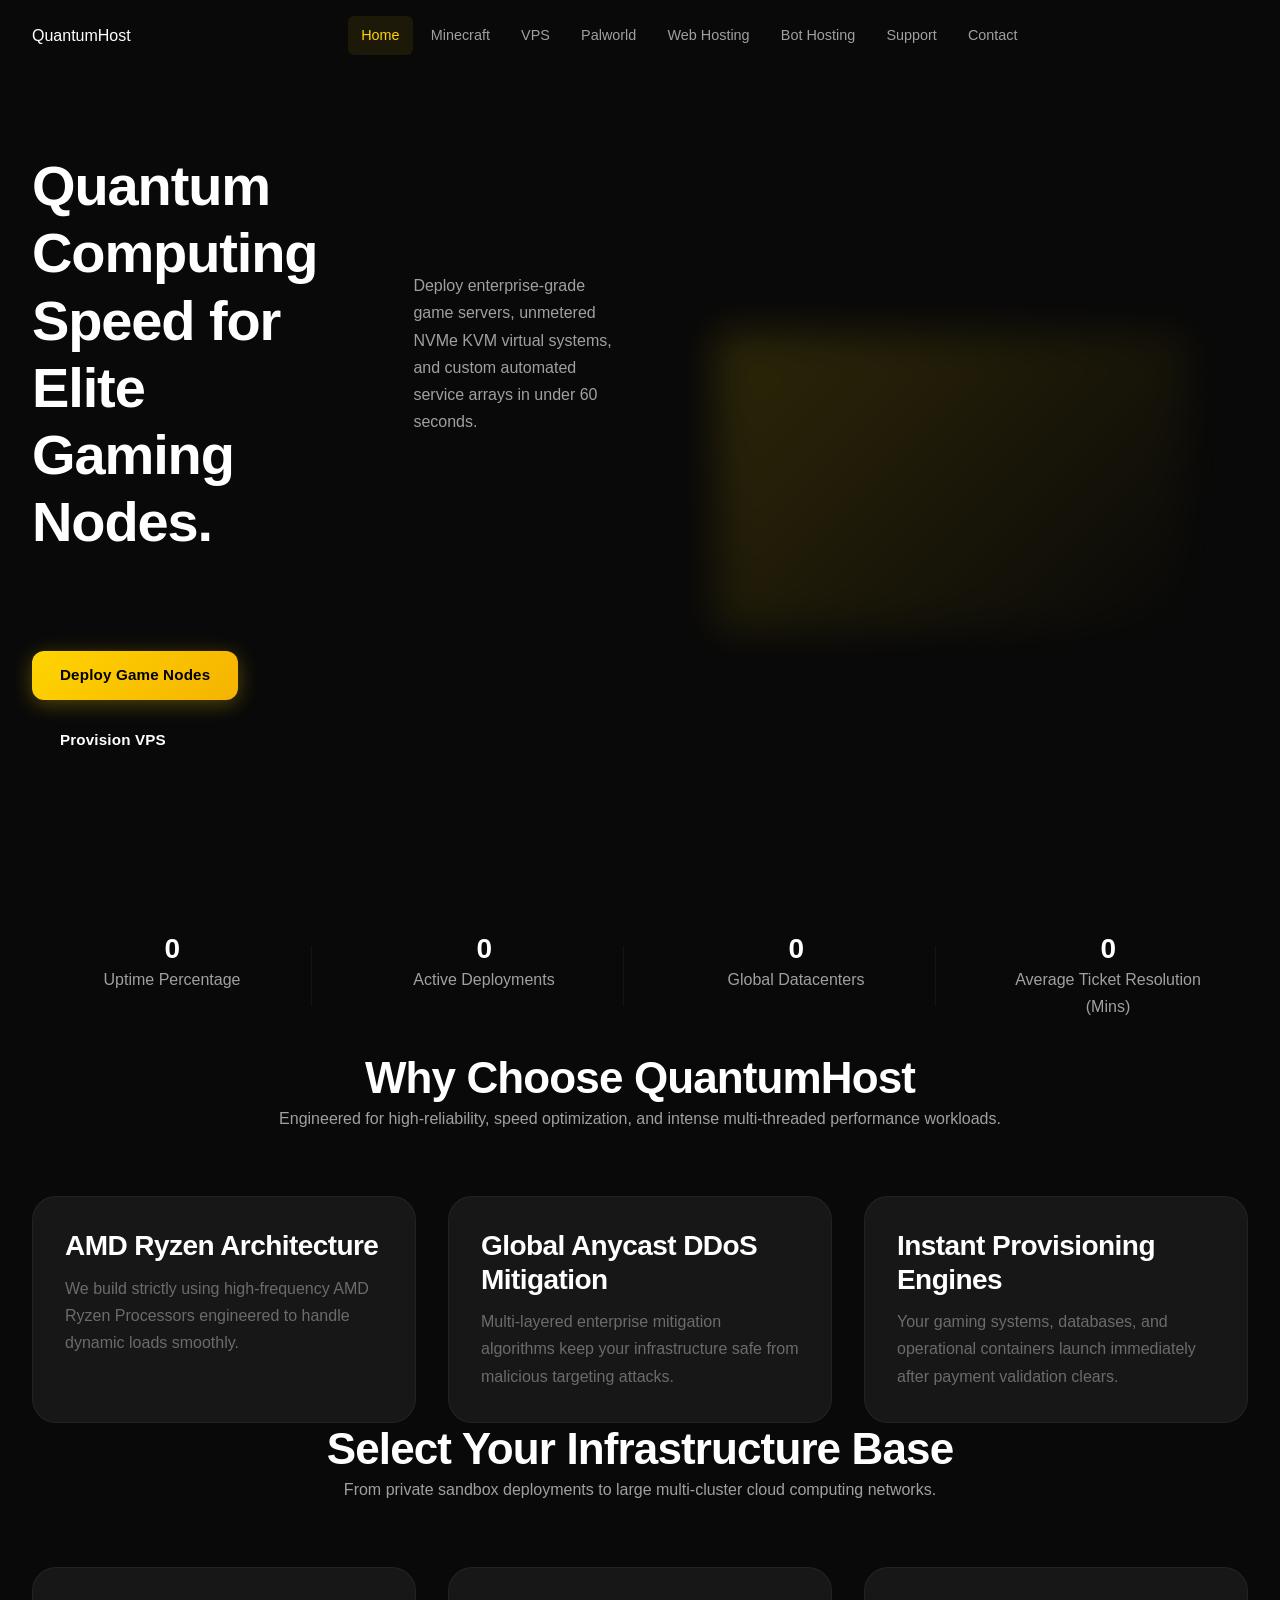
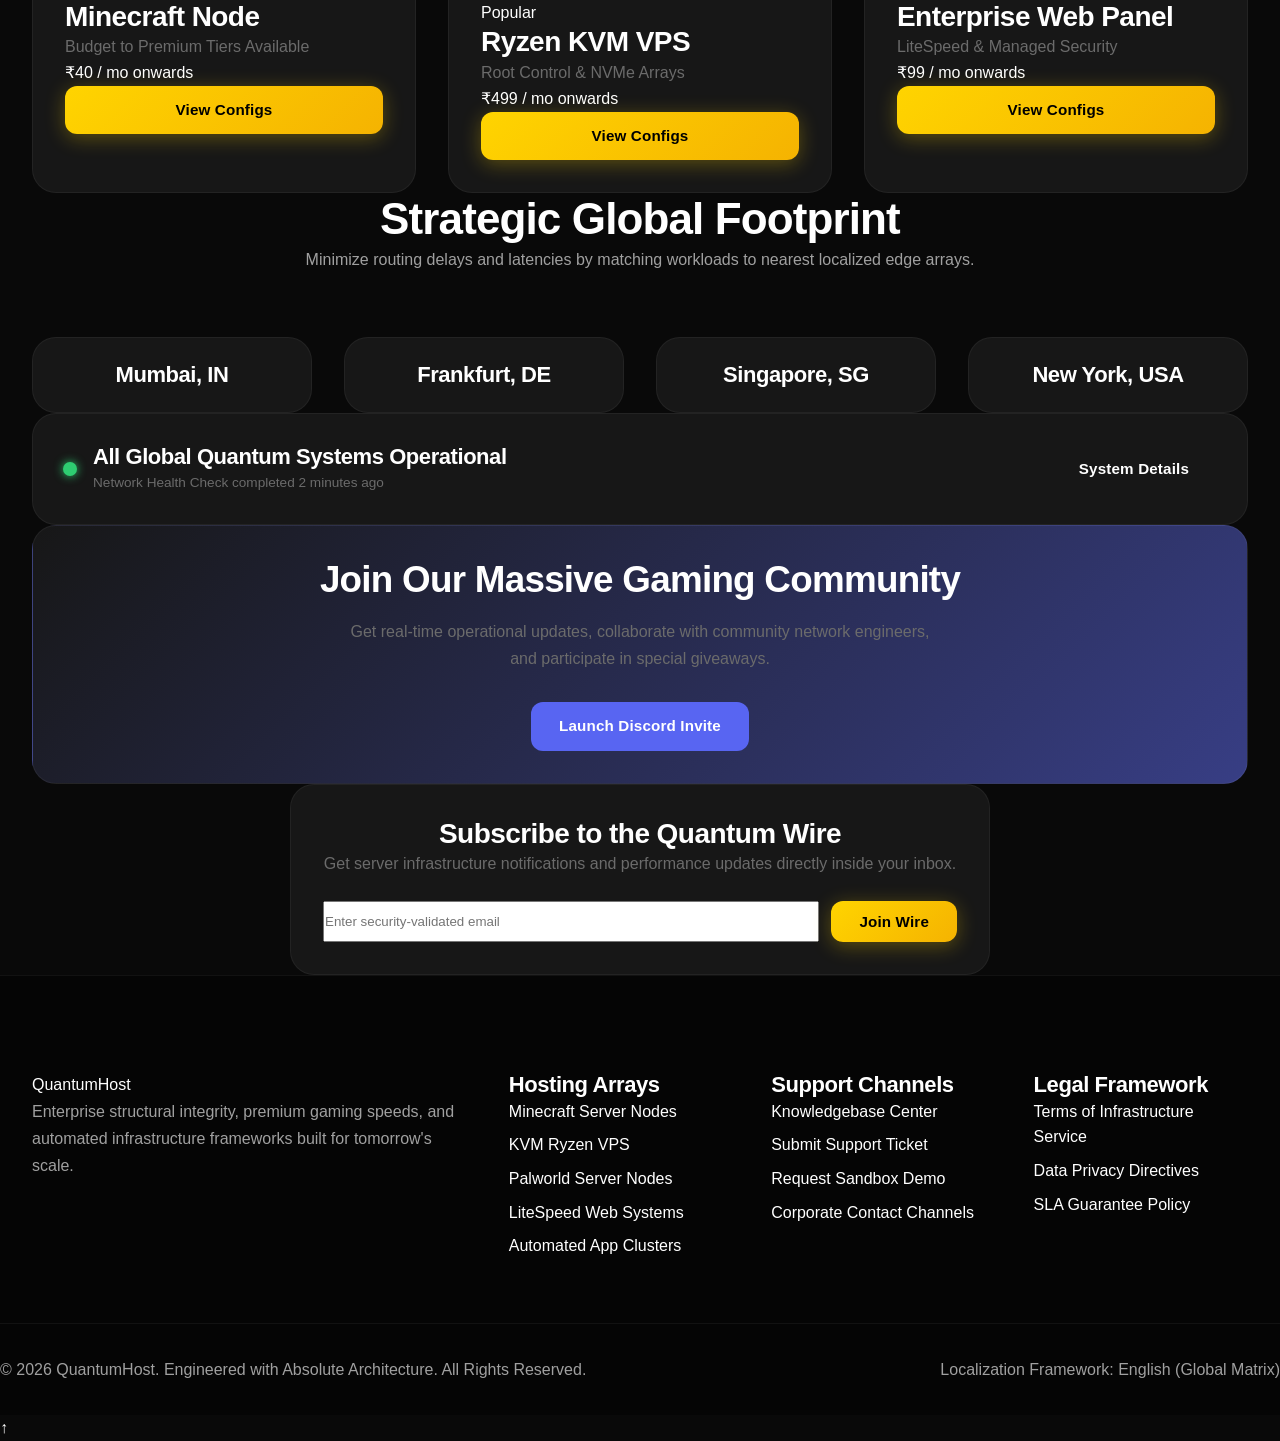
==== commit 5667e981: "Update index.html" ====
--- a/index.html
+++ b/index.html
@@ -1,998 +1,218 @@
 <!DOCTYPE html>
 <html lang="en">
 <head>
-    <!-- ============================================================
-         QuantumHost - Homepage
-         Premium Game Hosting Website
-         ============================================================ -->
-    <meta charset="UTF-8" />
-    <meta name="viewport" content="width=device-width, initial-scale=1.0" />
-    <meta http-equiv="X-UA-Compatible" content="IE=edge" />
-
-    <!-- Primary Meta Tags -->
-    <title>QuantumHost - Premium Game Server Hosting | Minecraft, VPS, Palworld</title>
-    <meta name="title" content="QuantumHost - Premium Game Server Hosting" />
-    <meta name="description" content="QuantumHost offers premium Minecraft, VPS, Palworld, and bot hosting with NVMe SSDs, DDoS protection, and 24/7 support. Starting at ₹40/month." />
-    <meta name="keywords" content="minecraft hosting, vps hosting, palworld hosting, game server hosting, cheap minecraft server, india hosting" />
-    <meta name="author" content="QuantumHost" />
-    <meta name="robots" content="index, follow" />
-
-    <!-- Open Graph / Facebook -->
-    <meta property="og:type" content="website" />
-    <meta property="og:url" content="https://quantumhost.gg/" />
-    <meta property="og:title" content="QuantumHost - Premium Game Server Hosting" />
-    <meta property="og:description" content="Premium Minecraft, VPS, Palworld, and bot hosting with NVMe SSDs, DDoS protection, and 24/7 support. Starting at ₹40/month." />
-    <meta property="og:image" content="assets/images/og-image.png" />
-
-    <!-- Twitter -->
-    <meta property="twitter:card" content="summary_large_image" />
-    <meta property="twitter:url" content="https://quantumhost.gg/" />
-    <meta property="twitter:title" content="QuantumHost - Premium Game Server Hosting" />
-    <meta property="twitter:description" content="Premium Minecraft, VPS, Palworld, and bot hosting. Starting at ₹40/month." />
-    <meta property="twitter:image" content="assets/images/og-image.png" />
-
-    <!-- Favicon -->
-    <link rel="icon" type="image/png" href="assets/images/logo.png" />
-    <link rel="apple-touch-icon" href="assets/images/logo.png" />
-
-    <!-- Fonts -->
-    <link rel="preconnect" href="https://fonts.googleapis.com" />
-    <link rel="preconnect" href="https://fonts.gstatic.com" crossorigin />
-    <link href="https://fonts.googleapis.com/css2?family=Inter:wght@400;500;600;700;800;900&display=swap" rel="stylesheet" />
-
-    <!-- Stylesheet -->
-    <link rel="stylesheet" href="assets/css/style.css" />
-
-    <!-- Theme Color -->
-    <meta name="theme-color" content="#FFD400" />
+    <meta charset="UTF-8">
+    <meta name="viewport" content="width=device-width, initial-scale=1.0">
+    <title>QuantumHost - Elite Enterprise Next-Gen Gaming & Infrastructure Hosting</title>
+    <meta name="description" content="Deploy massive, lightning-fast game nodes, Ryzen powered enterprise VPS solutions, and extreme performance infrastructure hosting powered by QuantumHost technology.">
+    <meta property="og:title" content="QuantumHost - Elite Enterprise Next-Gen Gaming & Infrastructure Hosting">
+    <meta property="og:description" content="Experience cutting-edge speeds, cPanel deployments, automated bot nodes, and instant game configurations.">
+    <meta property="og:type" content="website">
+    <meta name="twitter:card" content="summary_large_image">
+    <link rel="stylesheet" href="assets/css/style.css">
 </head>
 <body>
 
-    <!-- ============================================================
-         LOADING SCREEN
-         ============================================================ -->
-    <div id="loading-screen" aria-hidden="true">
-        <div class="loading-content">
-            <div class="loading-logo">⚡ QuantumHost</div>
-            <div class="loading-bar-wrapper">
-                <div class="loading-bar"></div>
-            </div>
-        </div>
-    </div>
-
-    <!-- ============================================================
-         SCROLL TO TOP BUTTON
-         ============================================================ -->
-    <button id="scroll-top" aria-label="Scroll to top">
-        <svg xmlns="http://www.w3.org/2000/svg" viewBox="0 0 24 24" fill="none" stroke="currentColor" stroke-width="2.5" stroke-linecap="round" stroke-linejoin="round">
-            <polyline points="18 15 12 9 6 15"></polyline>
-        </svg>
-    </button>
-
-    <!-- ============================================================
-         NAVIGATION
-         ============================================================ -->
-    <nav class="navbar" role="navigation" aria-label="Main navigation">
-        <div class="nav-container">
-
-            <!-- Logo -->
-            <a href="index.html" class="nav-logo" aria-label="QuantumHost Home">
-                <div class="nav-logo-icon">Q</div>
-                <span class="nav-logo-text">QuantumHost</span>
-            </a>
-
-            <!-- Desktop Menu -->
-            <ul class="nav-menu" role="list">
-
-                <!-- Services Dropdown -->
-                <li class="nav-item">
-                    <a href="#" class="nav-link" aria-haspopup="true">
-                        Services
-                        <svg xmlns="http://www.w3.org/2000/svg" viewBox="0 0 24 24" fill="none" stroke="currentColor" stroke-width="2" stroke-linecap="round" stroke-linejoin="round">
-                            <polyline points="6 9 12 15 18 9"></polyline>
-                        </svg>
-                    </a>
-                    <div class="nav-dropdown" role="menu">
-                        <a href="minecraft/index.html" class="dropdown-item" role="menuitem">
-                            <svg xmlns="http://www.w3.org/2000/svg" viewBox="0 0 24 24" fill="none" stroke="currentColor" stroke-width="2" stroke-linecap="round" stroke-linejoin="round"><rect x="3" y="3" width="7" height="7"></rect><rect x="14" y="3" width="7" height="7"></rect><rect x="14" y="14" width="7" height="7"></rect><rect x="3" y="14" width="7" height="7"></rect></svg>
-                            Minecraft Hosting
-                        </a>
-                        <a href="vps/index.html" class="dropdown-item" role="menuitem">
-                            <svg xmlns="http://www.w3.org/2000/svg" viewBox="0 0 24 24" fill="none" stroke="currentColor" stroke-width="2" stroke-linecap="round" stroke-linejoin="round"><rect x="2" y="3" width="20" height="14" rx="2" ry="2"></rect><line x1="8" y1="21" x2="16" y2="21"></line><line x1="12" y1="17" x2="12" y2="21"></line></svg>
-                            VPS Hosting
-                        </a>
-                        <a href="palworld/index.html" class="dropdown-item" role="menuitem">
-                            <svg xmlns="http://www.w3.org/2000/svg" viewBox="0 0 24 24" fill="none" stroke="currentColor" stroke-width="2" stroke-linecap="round" stroke-linejoin="round"><circle cx="12" cy="12" r="10"></circle><polygon points="10 8 16 12 10 16 10 8"></polygon></svg>
-                            Palworld Hosting
-                        </a>
-                        <a href="web-hosting/index.html" class="dropdown-item" role="menuitem">
-                            <svg xmlns="http://www.w3.org/2000/svg" viewBox="0 0 24 24" fill="none" stroke="currentColor" stroke-width="2" stroke-linecap="round" stroke-linejoin="round"><circle cx="12" cy="12" r="10"></circle><line x1="2" y1="12" x2="22" y2="12"></line><path d="M12 2a15.3 15.3 0 0 1 4 10 15.3 15.3 0 0 1-4 10 15.3 15.3 0 0 1-4-10 15.3 15.3 0 0 1 4-10z"></path></svg>
-                            Web Hosting
-                        </a>
-                        <a href="bot-hosting/index.html" class="dropdown-item" role="menuitem">
-                            <svg xmlns="http://www.w3.org/2000/svg" viewBox="0 0 24 24" fill="none" stroke="currentColor" stroke-width="2" stroke-linecap="round" stroke-linejoin="round"><rect x="3" y="11" width="18" height="11" rx="2" ry="2"></rect><path d="M7 11V7a5 5 0 0 1 10 0v4"></path></svg>
-                            Bot Hosting
-                        </a>
-                        <a href="demo-server/index.html" class="dropdown-item" role="menuitem">
-                            <svg xmlns="http://www.w3.org/2000/svg" viewBox="0 0 24 24" fill="none" stroke="currentColor" stroke-width="2" stroke-linecap="round" stroke-linejoin="round"><polyline points="22 12 18 12 15 21 9 3 6 12 2 12"></polyline></svg>
-                            Demo Servers
-                        </a>
-                    </div>
-                </li>
-
-                <li class="nav-item">
-                    <a href="minecraft/index.html" class="nav-link">Minecraft</a>
-                </li>
-
-                <li class="nav-item">
-                    <a href="vps/index.html" class="nav-link">VPS</a>
-                </li>
-
-                <li class="nav-item">
-                    <a href="demo-server/index.html" class="nav-link">Free Demo</a>
-                </li>
-
-                <li class="nav-item">
-                    <a href="discord/index.html" class="nav-link">Discord</a>
-                </li>
-
-                <li class="nav-item">
-                    <a href="support/index.html" class="nav-link">Support</a>
-                </li>
-
-                <li class="nav-item">
-                    <a href="contact/index.html" class="nav-link">Contact</a>
-                </li>
+    <nav class="navbar">
+        <div class="container nav-container">
+            <a href="index.html" class="logo">Quantum<span>Host</span></a>
+            <ul class="nav-menu">
+                <li><a href="index.html" class="nav-link active">Home</a></li>
+                <li><a href="minecraft/index.html" class="nav-link">Minecraft</a></li>
+                <li><a href="vps/index.html" class="nav-link">VPS</a></li>
+                <li><a href="palworld/index.html" class="nav-link">Palworld</a></li>
+                <li><a href="web-hosting/index.html" class="nav-link">Web Hosting</a></li>
+                <li><a href="bot-hosting/index.html" class="nav-link">Bot Hosting</a></li>
+                <li><a href="support/index.html" class="nav-link">Support</a></li>
+                <li><a href="contact/index.html" class="nav-link">Contact</a></li>
             </ul>
-
-            <!-- Nav Actions -->
-            <div class="nav-actions">
-                <a href="#" class="btn btn-ghost btn-sm">Login</a>
-                <a href="minecraft/index.html" class="btn btn-primary btn-sm">Get Started</a>
-            </div>
-
-            <!-- Hamburger -->
-            <button class="hamburger" aria-label="Toggle mobile menu" aria-expanded="false">
+            <div class="nav-toggle">
                 <span></span>
                 <span></span>
                 <span></span>
-            </button>
+            </div>
         </div>
     </nav>
 
-    <!-- Mobile Menu -->
-    <div class="mobile-menu" role="navigation" aria-label="Mobile navigation">
-        <a href="index.html" class="mobile-nav-link">🏠 Home</a>
-        <a href="minecraft/index.html" class="mobile-nav-link">⛏️ Minecraft Hosting</a>
-        <a href="vps/index.html" class="mobile-nav-link">🖥️ VPS Hosting</a>
-        <a href="palworld/index.html" class="mobile-nav-link">🎮 Palworld Hosting</a>
-        <a href="web-hosting/index.html" class="mobile-nav-link">🌐 Web Hosting</a>
-        <a href="bot-hosting/index.html" class="mobile-nav-link">🤖 Bot Hosting</a>
-        <a href="demo-server/index.html" class="mobile-nav-link">⚡ Free Demo</a>
-        <a href="discord/index.html" class="mobile-nav-link">💬 Discord</a>
-        <a href="support/index.html" class="mobile-nav-link">🎧 Support</a>
-        <a href="contact/index.html" class="mobile-nav-link">📧 Contact</a>
-        <div class="mobile-nav-actions">
-            <a href="#" class="btn btn-ghost">Login</a>
-            <a href="minecraft/index.html" class="btn btn-primary">Get Started</a>
-        </div>
-    </div>
-
-    <!-- ============================================================
-         MAIN CONTENT
-         ============================================================ -->
-    <main>
-
-        <!-- ============================================================
-             HERO SECTION
-             ============================================================ -->
-        <section class="hero" aria-label="Hero section">
-            <div class="hero-bg">
-                <div class="hero-bg-gradient"></div>
-                <div class="hero-grid"></div>
-                <div class="hero-particles" aria-hidden="true"></div>
-            </div>
-
-            <div class="hero-container">
-                <div class="hero-content">
-
-                    <!-- Hero Text -->
-                    <div class="hero-text">
-                        <div class="hero-badge">
-                            <span class="pulse-dot"></span>
-                            🚀 India's #1 Game Hosting Provider
-                        </div>
-
-                        <h1 class="hero-title">
-                            Host Your Game<br />
-                            Server with<br />
-                            <span class="gradient-text">Lightning Speed</span>
-                        </h1>
-
-                        <p class="hero-description">
-                            Experience premium game hosting with NVMe SSDs, enterprise DDoS protection, and instant deployment. Minecraft, VPS, Palworld & more — all starting at just ₹40/month.
-                        </p>
-
-                        <div class="hero-actions">
-                            <a href="minecraft/index.html" class="btn btn-primary btn-lg">
-                                <svg xmlns="http://www.w3.org/2000/svg" width="20" height="20" viewBox="0 0 24 24" fill="none" stroke="currentColor" stroke-width="2" stroke-linecap="round" stroke-linejoin="round"><polygon points="13 2 3 14 12 14 11 22 21 10 12 10 13 2"></polygon></svg>
-                                Start Hosting Now
-                            </a>
-                            <a href="demo-server/index.html" class="btn btn-outline btn-lg">
-                                <svg xmlns="http://www.w3.org/2000/svg" width="20" height="20" viewBox="0 0 24 24" fill="none" stroke="currentColor" stroke-width="2" stroke-linecap="round" stroke-linejoin="round"><circle cx="12" cy="12" r="10"></circle><polygon points="10 8 16 12 10 16 10 8"></polygon></svg>
-                                Try Free Demo
-                            </a>
-                        </div>
-
-                        <div class="hero-stats-row">
-                            <div class="hero-stat">
-                                <div class="hero-stat-number" data-counter="5000" data-suffix="+" data-duration="2000">0+</div>
-                                <div class="hero-stat-label">Active Servers</div>
-                            </div>
-                            <div class="hero-stat-divider"></div>
-                            <div class="hero-stat">
-                                <div class="hero-stat-number" data-counter="99.9" data-suffix="%" data-decimals="1" data-duration="2000">0%</div>
-                                <div class="hero-stat-label">Uptime SLA</div>
-                            </div>
-                            <div class="hero-stat-divider"></div>
-                            <div class="hero-stat">
-                                <div class="hero-stat-number" data-counter="24" data-suffix="/7" data-duration="1000">0/7</div>
-                                <div class="hero-stat-label">Support</div>
-                            </div>
-                        </div>
-                    </div>
-
-                    <!-- Hero Visual -->
-                    <div class="hero-visual" aria-hidden="true">
-                        <div class="hero-server-card">
-                            <div class="server-card-header">
-                                <span class="server-card-title">⚡ QuantumHost Control Panel</span>
-                                <span class="server-status">
-                                    <span class="status-dot"></span>
-                                    Online
-                                </span>
-                            </div>
-
-                            <div class="server-metrics">
-                                <div class="metric-item">
-                                    <div class="metric-label">CPU Usage</div>
-                                    <div class="metric-value">34 <span>%</span></div>
-                                    <div class="metric-bar">
-                                        <div class="metric-bar-fill" style="width: 34%"></div>
-                                    </div>
-                                </div>
-                                <div class="metric-item">
-                                    <div class="metric-label">RAM Usage</div>
-                                    <div class="metric-value">6.2 <span>/ 8GB</span></div>
-                                    <div class="metric-bar">
-                                        <div class="metric-bar-fill" style="width: 77%"></div>
-                                    </div>
-                                </div>
-                                <div class="metric-item">
-                                    <div class="metric-label">Network</div>
-                                    <div class="metric-value">1.2 <span>Gbps</span></div>
-                                    <div class="metric-bar">
-                                        <div class="metric-bar-fill" style="width: 60%"></div>
-                                    </div>
-                                </div>
-                                <div class="metric-item">
-                                    <div class="metric-label">Players</div>
-                                    <div class="metric-value">47 <span>/ 100</span></div>
-                                    <div class="metric-bar">
-                                        <div class="metric-bar-fill" style="width: 47%"></div>
-                                    </div>
-                                </div>
-                            </div>
-
-                            <div class="server-console">
-                                <div class="console-line">
-                                    <span class="console-time">[12:34:01]</span>
-                                    <span class="console-text">[Server] Done (1.847s)! For help, type "help"</span>
-                                </div>
-                                <div class="console-line">
-                                    <span class="console-time">[12:34:15]</span>
-                                    <span class="console-text info">[Server] Player Steve joined the game</span>
-                                </div>
-                                <div class="console-line">
-                                    <span class="console-time">[12:35:02]</span>
-                                    <span class="console-text">[Server] Player Alex joined the game</span>
-                                </div>
-                                <div class="console-line">
-                                    <span class="console-time">[12:36:44]</span>
-                                    <span class="console-text warn">[Backup] Auto-backup completed successfully</span>
-                                </div>
-                            </div>
-                        </div>
-
-                        <!-- Floating Cards -->
-                        <div class="floating-card floating-card-1">
-                            <div class="floating-card-icon">⚡</div>
-                            <div class="floating-card-text">
-                                <strong>NVMe SSD</strong>
-                                <span>10x Faster</span>
-                            </div>
-                        </div>
-
-                        <div class="floating-card floating-card-2">
-                            <div class="floating-card-icon">🛡️</div>
-                            <div class="floating-card-text">
-                                <strong>DDoS Protected</strong>
-                                <span>Always Secure</span>
-                            </div>
-                        </div>
-
-                        <div class="floating-card floating-card-3">
-                            <div class="floating-card-icon">🌍</div>
-                            <div class="floating-card-text">
-                                <strong>4 Locations</strong>
-                                <span>Low Latency</span>
-                            </div>
-                        </div>
-                    </div>
-                </div>
-            </div>
-        </section>
-
-        <!-- ============================================================
-             STATISTICS SECTION
-             ============================================================ -->
-        <section class="stats-section" aria-label="Statistics">
-            <div class="container">
-                <div class="stats-grid">
-
-                    <div class="stat-item reveal">
-                        <div class="stat-icon">
-                            <svg xmlns="http://www.w3.org/2000/svg" viewBox="0 0 24 24" fill="none" stroke="currentColor" stroke-width="2" stroke-linecap="round" stroke-linejoin="round"><rect x="2" y="3" width="20" height="14" rx="2" ry="2"></rect><line x1="8" y1="21" x2="16" y2="21"></line><line x1="12" y1="17" x2="12" y2="21"></line></svg>
-                        </div>
-                        <div class="stat-number" data-counter="5000" data-suffix="+" data-duration="2000">0+</div>
-                        <div class="stat-label">Active Servers</div>
-                    </div>
-
-                    <div class="stat-item reveal delay-1">
-                        <div class="stat-icon">
-                            <svg xmlns="http://www.w3.org/2000/svg" viewBox="0 0 24 24" fill="none" stroke="currentColor" stroke-width="2" stroke-linecap="round" stroke-linejoin="round"><path d="M17 21v-2a4 4 0 0 0-4-4H5a4 4 0 0 0-4 4v2"></path><circle cx="9" cy="7" r="4"></circle><path d="M23 21v-2a4 4 0 0 0-3-3.87"></path><path d="M16 3.13a4 4 0 0 1 0 7.75"></path></svg>
-                        </div>
-                        <div class="stat-number" data-counter="12000" data-suffix="+" data-duration="2000">0+</div>
-                        <div class="stat-label">Happy Customers</div>
-                    </div>
-
-                    <div class="stat-item reveal delay-2">
-                        <div class="stat-icon">
-                            <svg xmlns="http://www.w3.org/2000/svg" viewBox="0 0 24 24" fill="none" stroke="currentColor" stroke-width="2" stroke-linecap="round" stroke-linejoin="round"><polyline points="22 12 18 12 15 21 9 3 6 12 2 12"></polyline></svg>
-                        </div>
-                        <div class="stat-number" data-counter="99.9" data-suffix="%" data-decimals="1" data-duration="2000">0%</div>
-                        <div class="stat-label">Uptime Guarantee</div>
-                    </div>
-
-                    <div class="stat-item reveal delay-3">
-                        <div class="stat-icon">
-                            <svg xmlns="http://www.w3.org/2000/svg" viewBox="0 0 24 24" fill="none" stroke="currentColor" stroke-width="2" stroke-linecap="round" stroke-linejoin="round"><circle cx="12" cy="12" r="10"></circle><polyline points="12 6 12 12 16 14"></polyline></svg>
-                        </div>
-                        <div class="stat-number" data-counter="3" data-suffix=" Min" data-duration="1000">0 Min</div>
-                        <div class="stat-label">Avg. Response Time</div>
-                    </div>
-
-                </div>
-            </div>
-        </section>
-
-        <!-- ============================================================
-             WHY CHOOSE US SECTION
-             ============================================================ -->
-        <section class="why-section section-padding" aria-label="Why choose QuantumHost">
-            <div class="container">
-
-                <div class="section-header">
-                    <div class="section-badge">
-                        <svg xmlns="http://www.w3.org/2000/svg" viewBox="0 0 24 24" fill="none" stroke="currentColor" stroke-width="2" stroke-linecap="round" stroke-linejoin="round"><polygon points="12 2 15.09 8.26 22 9.27 17 14.14 18.18 21.02 12 17.77 5.82 21.02 7 14.14 2 9.27 8.91 8.26 12 2"></polygon></svg>
-                        Why QuantumHost
-                    </div>
-                    <h2 class="section-title">Built for <span>Gamers</span>, Powered by Enterprise</h2>
-                    <p class="section-subtitle">We combine cutting-edge hardware with gaming-optimized software to deliver the best possible experience for you and your players.</p>
-                </div>
-
-                <div class="why-grid">
-
-                    <div class="why-card reveal">
-                        <div class="why-card-icon">
-                            <svg xmlns="http://www.w3.org/2000/svg" viewBox="0 0 24 24" fill="none" stroke="currentColor" stroke-width="2" stroke-linecap="round" stroke-linejoin="round"><polygon points="13 2 3 14 12 14 11 22 21 10 12 10 13 2"></polygon></svg>
-                        </div>
-                        <h3 class="why-card-title">NVMe SSD Storage</h3>
-                        <p class="why-card-desc">All servers run on enterprise-grade NVMe SSDs delivering 10x faster read/write speeds compared to traditional hard drives. Your world loads instantly.</p>
-                    </div>
-
-                    <div class="why-card reveal delay-1">
-                        <div class="why-card-icon">
-                            <svg xmlns="http://www.w3.org/2000/svg" viewBox="0 0 24 24" fill="none" stroke="currentColor" stroke-width="2" stroke-linecap="round" stroke-linejoin="round"><path d="M12 22s8-4 8-10V5l-8-3-8 3v7c0 6 8 10 8 10z"></path></svg>
-                        </div>
-                        <h3 class="why-card-title">Enterprise DDoS Protection</h3>
-                        <p class="why-card-desc">Multi-layered DDoS mitigation with up to 1Tbps protection capacity. Your server stays online even during the most intense attacks.</p>
-                    </div>
-
-                    <div class="why-card reveal delay-2">
-                        <div class="why-card-icon">
-                            <svg xmlns="http://www.w3.org/2000/svg" viewBox="0 0 24 24" fill="none" stroke="currentColor" stroke-width="2" stroke-linecap="round" stroke-linejoin="round"><polyline points="22 12 18 12 15 21 9 3 6 12 2 12"></polyline></svg>
-                        </div>
-                        <h3 class="why-card-title">Ultra-Low Latency</h3>
-                        <p class="why-card-desc">Strategically placed data centers across India and globally ensure sub-10ms latency for most players. Say goodbye to lag forever.</p>
-                    </div>
-
-                    <div class="why-card reveal delay-3">
-                        <div class="why-card-icon">
-                            <svg xmlns="http://www.w3.org/2000/svg" viewBox="0 0 24 24" fill="none" stroke="currentColor" stroke-width="2" stroke-linecap="round" stroke-linejoin="round"><circle cx="12" cy="12" r="10"></circle><polyline points="12 6 12 12 16 14"></polyline></svg>
-                        </div>
-                        <h3 class="why-card-title">24/7 Expert Support</h3>
-                        <p class="why-card-desc">Our team of gaming experts is available around the clock via Discord, live chat, and ticket system. Average response time under 3 minutes.</p>
-                    </div>
-
-                    <div class="why-card reveal delay-4">
-                        <div class="why-card-icon">
-                            <svg xmlns="http://www.w3.org/2000/svg" viewBox="0 0 24 24" fill="none" stroke="currentColor" stroke-width="2" stroke-linecap="round" stroke-linejoin="round"><polyline points="1 4 1 10 7 10"></polyline><path d="M3.51 15a9 9 0 1 0 .49-3.51"></path></svg>
-                        </div>
-                        <h3 class="why-card-title">Instant Deployment</h3>
-                        <p class="why-card-desc">Your server is live within 60 seconds of payment. No waiting, no manual setup. Choose your game, pick a plan, and start playing immediately.</p>
-                    </div>
-
-                    <div class="why-card reveal delay-5">
-                        <div class="why-card-icon">
-                            <svg xmlns="http://www.w3.org/2000/svg" viewBox="0 0 24 24" fill="none" stroke="currentColor" stroke-width="2" stroke-linecap="round" stroke-linejoin="round"><line x1="12" y1="1" x2="12" y2="23"></line><path d="M17 5H9.5a3.5 3.5 0 0 0 0 7h5a3.5 3.5 0 0 1 0 7H6"></path></svg>
-                        </div>
-                        <h3 class="why-card-title">Affordable Pricing</h3>
-                        <p class="why-card-desc">Premium hosting doesn't have to break the bank. Our plans start at just ₹40/month with no hidden fees, no contracts, and easy upgrades.</p>
-                    </div>
-
-                </div>
-            </div>
-        </section>
-
-        <!-- ============================================================
-             HOSTING PLANS SECTION
-             ============================================================ -->
-        <section class="plans-section section-padding" aria-label="Hosting plans">
-            <div class="container">
-
-                <div class="section-header">
-                    <div class="section-badge">
-                        <svg xmlns="http://www.w3.org/2000/svg" viewBox="0 0 24 24" fill="none" stroke="currentColor" stroke-width="2" stroke-linecap="round" stroke-linejoin="round"><rect x="2" y="3" width="20" height="14" rx="2" ry="2"></rect><line x1="8" y1="21" x2="16" y2="21"></line><line x1="12" y1="17" x2="12" y2="21"></line></svg>
-                        Our Services
-                    </div>
-                    <h2 class="section-title">Choose Your <span>Perfect Plan</span></h2>
-                    <p class="section-subtitle">From budget-friendly to enterprise-grade, we have the right hosting solution for every type of gamer and project.</p>
-                </div>
-
-                <!-- Plan Tabs -->
-                <div class="plans-tabs">
-                    <button class="plan-tab active" data-tab="all">
-                        <svg xmlns="http://www.w3.org/2000/svg" width="16" height="16" viewBox="0 0 24 24" fill="none" stroke="currentColor" stroke-width="2" stroke-linecap="round" stroke-linejoin="round"><rect x="3" y="3" width="7" height="7"></rect><rect x="14" y="3" width="7" height="7"></rect><rect x="14" y="14" width="7" height="7"></rect><rect x="3" y="14" width="7" height="7"></rect></svg>
-                        All Plans
-                    </button>
-                    <button class="plan-tab" data-tab="minecraft">⛏️ Minecraft</button>
-                    <button class="plan-tab" data-tab="vps">🖥️ VPS</button>
-                    <button class="plan-tab" data-tab="web">🌐 Web</button>
-                    <button class="plan-tab" data-tab="bot">🤖 Bot</button>
-                </div>
-
-                <!-- Plans Grid -->
-                <div class="plans-grid">
-
-                    <!-- Minecraft Budget -->
-                    <div class="plan-card reveal" data-type="minecraft">
-                        <div class="plan-tier">Minecraft</div>
-                        <div class="plan-name">Budget Starter</div>
-                        <div class="plan-price">
-                            <div class="plan-price-amount">₹40</div>
-                            <div class="plan-price-period">/month</div>
-                        </div>
-                        <div class="plan-specs">
-                            <div class="plan-spec">
-                                <span class="plan-spec-label">RAM</span>
-                                <span class="plan-spec-value">2 GB</span>
-                            </div>
-                            <div class="plan-spec">
-                                <span class="plan-spec-label">Storage</span>
-                                <span class="plan-spec-value">10 GB NVMe</span>
-                            </div>
-                            <div class="plan-spec">
-                                <span class="plan-spec-label">CPU</span>
-                                <span class="plan-spec-value">2 vCores</span>
-                            </div>
-                            <div class="plan-spec">
-                                <span class="plan-spec-label">Players</span>
-                                <span class="plan-spec-value">~20</span>
-                            </div>
-                        </div>
-                        <ul class="plan-features">
-                            <li class="plan-feature">
-                                <svg xmlns="http://www.w3.org/2000/svg" viewBox="0 0 24 24" fill="none" stroke="currentColor" stroke-width="2.5" stroke-linecap="round" stroke-linejoin="round"><polyline points="20 6 9 17 4 12"></polyline></svg>
-                                Instant Setup
-                            </li>
-                            <li class="plan-feature">
-                                <svg xmlns="http://www.w3.org/2000/svg" viewBox="0 0 24 24" fill="none" stroke="currentColor" stroke-width="2.5" stroke-linecap="round" stroke-linejoin="round"><polyline points="20 6 9 17 4 12"></polyline></svg>
-                                DDoS Protection
-                            </li>
-                            <li class="plan-feature">
-                                <svg xmlns="http://www.w3.org/2000/svg" viewBox="0 0 24 24" fill="none" stroke="currentColor" stroke-width="2.5" stroke-linecap="round" stroke-linejoin="round"><polyline points="20 6 9 17 4 12"></polyline></svg>
-                                Pterodactyl Panel
-                            </li>
-                            <li class="plan-feature">
-                                <svg xmlns="http://www.w3.org/2000/svg" viewBox="0 0 24 24" fill="none" stroke="currentColor" stroke-width="2.5" stroke-linecap="round" stroke-linejoin="round"><polyline points="20 6 9 17 4 12"></polyline></svg>
-                                24/7 Support
-                            </li>
-                        </ul>
-                        <a href="minecraft/index.html" class="btn btn-outline">Order Now</a>
-                    </div>
-
-                    <!-- Minecraft Premium -->
-                    <div class="plan-card featured reveal delay-1" data-type="minecraft">
-                        <div class="plan-featured-badge">Most Popular</div>
-                        <div class="plan-tier">Minecraft</div>
-                        <div class="plan-name">Premium Pro</div>
-                        <div class="plan-price">
-                            <div class="plan-price-amount">₹399</div>
-                            <div class="plan-price-period">/month</div>
-                        </div>
-                        <div class="plan-specs">
-                            <div class="plan-spec">
-                                <span class="plan-spec-label">RAM</span>
-                                <span class="plan-spec-value">8 GB</span>
-                            </div>
-                            <div class="plan-spec">
-                                <span class="plan-spec-label">Storage</span>
-                                <span class="plan-spec-value">30 GB NVMe</span>
-                            </div>
-                            <div class="plan-spec">
-                                <span class="plan-spec-label">CPU</span>
-                                <span class="plan-spec-value">4 vCores</span>
-                            </div>
-                            <div class="plan-spec">
-                                <span class="plan-spec-label">Players</span>
-                                <span class="plan-spec-value">~80</span>
-                            </div>
-                        </div>
-                        <ul class="plan-features">
-                            <li class="plan-feature">
-                                <svg xmlns="http://www.w3.org/2000/svg" viewBox="0 0 24 24" fill="none" stroke="currentColor" stroke-width="2.5" stroke-linecap="round" stroke-linejoin="round"><polyline points="20 6 9 17 4 12"></polyline></svg>
-                                Everything in Budget
-                            </li>
-                            <li class="plan-feature">
-                                <svg xmlns="http://www.w3.org/2000/svg" viewBox="0 0 24 24" fill="none" stroke="currentColor" stroke-width="2.5" stroke-linecap="round" stroke-linejoin="round"><polyline points="20 6 9 17 4 12"></polyline></svg>
-                                Free Subdomain
-                            </li>
-                            <li class="plan-feature">
-                                <svg xmlns="http://www.w3.org/2000/svg" viewBox="0 0 24 24" fill="none" stroke="currentColor" stroke-width="2.5" stroke-linecap="round" stroke-linejoin="round"><polyline points="20 6 9 17 4 12"></polyline></svg>
-                                Daily Backups
-                            </li>
-                            <li class="plan-feature">
-                                <svg xmlns="http://www.w3.org/2000/svg" viewBox="0 0 24 24" fill="none" stroke="currentColor" stroke-width="2.5" stroke-linecap="round" stroke-linejoin="round"><polyline points="20 6 9 17 4 12"></polyline></svg>
-                                Plugin Support
-                            </li>
-                        </ul>
-                        <a href="minecraft/index.html" class="btn btn-primary">Order Now</a>
-                    </div>
-
-                    <!-- VPS Plan -->
-                    <div class="plan-card reveal delay-2" data-type="vps">
-                        <div class="plan-tier">VPS</div>
-                        <div class="plan-name">VPS Starter</div>
-                        <div class="plan-price">
-                            <div class="plan-price-amount">₹299</div>
-                            <div class="plan-price-period">/month</div>
-                        </div>
-                        <div class="plan-specs">
-                            <div class="plan-spec">
-                                <span class="plan-spec-label">RAM</span>
-                                <span class="plan-spec-value">2 GB</span>
-                            </div>
-                            <div class="plan-spec">
-                                <span class="plan-spec-label">Storage</span>
-                                <span class="plan-spec-value">40 GB NVMe</span>
-                            </div>
-                            <div class="plan-spec">
-                                <span class="plan-spec-label">CPU</span>
-                                <span class="plan-spec-value">2 vCores</span>
-                            </div>
-                            <div class="plan-spec">
-                                <span class="plan-spec-label">Bandwidth</span>
-                                <span class="plan-spec-value">2 TB</span>
-                            </div>
-                        </div>
-                        <ul class="plan-features">
-                            <li class="plan-feature">
-                                <svg xmlns="http://www.w3.org/2000/svg" viewBox="0 0 24 24" fill="none" stroke="currentColor" stroke-width="2.5" stroke-linecap="round" stroke-linejoin="round"><polyline points="20 6 9 17 4 12"></polyline></svg>
-                                KVM Virtualization
-                            </li>
-                            <li class="plan-feature">
-                                <svg xmlns="http://www.w3.org/2000/svg" viewBox="0 0 24 24" fill="none" stroke="currentColor" stroke-width="2.5" stroke-linecap="round" stroke-linejoin="round"><polyline points="20 6 9 17 4 12"></polyline></svg>
-                                Full Root Access
-                            </li>
-                            <li class="plan-feature">
-                                <svg xmlns="http://www.w3.org/2000/svg" viewBox="0 0 24 24" fill="none" stroke="currentColor" stroke-width="2.5" stroke-linecap="round" stroke-linejoin="round"><polyline points="20 6 9 17 4 12"></polyline></svg>
-                                Dedicated IPv4
-                            </li>
-                            <li class="plan-feature">
-                                <svg xmlns="http://www.w3.org/2000/svg" viewBox="0 0 24 24" fill="none" stroke="currentColor" stroke-width="2.5" stroke-linecap="round" stroke-linejoin="round"><polyline points="20 6 9 17 4 12"></polyline></svg>
-                                DDoS Protection
-                            </li>
-                        </ul>
-                        <a href="vps/index.html" class="btn btn-outline">Order Now</a>
-                    </div>
-
-                    <!-- Web Hosting Plan -->
-                    <div class="plan-card reveal delay-3" data-type="web">
-                        <div class="plan-tier">Web Hosting</div>
-                        <div class="plan-name">Starter Site</div>
-                        <div class="plan-price">
-                            <div class="plan-price-amount">₹99</div>
-                            <div class="plan-price-period">/month</div>
-                        </div>
-                        <div class="plan-specs">
-                            <div class="plan-spec">
-                                <span class="plan-spec-label">Storage</span>
-                                <span class="plan-spec-value">10 GB SSD</span>
-                            </div>
-                            <div class="plan-spec">
-                                <span class="plan-spec-label">Bandwidth</span>
-                                <span class="plan-spec-value">Unlimited</span>
-                            </div>
-                            <div class="plan-spec">
-                                <span class="plan-spec-label">Domains</span>
-                                <span class="plan-spec-value">1</span>
-                            </div>
-                            <div class="plan-spec">
-                                <span class="plan-spec-label">SSL</span>
-                                <span class="plan-spec-value">Free</span>
-                            </div>
-                        </div>
-                        <ul class="plan-features">
-                            <li class="plan-feature">
-                                <svg xmlns="http://www.w3.org/2000/svg" viewBox="0 0 24 24" fill="none" stroke="currentColor" stroke-width="2.5" stroke-linecap="round" stroke-linejoin="round"><polyline points="20 6 9 17 4 12"></polyline></svg>
-                                cPanel Access
-                            </li>
-                            <li class="plan-feature">
-                                <svg xmlns="http://www.w3.org/2000/svg" viewBox="0 0 24 24" fill="none" stroke="currentColor" stroke-width="2.5" stroke-linecap="round" stroke-linejoin="round"><polyline points="20 6 9 17 4 12"></polyline></svg>
-                                LiteSpeed Server
-                            </li>
-                            <li class="plan-feature">
-                                <svg xmlns="http://www.w3.org/2000/svg" viewBox="0 0 24 24" fill="none" stroke="currentColor" stroke-width="2.5" stroke-linecap="round" stroke-linejoin="round"><polyline points="20 6 9 17 4 12"></polyline></svg>
-                                Daily Backups
-                            </li>
-                            <li class="plan-feature">
-                                <svg xmlns="http://www.w3.org/2000/svg" viewBox="0 0 24 24" fill="none" stroke="currentColor" stroke-width="2.5" stroke-linecap="round" stroke-linejoin="round"><polyline points="20 6 9 17 4 12"></polyline></svg>
-                                One-Click WordPress
-                            </li>
-                        </ul>
-                        <a href="web-hosting/index.html" class="btn btn-outline">Order Now</a>
-                    </div>
-
-                </div>
-
-                <div style="text-align: center; margin-top: 2.5rem;">
-                    <a href="minecraft/index.html" class="btn btn-ghost btn-lg">View All Plans →</a>
-                </div>
-
-            </div>
-        </section>
-
-        <!-- ============================================================
-             SERVER LOCATIONS SECTION
-             ============================================================ -->
-        <section class="locations-section section-padding" aria-label="Server locations">
-            <div class="container">
-
-                <div class="section-header">
-                    <div class="section-badge">
-                        <svg xmlns="http://www.w3.org/2000/svg" viewBox="0 0 24 24" fill="none" stroke="currentColor" stroke-width="2" stroke-linecap="round" stroke-linejoin="round"><circle cx="12" cy="12" r="10"></circle><line x1="2" y1="12" x2="22" y2="12"></line><path d="M12 2a15.3 15.3 0 0 1 4 10 15.3 15.3 0 0 1-4 10 15.3 15.3 0 0 1-4-10 15.3 15.3 0 0 1 4-10z"></path></svg>
-                        Global Network
-                    </div>
-                    <h2 class="section-title">Servers Across <span>4 Locations</span></h2>
-                    <p class="section-subtitle">Our strategically placed data centers ensure low latency for players worldwide. Choose the location closest to your community.</p>
-                </div>
-
-                <!-- Map Visual -->
-                <div class="locations-map reveal">
-                    <div class="map-grid"></div>
-                    <div class="location-points">
-                        <div class="location-point">
-                            <div class="location-dot"></div>
-                            <div class="location-name">Mumbai, India</div>
-                            <div class="location-ping">~8ms</div>
-                        </div>
-                        <div class="location-point">
-                            <div class="location-dot"></div>
-                            <div class="location-name">Delhi, India</div>
-                            <div class="location-ping">~12ms</div>
-                        </div>
-                        <div class="location-point">
-                            <div class="location-dot"></div>
-                            <div class="location-name">Singapore</div>
-                            <div class="location-ping">~35ms</div>
-                        </div>
-                        <div class="location-point">
-                            <div class="location-dot"></div>
-                            <div class="location-name">Frankfurt, EU</div>
-                            <div class="location-ping">~120ms</div>
-                        </div>
-                    </div>
-                </div>
-
-                <!-- Location Cards -->
-                <div class="locations-grid">
-
-                    <div class="location-card reveal">
-                        <div class="location-flag">🇮🇳</div>
-                        <div class="location-info">
-                            <div class="location-city">Mumbai</div>
-                            <div class="location-country">India — Primary</div>
-                        </div>
-                        <div class="location-latency">
-                            <div class="latency-value">~8ms</div>
-                            <div class="latency-label">avg ping</div>
-                        </div>
-                    </div>
-
-                    <div class="location-card reveal delay-1">
-                        <div class="location-flag">🇮🇳</div>
-                        <div class="location-info">
-                            <div class="location-city">Delhi NCR</div>
-                            <div class="location-country">India — North</div>
-                        </div>
-                        <div class="location-latency">
-                            <div class="latency-value">~12ms</div>
-                            <div class="latency-label">avg ping</div>
-                        </div>
-                    </div>
-
-                    <div class="location-card reveal delay-2">
-                        <div class="location-flag">🇸🇬</div>
-                        <div class="location-info">
-                            <div class="location-city">Singapore</div>
-                            <div class="location-country">Asia Pacific</div>
-                        </div>
-                        <div class="location-latency">
-                            <div class="latency-value">~35ms</div>
-                            <div class="latency-label">avg ping</div>
-                        </div>
-                    </div>
-
-                    <div class="location-card reveal delay-3">
-                        <div class="location-flag">🇩🇪</div>
-                        <div class="location-info">
-                            <div class="location-city">Frankfurt</div>
-                            <div class="location-country">Europe</div>
-                        </div>
-                        <div class="location-latency">
-                            <div class="latency-value">~120ms</div>
-                            <div class="latency-label">avg ping</div>
-                        </div>
-                    </div>
-
-                </div>
-            </div>
-        </section>
-
-        <!-- ============================================================
-             MINECRAFT FEATURES SECTION
-             ============================================================ -->
-        <section class="mc-features-section section-padding" aria-label="Minecraft features">
-            <div class="container">
-                <div class="mc-features-content">
-
-                    <!-- Visual -->
-                    <div class="mc-features-visual reveal-left">
-                        <div class="mc-panel">
-                            <div class="mc-panel-header">
-                                <div class="panel-dots">
-                                    <span class="panel-dot red"></span>
-                                    <span class="panel-dot yellow"></span>
-                                    <span class="panel-dot green"></span>
-                                </div>
-                                <span class="panel-title">Supported Server Software</span>
-                            </div>
-                            <div class="mc-panel-body">
-                                <div class="mc-version-list">
-                                    <div class="mc-version-item">
-                                        <span class="mc-version-name">Paper MC</span>
-                                        <span class="mc-version-type badge badge-success">Recommended</span>
-                                    </div>
-                                    <div class="mc-version-item">
-                                        <span class="mc-version-name">Spigot</span>
-                                        <span class="mc-version-type badge badge-info">Stable</span>
-                                    </div>
-                                    <div class="mc-version-item">
-                                        <span class="mc-version-name">Vanilla</span>
-                                        <span class="mc-version-type badge badge-info">Official</span>
-                                    </div>
-                                    <div class="mc-version-item">
-                                        <span class="mc-version-name">Forge</span>
-                                        <span class="mc-version-type badge badge-warning">Modded</span>
-                                    </div>
-                                    <div class="mc-version-item">
-                                        <span class="mc-version-name">Fabric</span>
-                                        <span class="mc-version-type badge badge-warning">Modded</span>
-                                    </div>
-                                    <div class="mc-version-item">
-                                        <span class="mc-version-name">BungeeCord</span>
-                                        <span class="mc-version-type badge badge-info">Network</span>
-                                    </div>
-                                    <div class="mc-version-item">
-                                        <span class="mc-version-name">Velocity</span>
-                                        <span class="mc-version-type badge badge-success">Network</span>
-                                    </div>
-                                    <div class="mc-version-item">
-                                        <span class="mc-version-name">Waterfall</span>
-                                        <span class="mc-version-type badge badge-info">Network</span>
-                                    </div>
-                                </div>
-                            </div>
-                        </div>
-                    </div>
-
-                    <!-- Text -->
-                    <div class="mc-features-text reveal-right">
-                        <div class="section-badge">
-                            <svg xmlns="http://www.w3.org/2000/svg" viewBox="0 0 24 24" fill="none" stroke="currentColor" stroke-width="2" stroke-linecap="round" stroke-linejoin="round"><rect x="3" y="3" width="7" height="7"></rect><rect x="14" y="3" width="7" height="7"></rect><rect x="14" y="14" width="7" height="7"></rect><rect x="3" y="14" width="7" height="7"></rect></svg>
-                            Minecraft Hosting
-                        </div>
-                        <h2 class="section-title" style="text-align: left;">Everything You Need for the <span>Perfect Server</span></h2>
-
-                        <div class="mc-feature-list">
-                            <div class="mc-feature-item">
-                                <div class="mc-feature-icon">
-                                    <svg xmlns="http://www.w3.org/2000/svg" viewBox="0 0 24 24" fill="none" stroke="currentColor" stroke-width="2" stroke-linecap="round" stroke-linejoin="round"><polygon points="13 2 3 14 12 14 11 22 21 10 12 10 13 2"></polygon></svg>
-                                </div>
-                                <div>
-                                    <div class="mc-feature-title">One-Click Mod Installer</div>
-                                    <p class="mc-feature-desc">Install any mod pack, plugin, or software with a single click from our intuitive control panel. No technical knowledge required.</p>
-                                </div>
-                            </div>
-
-                            <div class="mc-feature-item">
-                                <div class="mc-feature-icon">
-                                    <svg xmlns="http://www.w3.org/2000/svg" viewBox="0 0 24 24" fill="none" stroke="currentColor" stroke-width="2" stroke-linecap="round" stroke-linejoin="round"><polyline points="1 4 1 10 7 10"></polyline><path d="M3.51 15a9 9 0 1 0 .49-3.51"></path></svg>
-                                </div>
-                                <div>
-                                    <div class="mc-feature-title">Automatic Daily Backups</div>
-                                    <p class="mc-feature-desc">Never lose your world again. We automatically backup your server daily with 7-day retention, and you can restore in one click.</p>
-                                </div>
-                            </div>
-
-                            <div class="mc-feature-item">
-                                <div class="mc-feature-icon">
-                                    <svg xmlns="http://www.w3.org/2000/svg" viewBox="0 0 24 24" fill="none" stroke="currentColor" stroke-width="2" stroke-linecap="round" stroke-linejoin="round"><rect x="3" y="11" width="18" height="11" rx="2" ry="2"></rect><path d="M7 11V7a5 5 0 0 1 10 0v4"></path></svg>
-                                </div>
-                                <div>
-                                    <div class="mc-feature-title">Pterodactyl Panel</div>
-                                    <p class="mc-feature-desc">Manage your server with the industry-leading Pterodactyl panel. Start, stop, restart, access console, and manage files from anywhere.</p>
-                                </div>
-                            </div>
-
-                            <div class="mc-feature-item">
-                                <div class="mc-feature-icon">
-                                    <svg xmlns="http://www.w3.org/2000/svg" viewBox="0 0 24 24" fill="none" stroke="currentColor" stroke-width="2" stroke-linecap="round" stroke-linejoin="round"><circle cx="12" cy="12" r="10"></circle><line x1="2" y1="12" x2="22" y2="12"></line><path d="M12 2a15.3 15.3 0 0 1 4 10 15.3 15.3 0 0 1-4 10 15.3 15.3 0 0 1-4-10 15.3 15.3 0 0 1 4-10z"></path></svg>
-                                </div>
-                                <div>
-                                    <div class="mc-feature-title">Custom Domain / Subdomain</div>
-                                    <p class="mc-feature-desc">Get a free quantumhost.gg subdomain or connect your own custom domain to your Minecraft server for a professional look.</p>
-                                </div>
-                            </div>
-                        </div>
-
-                        <div style="margin-top: 2rem;">
-                            <a href="minecraft/index.html" class="btn btn-primary btn-lg">Explore Minecraft Plans →</a>
-                        </div>
-                    </div>
-
-                </div>
-            </div>
-        </section>
-
-        <!-- ============================================================
-             SUPPORTED SOFTWARE SECTION
-             ============================================================ -->
-        <section class="software-section section-padding" aria-label="Supported software">
-            <div class="container">
-
-                <div class="section-header">
-                    <div class="section-badge">⚙️ Software</div>
-                    <h2 class="section-title">Supports <span>All Major Platforms</span></h2>
-                    <p class="section-subtitle">We support every major game server software and mod platform out of the box.</p>
-                </div>
-
-                <div class="software-grid">
-
-                    <div class="software-card reveal">
-                        <span class="software-icon">📄</span>
-                        <div class="software-name">Paper MC</div>
-                        <div class="software-type">High Performance</div>
-                    </div>
-
-                    <div class="software-card reveal delay-1">
-                        <span class="software-icon">🌿</span>
-                        <div class="software-name">Spigot</div>
-                        <div class="software-type">Bukkit Fork</div>
-                    </div>
-
-                    <div class="software-card reveal delay-2">
-                        <span class="software-icon">⚗️</span>
-                        <div class="software-name">Forge</div>
-                        <div class="software-type">Mod Platform</div>
-                    </div>
-
-                    <div class="software-card reveal delay-3">
-                        <span class="software-icon">🧵</span>
-                        <div class="software-name">Fabric</div>
-                        <div class="software-type">Mod Loader</div>
-                    </div>
-
-                    <div class="software-card reveal delay-4">
-                        <span class="software-icon">🌊</span>
-                        <div class="software-name">Waterfall</div>
-                        <div class="software-type">Proxy Network</div>
-                    </div>
-
-                    <div class="software-card reveal delay-5">
-                        <span class="software-icon">🚀</span>
-                        <div class="software-name">Velocity</div>
-                        <div class="software-type">Modern Proxy</div>
-                    </div>
-
-                    <div class="software-card reveal">
-                        <span class="software-icon">🔗</span>
-                        <div class="software-name">BungeeCord</div>
-                        <div class="software-type">Network Proxy</div>
-                    </div>
-
-                    <div class="software-card reveal delay-1">
-                        <span class="software-icon">🎮</span>
-                        <div class="software-name">Vanilla MC</div>
-                        <div class="software-type">Official Server</div>
-                    </div>
-
-                    <div class="software-card reveal delay-2">
-                        <span class="software-icon">🦅</span>
-                        <div class="software-name">Purpur</div>
-                        <div class="software-type">Performance</div>
-                    </div>
-
-                    <div class="software-card reveal delay-3">
-                        <span class="software-icon">🌙</span>
-                        <div class="software-name">Pufferfish</div>
-                        <div class="software-type">Optimized</div>
-                    </div>
-
-                    <div class="software-card reveal delay-4">
-                        <span class="software-icon">🐲</span>
-                        <div class="software-name">Quilt</div>
-                        <div class="software-type">Mod Loader</div>
-                    </div>
-
-                    <div class="software-card reveal delay-5">
-                        <span class="software-icon">🔧</span>
-                        <div class="software-name">Mohist</div>
-                        <div class="software-type">Forge + Bukkit</div>
-                    </div>
-
-                </div>
-            </div>
-        </section>
-
-        <!-- ============================================================
-             TESTIMONIALS SECTION
-             ============================================================ -->
-        <section class="testimonials-section section-padding" aria-label="Customer testimonials">
-            <div class="container">
-
-                <div class="section-header">
-                    <div class="section-badge">
-                        <svg xmlns="http://www.w3.org/2000/svg" viewBox="0 0 24 24" fill="none" stroke="currentColor" stroke-width="2" stroke-linecap="round" stroke-linejoin="round"><polygon points="12 2 15.09 8.26 22 9.27 17 14.14 18.18 21.02 12 17.77 5.82 21.02 7 14.14 2 9.27 8.91 8.26 12 2"></polygon></svg>
-                        Testimonials
-                    </div>
-                    <h2 class="section-title">Loved by <span>Thousands of Gamers</span></h2>
-                    <p class="section-subtitle">Don't just take our word for it. Here's what our community has to say about QuantumHost.</p>
-                </div>
-
-                <div class="testimonials-grid">
-
-                    <div class="testimonial-card reveal">
-                        <div class="testimonial-quote">"</div>
-                        <div class="testimonial-stars
+    <header class="hero" id="home">
+        <div class="container grid-2">
+            <div class="hero-content fade-up">
+                <h1>Quantum Computing Speed for <span>Elite Gaming</span> Nodes.</h1>
+                <p>Deploy enterprise-grade game servers, unmetered NVMe KVM virtual systems, and custom automated service arrays in under 60 seconds.</p>
+                <div class="hero-actions">
+                    <a href="minecraft/index.html" class="btn btn-primary">Deploy Game Nodes</a>
+                    <a href="vps/index.html" class="btn btn-secondary">Provision VPS</a>
+                </div>
+            </div>
+            <div class="hero-graphic float-animation fade-up" style="display: flex; justify-content: center; align-items: center;">
+                <div style="width: 80%; height: 300px; background: linear-gradient(135deg, var(--primary), transparent); opacity: 0.15; border-radius: var(--radius); filter: blur(20px);"></div>
+            </div>
+        </div>
+    </header>
+
+    <section class="section container fade-up">
+        <div class="grid-4 stats-bar">
+            <div class="stat-item">
+                <h3 class="counter-target" data-count="99">0</h3>
+                <p>Uptime Percentage</p>
+            </div>
+            <div class="stat-item">
+                <h3 class="counter-target" data-count="14520">0</h3>
+                <p>Active Deployments</p>
+            </div>
+            <div class="stat-item">
+                <h3 class="counter-target" data-count="12">0</h3>
+                <p>Global Datacenters</p>
+            </div>
+            <div class="stat-item">
+                <h3 class="counter-target" data-count="3">0</h3>
+                <p>Average Ticket Resolution (Mins)</p>
+            </div>
+        </div>
+    </section>
+
+    <section class="section container fade-up" id="benefits">
+        <div class="section-header">
+            <h2>Why Choose <span>QuantumHost</span></h2>
+            <p>Engineered for high-reliability, speed optimization, and intense multi-threaded performance workloads.</p>
+        </div>
+        <div class="grid-3">
+            <div class="card">
+                <h3>AMD Ryzen Architecture</h3>
+                <p style="color: var(--text-muted); margin-top: 12px;">We build strictly using high-frequency AMD Ryzen Processors engineered to handle dynamic loads smoothly.</p>
+            </div>
+            <div class="card">
+                <h3>Global Anycast DDoS Mitigation</h3>
+                <p style="color: var(--text-muted); margin-top: 12px;">Multi-layered enterprise mitigation algorithms keep your infrastructure safe from malicious targeting attacks.</p>
+            </div>
+            <div class="card">
+                <h3>Instant Provisioning Engines</h3>
+                <p style="color: var(--text-muted); margin-top: 12px;">Your gaming systems, databases, and operational containers launch immediately after payment validation clears.</p>
+            </div>
+        </div>
+    </section>
+
+    <section class="section container fade-up" id="plans">
+        <div class="section-header">
+            <h2>Select Your <span>Infrastructure Base</span></h2>
+            <p>From private sandbox deployments to large multi-cluster cloud computing networks.</p>
+        </div>
+        <div class="grid-3">
+            <div class="card pricing-card">
+                <div>
+                    <h3>Minecraft Node</h3>
+                    <p style="color: var(--text-muted);">Budget to Premium Tiers Available</p>
+                    <div class="pricing-price">₹40 <span>/ mo onwards</span></div>
+                </div>
+                <a href="minecraft/index.html" class="btn btn-primary" style="width: 100%;">View Configs</a>
+            </div>
+            <div class="card pricing-card premium-tier">
+                <div class="pricing-badge">Popular</div>
+                <div>
+                    <h3>Ryzen KVM VPS</h3>
+                    <p style="color: var(--text-muted);">Root Control & NVMe Arrays</p>
+                    <div class="pricing-price">₹499 <span>/ mo onwards</span></div>
+                </div>
+                <a href="vps/index.html" class="btn btn-primary" style="width: 100%;">View Configs</a>
+            </div>
+            <div class="card pricing-card">
+                <div>
+                    <h3>Enterprise Web Panel</h3>
+                    <p style="color: var(--text-muted);">LiteSpeed & Managed Security</p>
+                    <div class="pricing-price">₹99 <span>/ mo onwards</span></div>
+                </div>
+                <a href="web-hosting/index.html" class="btn btn-primary" style="width: 100%;">View Configs</a>
+            </div>
+        </div>
+    </section>
+
+    <section class="section container fade-up">
+        <div class="section-header">
+            <h2>Strategic <span>Global Footprint</span></h2>
+            <p>Minimize routing delays and latencies by matching workloads to nearest localized edge arrays.</p>
+        </div>
+        <div class="grid-4" style="text-align: center;">
+            <div class="card" style="padding: 24px;"><h4>Mumbai, IN</h4></div>
+            <div class="card" style="padding: 24px;"><h4>Frankfurt, DE</h4></div>
+            <div class="card" style="padding: 24px;"><h4>Singapore, SG</h4></div>
+            <div class="card" style="padding: 24px;"><h4>New York, USA</h4></div>
+        </div>
+    </section>
+
+    <section class="section container fade-up">
+        <div class="card" style="display: flex; justify-content: space-between; align-items: center; flex-wrap: wrap; gap: 20px; padding: 30px;">
+            <div style="display: flex; align-items: center; gap: 16px;">
+                <div style="width: 14px; height: 14px; background: #2ecc71; border-radius: 50%; box-shadow: 0 0 10px #2ecc71;"></div>
+                <div>
+                    <h4 style="font-weight: 700;">All Global Quantum Systems Operational</h4>
+                    <p style="color: var(--text-muted); font-size: 0.85rem;">Network Health Check completed 2 minutes ago</p>
+                </div>
+            </div>
+            <a href="support/index.html" class="btn btn-secondary">System Details</a>
+        </div>
+    </section>
+
+    <section class="section container fade-up">
+        <div class="card" style="background: linear-gradient(135deg, #171717, #5865F2 200%); text-align: center;">
+            <h2 style="font-size: 2.3rem; font-weight: 800; margin-bottom: 16px;">Join Our Massive <span>Gaming Community</span></h2>
+            <p style="color: var(--text-muted); max-width: 600px; margin: 0 auto 30px auto;">Get real-time operational updates, collaborate with community network engineers, and participate in special giveaways.</p>
+            <a href="discord/index.html" class="btn btn-primary" style="background: #5865F2; color: #fff; box-shadow: none;">Launch Discord Invite</a>
+        </div>
+    </section>
+
+    <section class="section container fade-up">
+        <div class="card" style="max-width: 700px; margin: 0 auto; text-align: center;">
+            <h3>Subscribe to the Quantum Wire</h3>
+            <p style="color: var(--text-muted); margin-bottom: 24px;">Get server infrastructure notifications and performance updates directly inside your inbox.</p>
+            <form data-validate style="display: flex; gap: 12px; flex-wrap: wrap;">
+                <input type="email" class="form-control" placeholder="Enter security-validated email" required style="flex: 1; min-width: 200px;">
+                <button type="submit" class="btn btn-primary">Join Wire</button>
+            </form>
+        </div>
+    </section>
+
+    <footer class="footer">
+        <div class="container footer-grid">
+            <div class="footer-brand">
+                <a href="index.html" class="logo">Quantum<span>Host</span></a>
+                <p>Enterprise structural integrity, premium gaming speeds, and automated infrastructure frameworks built for tomorrow's scale.</p>
+            </div>
+            <div>
+                <h4 class="footer-heading">Hosting Arrays</h4>
+                <ul class="footer-links">
+                    <li><a href="minecraft/index.html">Minecraft Server Nodes</a></li>
+                    <li><a href="vps/index.html">KVM Ryzen VPS</a></li>
+                    <li><a href="palworld/index.html">Palworld Server Nodes</a></li>
+                    <li><a href="web-hosting/index.html">LiteSpeed Web Systems</a></li>
+                    <li><a href="bot-hosting/index.html">Automated App Clusters</a></li>
+                </ul>
+            </div>
+            <div>
+                <h4 class="footer-heading">Support Channels</h4>
+                <ul class="footer-links">
+                    <li><a href="support/index.html">Knowledgebase Center</a></li>
+                    <li><a href="support/index.html">Submit Support Ticket</a></li>
+                    <li><a href="demo-server/index.html">Request Sandbox Demo</a></li>
+                    <li><a href="contact/index.html">Corporate Contact Channels</a></li>
+                </ul>
+            </div>
+            <div>
+                <h4 class="footer-heading">Legal Framework</h4>
+                <ul class="footer-links">
+                    <li><a href="#">Terms of Infrastructure Service</a></li>
+                    <li><a href="#">Data Privacy Directives</a></li>
+                    <li><a href="#">SLA Guarantee Policy</a></li>
+                </ul>
+            </div>
+        </div>
+        <div class="container footer-bottom">
+            <p>&copy; 2026 QuantumHost. Engineered with Absolute Architecture. All Rights Reserved.</p>
+            <p>Localization Framework: English (Global Matrix)</p>
+        </div>
+    </footer>
+
+    <div class="scroll-top">↑</div>
+
+    <script src="assets/js/script.js"></script>
+</body>
+</html>
